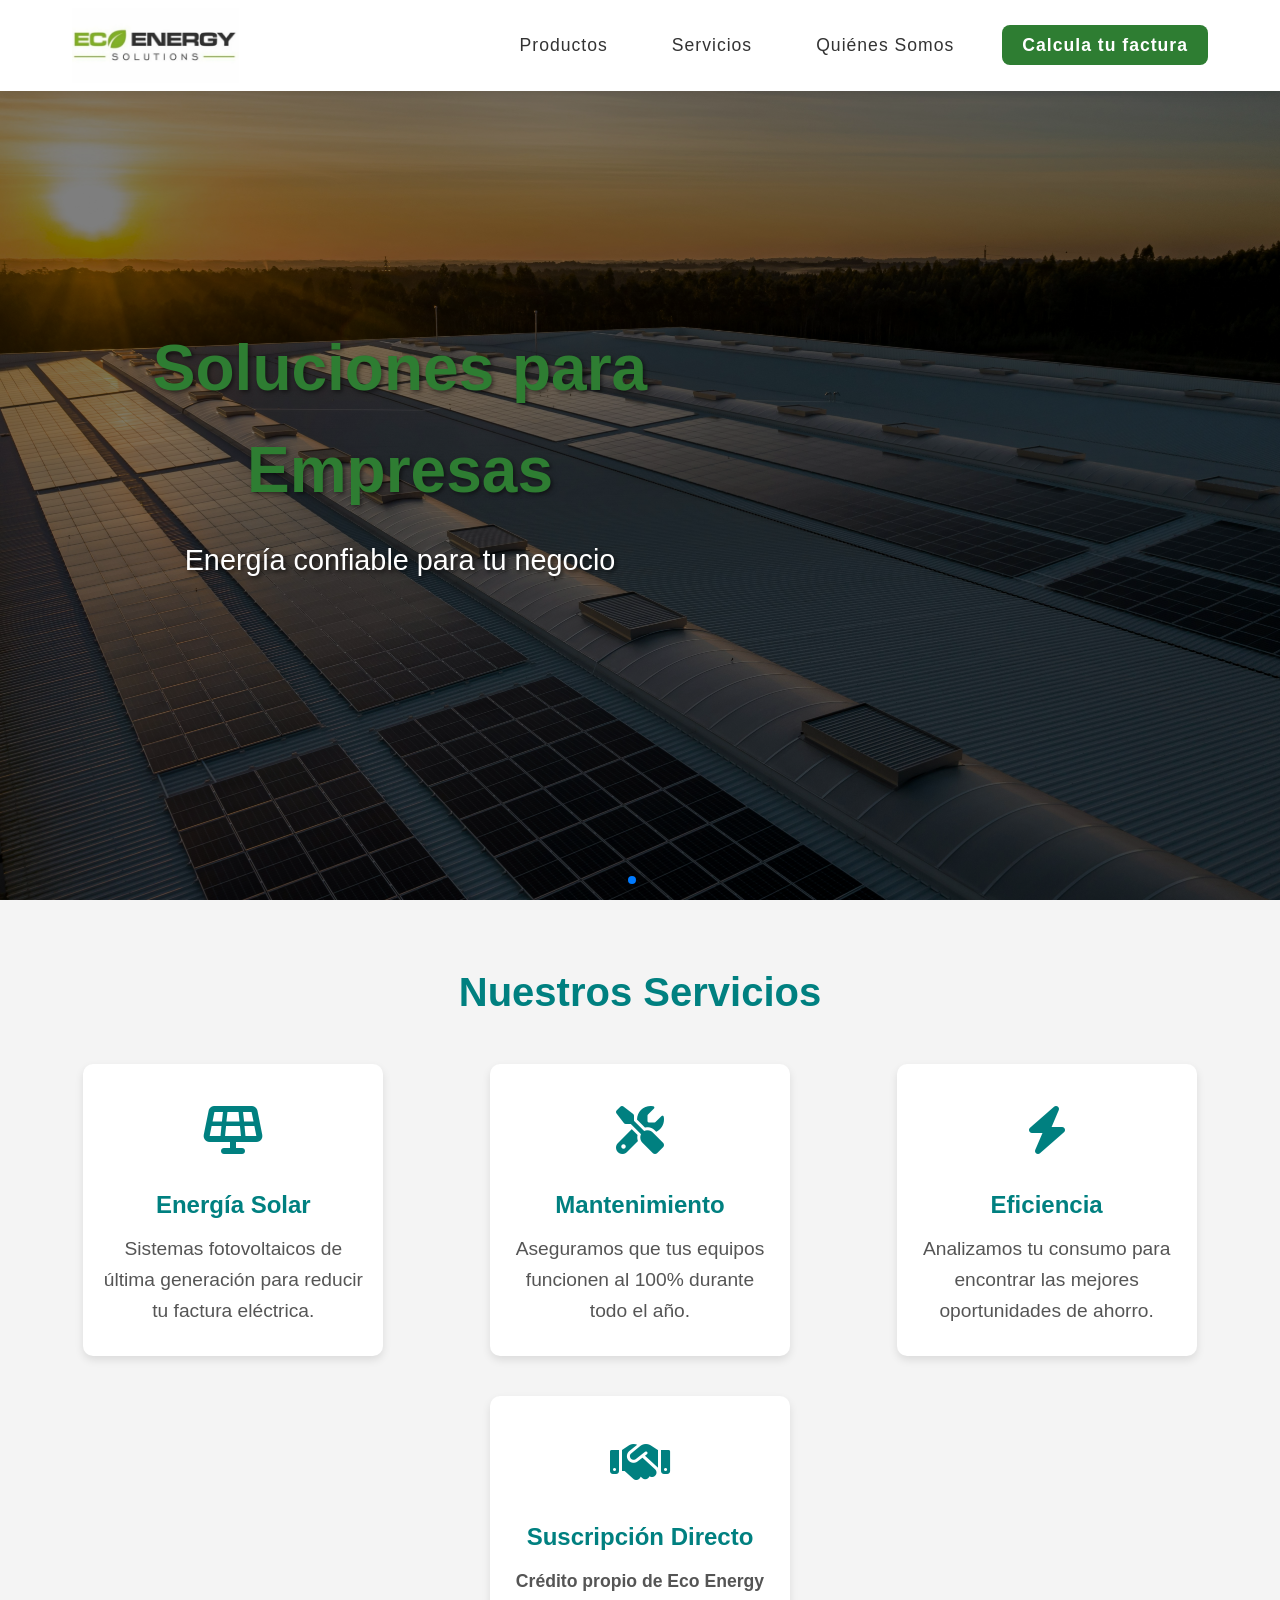
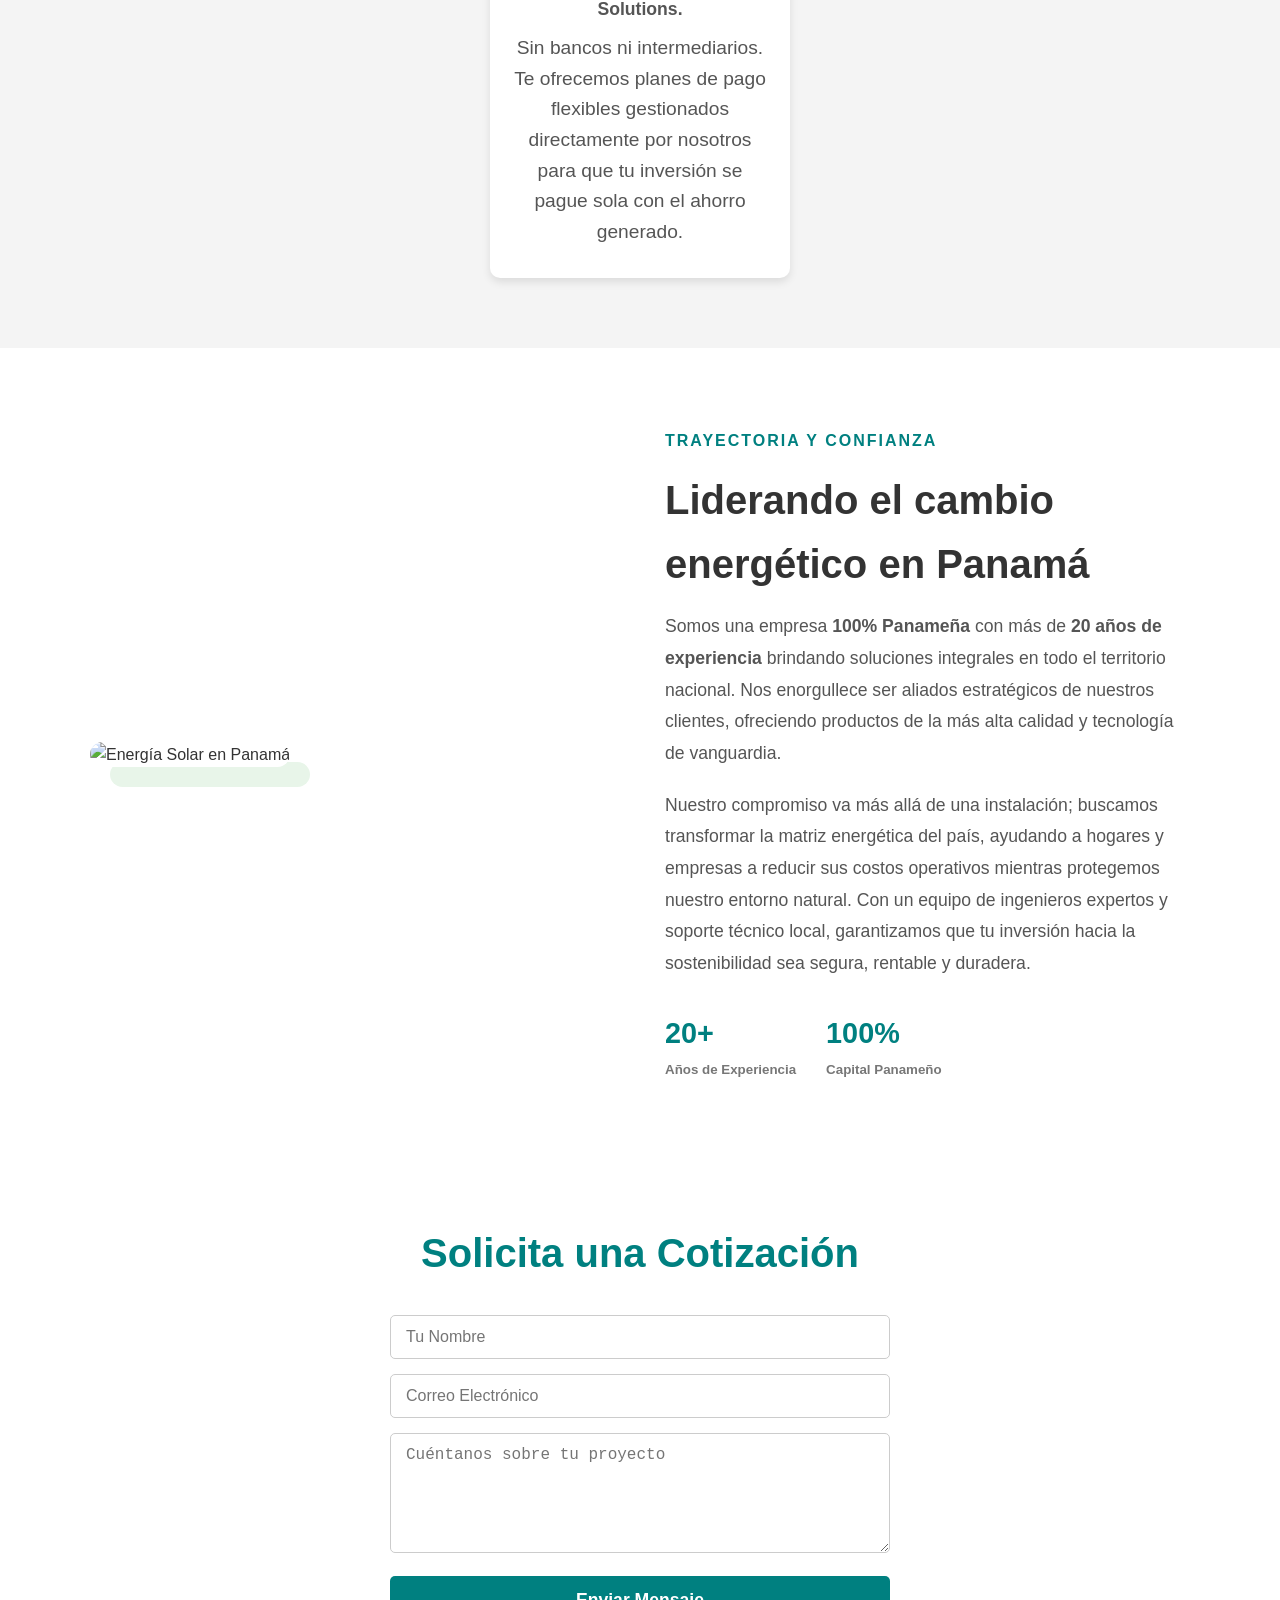
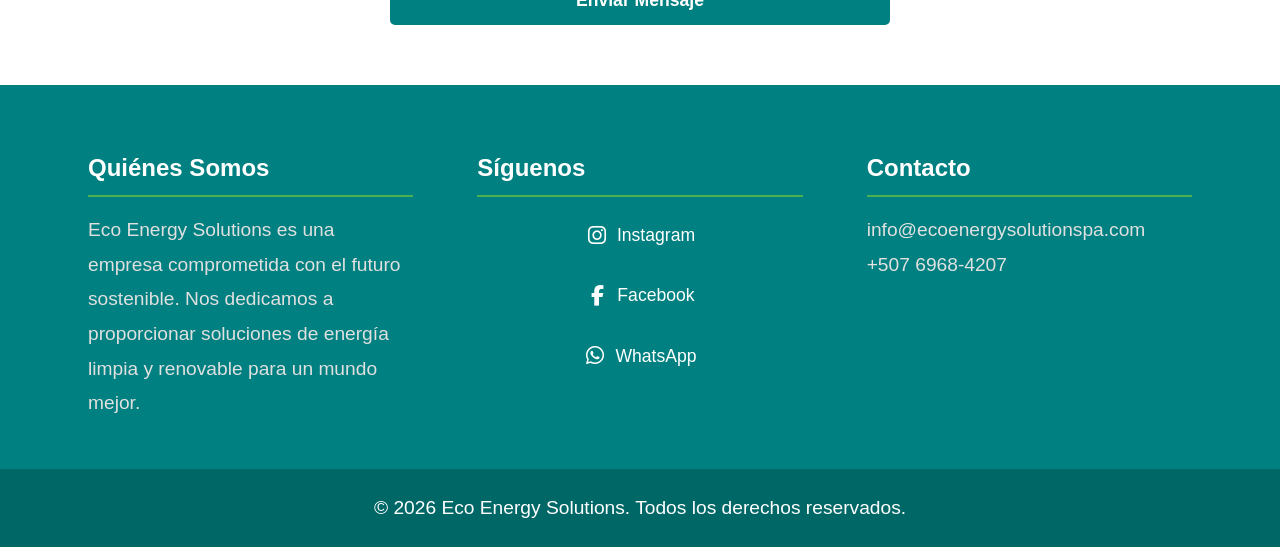
==== index.html @ 89e1ca52 "Add thank you page and configure form redirection" ====
<!DOCTYPE html>
<html lang="es">
<head>
    <meta charset="UTF-8">
    <meta name="viewport" content="width=device-width, initial-scale=1.0">
    <title>Eco Energy Solutions</title>
    <link rel="stylesheet" href="styles.css">
    <link rel="stylesheet" href="home.css">
    <link rel="stylesheet" href="https://cdnjs.cloudflare.com/ajax/libs/font-awesome/6.4.0/css/all.min.css">
    <link rel="stylesheet" href="https://cdn.jsdelivr.net/npm/swiper@11/swiper-bundle.min.css">
</head>
<body>
    <!-- Navegación -->
    <nav class="navbar">
        <div class="navbar-container">
            <a href="#" class="navbar-logo">
                <img src="logo-ecoenergy.jpeg" alt="Logo Eco Energy Solutions" class="logo-img">
            </a>
            <ul class="navbar-menu">
                <li><a href="productos" class="nav-link">Productos</a></li>
                <li><a href="productos" class="nav-link">Servicios</a></li>
                <li><a href="#quienes-somos" class="nav-link">Quiénes Somos</a></li>
                <li><a href="calculadora" class="nav-link btn-calcular">Calcula tu factura</a></li>
            </ul>
        </div>
    </nav>

    <!-- Hero Section with Swiper -->
    <header class="hero">
        <div class="swiper hero-swiper">
            <div class="swiper-wrapper">
                <div class="swiper-slide hero-slide">
                    <div class="slide-image" style="background-image: url('photo-1613665813446-82a78c468a1d.jpeg');"></div>
                    <div class="hero-overlay"></div>
                    <div class="hero-content">
                        <h1 class="hero-title">Soluciones para Empresas</h1>
                        <p class="hero-subtitle">Energía confiable para tu negocio</p>
                    </div>
                </div>
                <div class="swiper-slide hero-slide">
                    <div class="slide-image" style="background-image: url('photo-1721620845374-1cef4ceae9cf.jpeg');"></div>
                    <div class="hero-overlay"></div>
                    <div class="hero-content">
                        <h1 class="hero-title">Eco Energy Solutions</h1>
                        <p class="hero-subtitle">Energía limpia para un futuro sostenible</p>
                    </div>
                </div>
            </div>
            <div class="swiper-pagination"></div>
        </div>
    </header>

    <!-- Sección Servicios -->
    <section id="servicios" class="servicios-section">
        <h2 class="section-title">Nuestros Servicios</h2>
        <div class="servicios-container">
            <div class="servicio-card">
                <div class="servicio-icon">
                    <i class="fas fa-solar-panel"></i>
                </div>
                <h3>Energía Solar</h3>
                <p>Sistemas fotovoltaicos de última generación para reducir tu factura eléctrica.</p>
            </div>
            <div class="servicio-card">
                <div class="servicio-icon">
                    <i class="fas fa-tools"></i>
                </div>
                <h3>Mantenimiento</h3>
                <p>Aseguramos que tus equipos funcionen al 100% durante todo el año.</p>
            </div>
        <div class="servicio-card">
            <div class="servicio-icon">
                <i class="fas fa-bolt"></i>
            </div>
            <h3>Eficiencia</h3>
            <p>Analizamos tu consumo para encontrar las mejores oportunidades de ahorro.</p>
        </div>
        <div class="servicio-card tarjeta-financiamiento">
            <div class="servicio-icon">
                <i class="fas fa-handshake"></i>
            </div>
            <h3>Suscripción Directo</h3>
            <p class="texto-destacado"><strong>Crédito propio de Eco Energy Solutions.</strong></p>
            <p>Sin bancos ni intermediarios. Te ofrecemos planes de pago flexibles gestionados directamente por nosotros para que tu inversión se pague sola con el ahorro generado.</p>
        </div>
    </div>
    </section>

    <!-- Sección Quiénes Somos -->
    <section id="quienes-somos" class="nosotros-section">
        <div class="nosotros-container">
            <div class="nosotros-imagen">
                <img src="https://images.unsplash.com/photo-1508514177221-188b1cf16e9d?auto=format&fit=crop&w=800&q=80" 
                     alt="Energía Solar en Panamá" 
                     style="width: 100%; border-radius: 20px; box-shadow: 20px 20px 0px #e8f5e9;">
            </div>
            <div class="nosotros-content">
                <span class="nosotros-badge">Trayectoria y Confianza</span>
                <h2 class="nosotros-title">Liderando el cambio energético en Panamá</h2>
                
                <p class="nosotros-text">
                    Somos una empresa <strong>100% Panameña</strong> con más de <strong>20 años de experiencia</strong> brindando soluciones integrales en todo el territorio nacional. Nos enorgullece ser aliados estratégicos de nuestros clientes, ofreciendo productos de la más alta calidad y tecnología de vanguardia.
                </p>

                <p class="nosotros-text">
                    Nuestro compromiso va más allá de una instalación; buscamos transformar la matriz energética del país, ayudando a hogares y empresas a reducir sus costos operativos mientras protegemos nuestro entorno natural. Con un equipo de ingenieros expertos y soporte técnico local, garantizamos que tu inversión hacia la sostenibilidad sea segura, rentable y duradera.
                </p>

                <div class="nosotros-stats">
                    <div class="stat-item">
                        <h4>20+</h4>
                        <small>Años de Experiencia</small>
                    </div>
                    <div class="stat-item">
                        <h4>100%</h4>
                        <small>Capital Panameño</small>
                    </div>
                </div>
            </div>
        </div>
    </section>

    <!-- Sección Contacto -->
    <section id="contacto" class="contacto-section">
        <h2 class="section-title">Solicita una Cotización</h2>
        <form action="https://formspree.io/f/mlgajvqa" method="POST" class="contacto-form">
            <input type="hidden" name="_next" value="https://www.ecoenergysolutionspa.com/gracias">
            <div class="form-group">
                <input type="text" name="nombre" placeholder="Tu Nombre" class="form-input" required>
            </div>
            <div class="form-group">
                <input type="email" name="email" placeholder="Correo Electrónico" class="form-input" required>
            </div>
            <div class="form-group">
                <textarea name="mensaje" placeholder="Cuéntanos sobre tu proyecto" class="form-input form-textarea" required></textarea>
            </div>
            <button type="submit" class="form-button">Enviar Mensaje</button>
        </form>
    </section>

    <!-- Footer -->
    <footer class="footer">
        <div class="footer-container">
            <div class="footer-section">
                <h3>Quiénes Somos</h3>
                <p>Eco Energy Solutions es una empresa comprometida con el futuro sostenible. Nos dedicamos a proporcionar soluciones de energía limpia y renovable para un mundo mejor.</p>
            </div>
            <div class="footer-section">
                <h3>Síguenos</h3>
                <div class="social-links">
                    <a href="https://www.instagram.com/ecoenergysolutionspty/" target="_blank" class="social-link">
                        <i class="fab fa-instagram social-icon"></i>
                        Instagram
                    </a>
                    <a href="https://www.facebook.com/EcoEnergySolutionsPTY/" target="_blank" class="social-link">
                        <i class="fab fa-facebook-f social-icon"></i>
                        Facebook
                    </a>
                    <a href="https://wa.me/50769684207" target="_blank" class="social-link">
                        <i class="fab fa-whatsapp social-icon"></i>
                        WhatsApp
                    </a>
                </div>
            </div>
            <div class="footer-section">
                <h3>Contacto</h3>
                <p>info@ecoenergysolutionspa.com</p>
                <p>+507 6968-4207</p>
            </div>
        </div>
        <div class="footer-bottom">
            <p>&copy; 2026 Eco Energy Solutions. Todos los derechos reservados.</p>
        </div>
    </footer>

    <script src="script.js"></script>
    <script src="https://cdn.jsdelivr.net/npm/swiper@11/swiper-bundle.min.js"></script>
</body>
</html>
---- styles.css ----
/* Estilos generales para Eco Energy */
* {
    margin: 0;
    padding: 0;
    box-sizing: border-box;
}

body {
    font-family: Arial, sans-serif;
    line-height: 1.6;
    color: #333;
    background-color: #f4f4f4;
}

h1 {
    color: #2e7d32;
    font-size: 2.5rem;
    margin-bottom: 1rem;
}

p {
    font-size: 1.2rem;
}

/* Estilo refinado para Financiamiento Directo */
.tarjeta-financiamiento {
    position: relative;
    background: #ffffff;
    transition: all 0.3s ease;
}

.tarjeta-financiamiento:hover {
    background: #f9fdf9;
    border-color: #2e7d32;
}

.etiqueta-exclusivo {
    position: absolute;
    top: -12px;
    left: 50%;
    transform: translateX(-50%);
    color: #ffffff;
    font-weight: bold;
    font-size: 0.75rem;
    padding: 4px 18px;
    border-radius: 4px;
    text-transform: uppercase;
    letter-spacing: 1px;
}

.texto-destacado {
    color: #1b5e20;
    font-size: 1.1rem;
    margin-bottom: 10px;
    display: block;
}
---- home.css ----
/* Estilos específicos para la página home */

/* Navbar */
.navbar {
    position: fixed;
    top: 0;
    left: 0;
    width: 100%;
    z-index: 1000;
    background: white;
    backdrop-filter: blur(10px);
    padding: 0rem 0;
    transition: top 0.3s;
    box-shadow: 0 2px 10px rgba(0, 0, 0, 0.1);
}

.navbar-static {
    position: static;
    box-shadow: none;
}

.navbar-container {
    max-width: 1200px;
    margin: 0 auto;
    padding: 0 2rem;
    display: flex;
    justify-content: space-between;
    align-items: center;
}

.navbar-logo {
    display: flex;
    align-items: center;
    padding: 0.5rem 0;
}

.logo-img {
    height: 100px;
    max-height: 75px;
    width: auto;
    transition: transform 0.3s ease;
}

.logo-img:hover {
    transform: scale(1.05);
}

.navbar-logo:hover {
    color: inherit;
}

.navbar-menu {
    display: flex;
    list-style: none;
    gap: 2rem;
    margin: 0;
    padding: 0;
}

.nav-link {
    color: #333;
    text-decoration: none;
    font-size: 1.1rem;
    font-weight: 500;
    padding: 0.5rem 1rem;
    border-radius: 5px;
    transition: all 0.3s ease;
    position: relative;
    letter-spacing: 1px;
}

.nav-link::after {
    content: '';
    position: absolute;
    bottom: 0;
    left: 50%;
    width: 0;
    height: 2px;
    background: #2e7d32;
    transition: all 0.3s ease;
    transform: translateX(-50%);
}

.nav-link:hover {
    color: #2e7d32;
}

.nav-link:hover::after {
    width: 80%;
}

/* Hero Section with Swiper */
.hero {
    position: relative;
    width: 100%;
    height: 100vh;
    min-height: 600px;
    overflow: hidden;
}

.hero-swiper {
    width: 100%;
    height: 100%;
}

.hero-slide {
    position: relative;
    width: 100%;
    height: 100%;
}

.slide-image {
    position: absolute;
    top: 0;
    left: 0;
    width: 100%;
    height: 100%;
    background-size: cover;
    background-position: center;
    background-repeat: no-repeat;
}

.hero-overlay {
    position: absolute;
    top: 0;
    left: 0;
    width: 100%;
    height: 100%;
    background: rgba(0, 0, 0, 0.5);
    z-index: 1;
}

.hero-content {
    position: relative;
    z-index: 2;
    text-align: center;
    color: white;
    padding: 2rem;
    max-width: 800px;
    display: flex;
    flex-direction: column;
    justify-content: center;
    align-items: center;
    height: 100%;
}

.hero-title {
    font-size: 4rem;
    font-weight: bold;
    margin-bottom: 1rem;
    text-shadow: 2px 2px 4px rgba(0, 0, 0, 0.5);
    opacity: 0;
    transform: translateY(30px);
    animation: fadeInUp 1s ease forwards;
}

.hero-subtitle {
    font-size: 1.8rem;
    font-weight: 300;
    color: #ffffff;
    text-shadow: 2px 2px 4px rgba(0, 0, 0, 0.7);
    opacity: 0;
    transform: translateY(30px);
    animation: fadeInUp 1s ease 0.3s forwards;
}

@keyframes fadeInUp {
    to {
        opacity: 1;
        transform: translateY(0);
    }
}

/* Swiper Navigation */
.swiper-pagination {
    z-index: 3;
}

.swiper-pagination-bullet {
    background: white;
    opacity: 0.7;
}

.swiper-pagination-bullet-active {
    background: #008080;
    opacity: 1;
}

.swiper-button-next,
.swiper-button-prev {
    color: white;
    z-index: 3;
}

.swiper-button-next:hover,
.swiper-button-prev:hover {
    color: #008080;
}

/* Sección Servicios */
.servicios-section {
    padding: 60px 20px;
    text-align: center;
    background-color: #f4f4f4;
}

.section-title {
    color: #008080;
    font-size: 2.5rem;
    margin-bottom: 30px;
}

.servicios-container {
    max-width: 1200px;
    margin: 0 auto;
    display: flex;
    justify-content: space-around;
    flex-wrap: wrap;
    gap: 20px;
}

.servicio-card {
    width: 300px;
    background: white;
    padding: 30px 20px;
    border-radius: 10px;
    box-shadow: 0 4px 8px rgba(0, 0, 0, 0.1);
    margin: 10px;
    transition: transform 0.3s ease, box-shadow 0.3s ease;
}

.servicio-card:hover {
    transform: translateY(-5px);
    box-shadow: 0 8px 20px rgba(0, 0, 0, 0.15);
}

.servicio-icon {
    font-size: 3rem;
    color: #008080;
    margin-bottom: 15px;
}

.servicio-card h3 {
    color: #008080;
    margin-bottom: 10px;
    font-size: 1.5rem;
}

.servicio-card p {
    color: #555;
    line-height: 1.6;
}

/* Sección Productos */
.productos-section {
    padding: 60px 20px;
    background-color: #fff;
    text-align: center;
}

.productos-subtitle {
    margin-bottom: 25px;
    color: #444;
    font-size: 1.5rem;
}

.productos-grid {
    display: grid;
    grid-template-columns: repeat(auto-fit, minmax(200px, 1fr));
    gap: 20px;
    max-width: 1100px;
    margin: 0 auto 50px;
}

.producto-card {
    padding: 20px;
    border: 1px solid #eee;
    border-radius: 8px;
    transition: 0.3s;
    background: #fafafa;
}

.producto-card:hover {
    transform: translateY(-5px);
    box-shadow: 0 8px 20px rgba(0, 0, 0, 0.1);
}

.producto-card strong {
    display: block;
    font-size: 1.2rem;
    color: #008080;
    margin-bottom: 10px;
}

.producto-card p {
    font-size: 0.9rem;
    color: #666;
    margin: 0;
}

.producto-destacado {
    max-width: 400px;
    margin: 0 auto;
    padding: 25px;
    border: 2px solid #008080;
    border-radius: 12px;
    background-color: #f9fef9;
}

.badge-recomendado {
    background: #008080;
    color: white;
    padding: 5px 12px;
    border-radius: 20px;
    font-size: 0.8rem;
    display: inline-block;
    margin-bottom: 10px;
}

.producto-destacado h4 {
    font-size: 1.5rem;
    margin: 10px 0 5px;
    color: #333;
}

.producto-destacado > p {
    color: #555;
    margin-bottom: 15px;
}

.producto-lista {
    text-align: left;
    font-size: 0.9rem;
    color: #666;
    list-style: none;
    padding: 0;
    margin: 0 auto;
    display: inline-block;
}

.producto-lista li {
    margin: 8px 0;
}

.producto-lista li i {
    color: #008080;
    margin-right: 8px;
}

/* Sección Quiénes Somos */
.nosotros-section {
    padding: 80px 20px;
    background-color: #ffffff;
}

.nosotros-container {
    max-width: 1100px;
    margin: 0 auto;
    display: flex;
    flex-wrap: wrap;
    align-items: center;
    gap: 50px;
}

.nosotros-imagen {
    flex: 1;
    min-width: 300px;
}

.nosotros-imagen img {
    width: 100%;
    border-radius: 20px;
    box-shadow: 20px 20px 0px #e8f5e9;
}

.nosotros-content {
    flex: 1;
    min-width: 300px;
}

.nosotros-badge {
    color: #008080;
    font-weight: bold;
    text-transform: uppercase;
    letter-spacing: 2px;
}

.nosotros-title {
    font-size: 2.5rem;
    color: #333;
    margin: 15px 0;
}

.nosotros-text {
    font-size: 1.1rem;
    color: #555;
    line-height: 1.8;
    margin-bottom: 20px;
}

.nosotros-stats {
    display: flex;
    gap: 30px;
    margin-top: 30px;
}

.stat-item h4 {
    color: #008080;
    font-size: 1.8rem;
    margin: 0;
}

.stat-item small {
    color: #777;
    font-weight: bold;
}

/* Responsive para Quiénes Somos */
@media (max-width: 768px) {
    .nosotros-title {
        font-size: 1.8rem;
    }

    .nosotros-text {
        text-align: center;
    }

    .nosotros-stats {
        justify-content: center;
    }
}

/* Sección Contacto */
.contacto-section {
    padding: 60px 20px;
    text-align: center;
    background: white;
}

.contacto-form {
    max-width: 500px;
    margin: 0 auto;
    display: flex;
    flex-direction: column;
    gap: 15px;
}

.form-group {
    margin-bottom: 0;
}

.form-input {
    width: 100%;
    padding: 12px 15px;
    border: 1px solid #ccc;
    border-radius: 5px;
    font-size: 1rem;
    transition: border-color 0.3s ease, box-shadow 0.3s ease;
}

.form-input:focus {
    outline: none;
    border-color: #008080;
    box-shadow: 0 0 0 3px rgba(0, 128, 128, 0.2);
}

.form-textarea {
    height: 120px;
    resize: vertical;
}

.form-button {
    padding: 14px 30px;
    background-color: #008080;
    color: white;
    border: none;
    border-radius: 5px;
    font-size: 1.1rem;
    font-weight: bold;
    cursor: pointer;
    transition: background-color 0.3s ease, transform 0.3s ease;
}

.form-button:hover {
    background-color: #006666;
    transform: translateY(-2px);
}

/* Footer */
.footer {
    background: #008080;
    color: white;
    padding: 3rem 0 0 0;
}

.footer-container {
    max-width: 1200px;
    margin: 0 auto;
    padding: 0 2rem;
    display: grid;
    grid-template-columns: repeat(auto-fit, minmax(250px, 1fr));
    gap: 2rem;
}

.footer-section {
    padding: 1rem;
}

.footer-section h3 {
    color: white;
    font-size: 1.5rem;
    margin-bottom: 1rem;
    border-bottom: 2px solid #4caf50;
    padding-bottom: 0.5rem;
}

.footer-section p {
    color: #e0e0e0;
    line-height: 1.8;
}

.social-links {
    display: flex;
    flex-direction: column;
    gap: 1rem;
}

.social-link {
    display: flex;
    align-items: center;
    justify-content: center;
    gap: 0.5rem;
    color: white;
    text-decoration: none;
    font-size: 1.1rem;
    padding: 0.5rem;
    transition: all 0.3s ease;
}

.social-link:hover {
    color: #4caf50;
    transform: translateX(5px);
}

.social-icon {
    font-size: 1.3rem;
    width: 24px;
    text-align: center;
}

.footer-bottom {
    background: rgba(0, 0, 0, 0.2);
    padding: 1.5rem;
    text-align: center;
    margin-top: 2rem;
}

.footer-bottom p {
    color: white;
}

/* Responsive */
@media (max-width: 768px) {
    .navbar-container {
        flex-direction: column;
        gap: 1rem;
    }
    
    .navbar-menu {
        gap: 1rem;
        flex-wrap: wrap;
        justify-content: center;
    }
    
    .nav-link {
        font-size: 1rem;
        padding: 0.4rem 0.8rem;
    }
    
    .navbar-logo {
        padding: 0.5rem 0;
    }
    
    .logo-img {
        height: 80px;
    }
    
    .hero-title {
        font-size: 2.5rem;
    }
    
    .hero-subtitle {
        font-size: 1.3rem;
    }
    
    .section-title {
        font-size: 2rem;
    }
    
    .servicio-card {
        width: 100%;
        max-width: 350px;
    }
    
    .footer-container {
        grid-template-columns: 1fr;
    }
}

/* Botón de Calculadora en el Navbar */
.navbar-menu .btn-calcular {
    background-color: #2e7d32; /* Verde institucional */
    color: #ffffff !important;
    padding: 10px 20px;
    border-radius: 8px;
    font-weight: bold;
    transition: background-color 0.3s ease, transform 0.2s ease;
}

.navbar-menu .btn-calcular:hover {
    background-color: #1b5e20;
    transform: translateY(-2px);
}
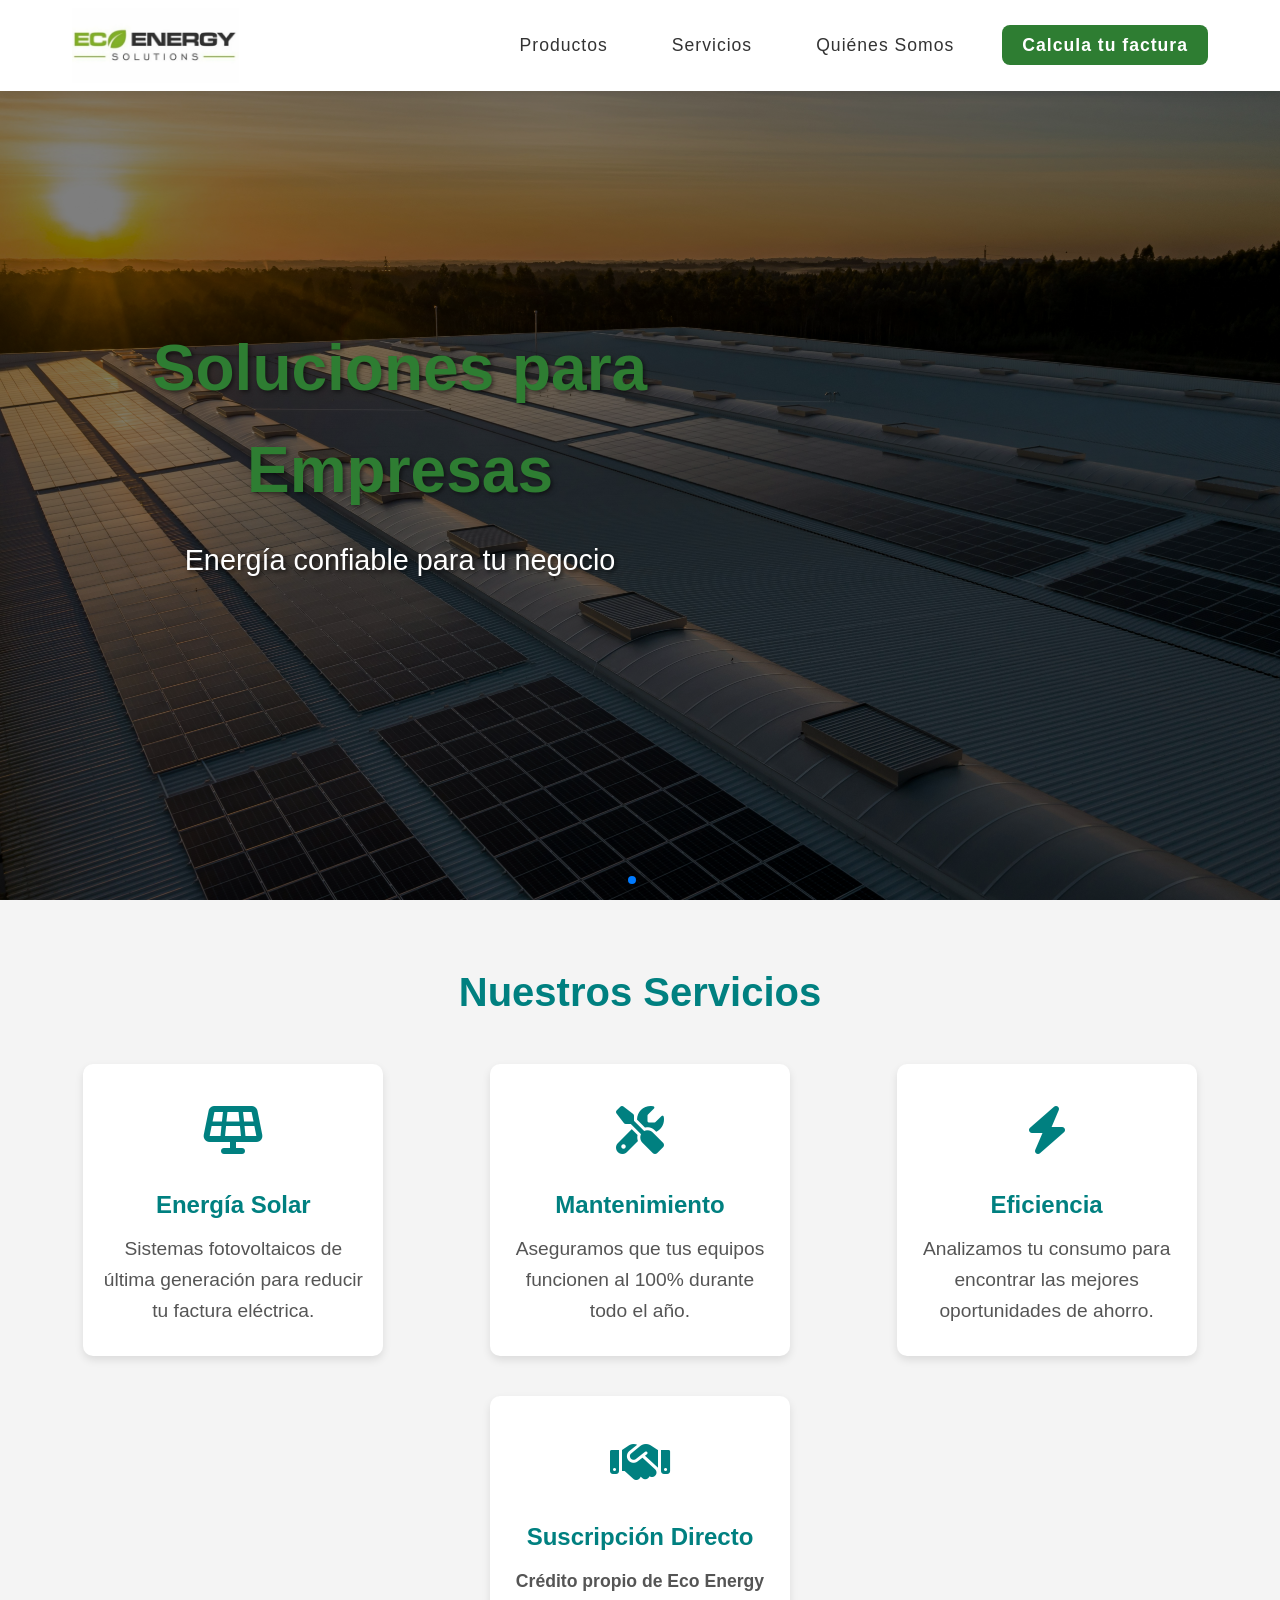
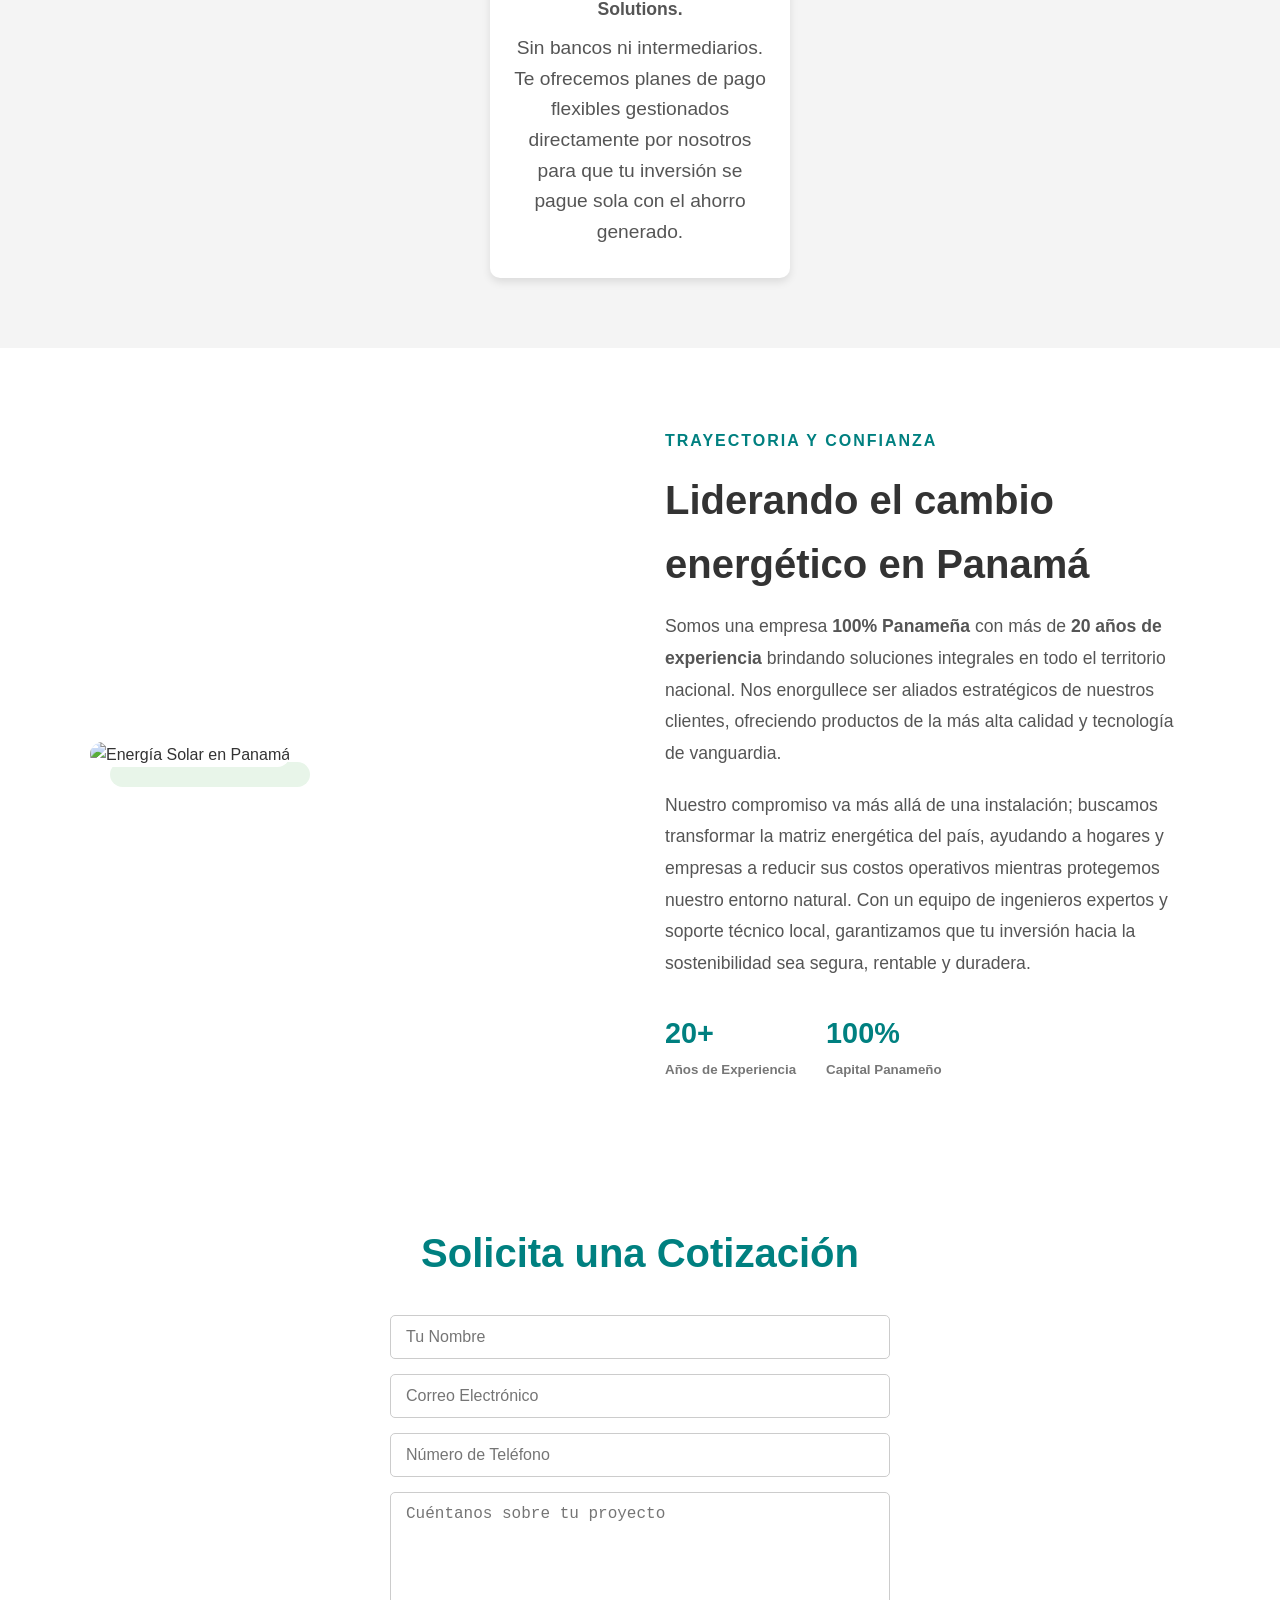
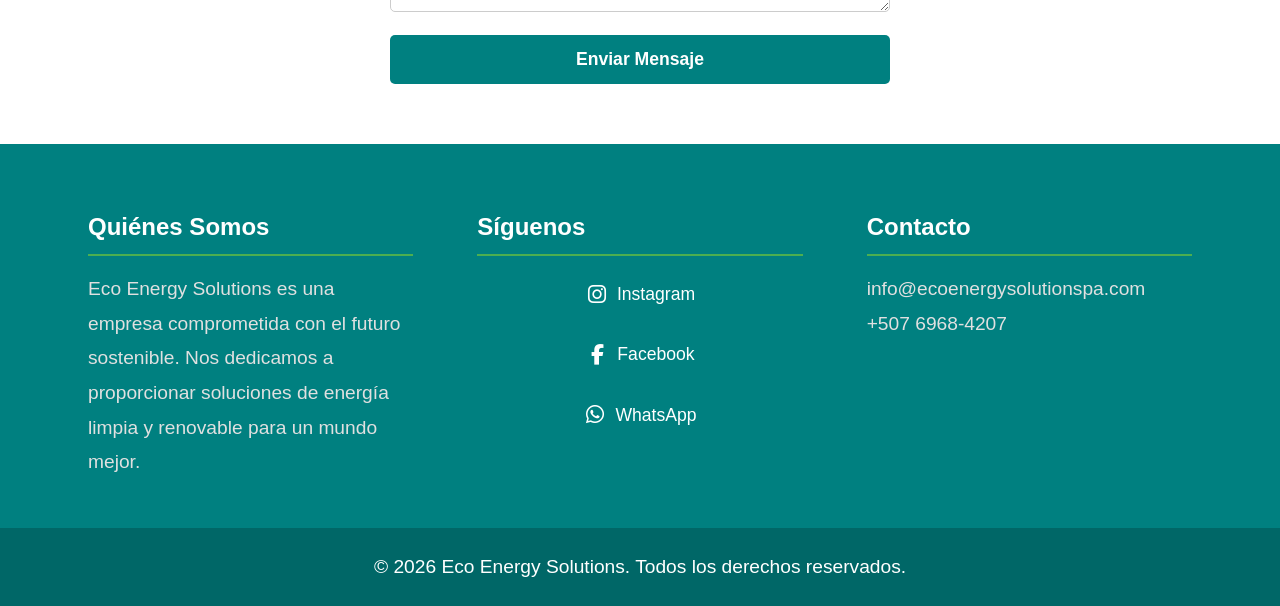
==== commit 4ba5e57c: "Enhance contact form with JavaScript handling and add phone field" ====
--- a/index.html
+++ b/index.html
@@ -68,22 +68,22 @@
                 <h3>Mantenimiento</h3>
                 <p>Aseguramos que tus equipos funcionen al 100% durante todo el año.</p>
             </div>
-        <div class="servicio-card">
-            <div class="servicio-icon">
-                <i class="fas fa-bolt"></i>
+            <div class="servicio-card">
+                <div class="servicio-icon">
+                    <i class="fas fa-bolt"></i>
+                </div>
+                <h3>Eficiencia</h3>
+                <p>Analizamos tu consumo para encontrar las mejores oportunidades de ahorro.</p>
             </div>
-            <h3>Eficiencia</h3>
-            <p>Analizamos tu consumo para encontrar las mejores oportunidades de ahorro.</p>
+            <div class="servicio-card tarjeta-financiamiento">
+                <div class="servicio-icon">
+                    <i class="fas fa-handshake"></i>
+                </div>
+                <h3>Suscripción Directo</h3>
+                <p class="texto-destacado"><strong>Crédito propio de Eco Energy Solutions.</strong></p>
+                <p>Sin bancos ni intermediarios. Te ofrecemos planes de pago flexibles gestionados directamente por nosotros para que tu inversión se pague sola con el ahorro generado.</p>
+            </div>
         </div>
-        <div class="servicio-card tarjeta-financiamiento">
-            <div class="servicio-icon">
-                <i class="fas fa-handshake"></i>
-            </div>
-            <h3>Suscripción Directo</h3>
-            <p class="texto-destacado"><strong>Crédito propio de Eco Energy Solutions.</strong></p>
-            <p>Sin bancos ni intermediarios. Te ofrecemos planes de pago flexibles gestionados directamente por nosotros para que tu inversión se pague sola con el ahorro generado.</p>
-        </div>
-    </div>
     </section>
 
     <!-- Sección Quiénes Somos -->
@@ -123,13 +123,15 @@
     <!-- Sección Contacto -->
     <section id="contacto" class="contacto-section">
         <h2 class="section-title">Solicita una Cotización</h2>
-        <form action="https://formspree.io/f/mlgajvqa" method="POST" class="contacto-form">
-            <input type="hidden" name="_next" value="https://www.ecoenergysolutionspa.com/gracias">
+        <form id="contacto-form" action="https://formspree.io/f/mlgajvqa" method="POST" class="contacto-form">
             <div class="form-group">
                 <input type="text" name="nombre" placeholder="Tu Nombre" class="form-input" required>
             </div>
             <div class="form-group">
                 <input type="email" name="email" placeholder="Correo Electrónico" class="form-input" required>
+            </div>
+            <div class="form-group">
+                <input type="tel" name="telefono" placeholder="Número de Teléfono" class="form-input" required>
             </div>
             <div class="form-group">
                 <textarea name="mensaje" placeholder="Cuéntanos sobre tu proyecto" class="form-input form-textarea" required></textarea>
@@ -176,4 +178,5 @@
     <script src="script.js"></script>
     <script src="https://cdn.jsdelivr.net/npm/swiper@11/swiper-bundle.min.js"></script>
 </body>
-</html>+</html>
+
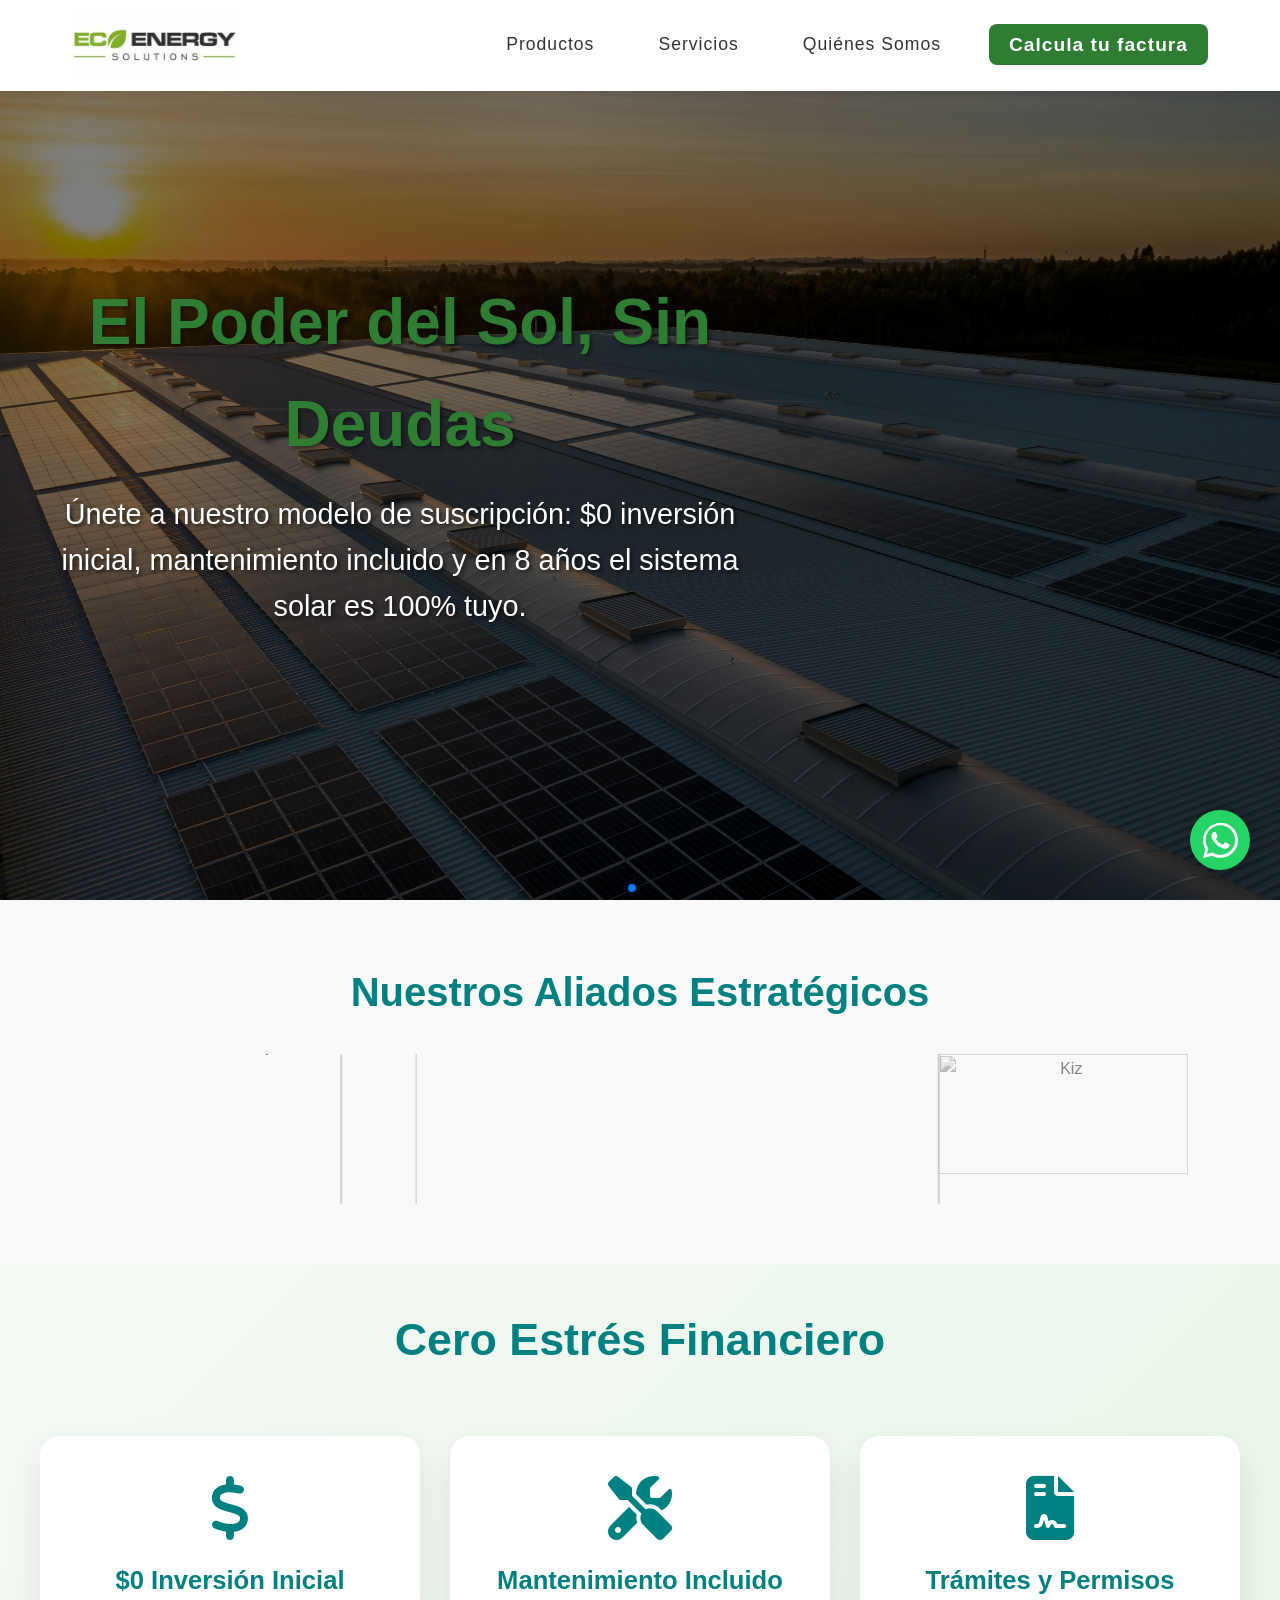
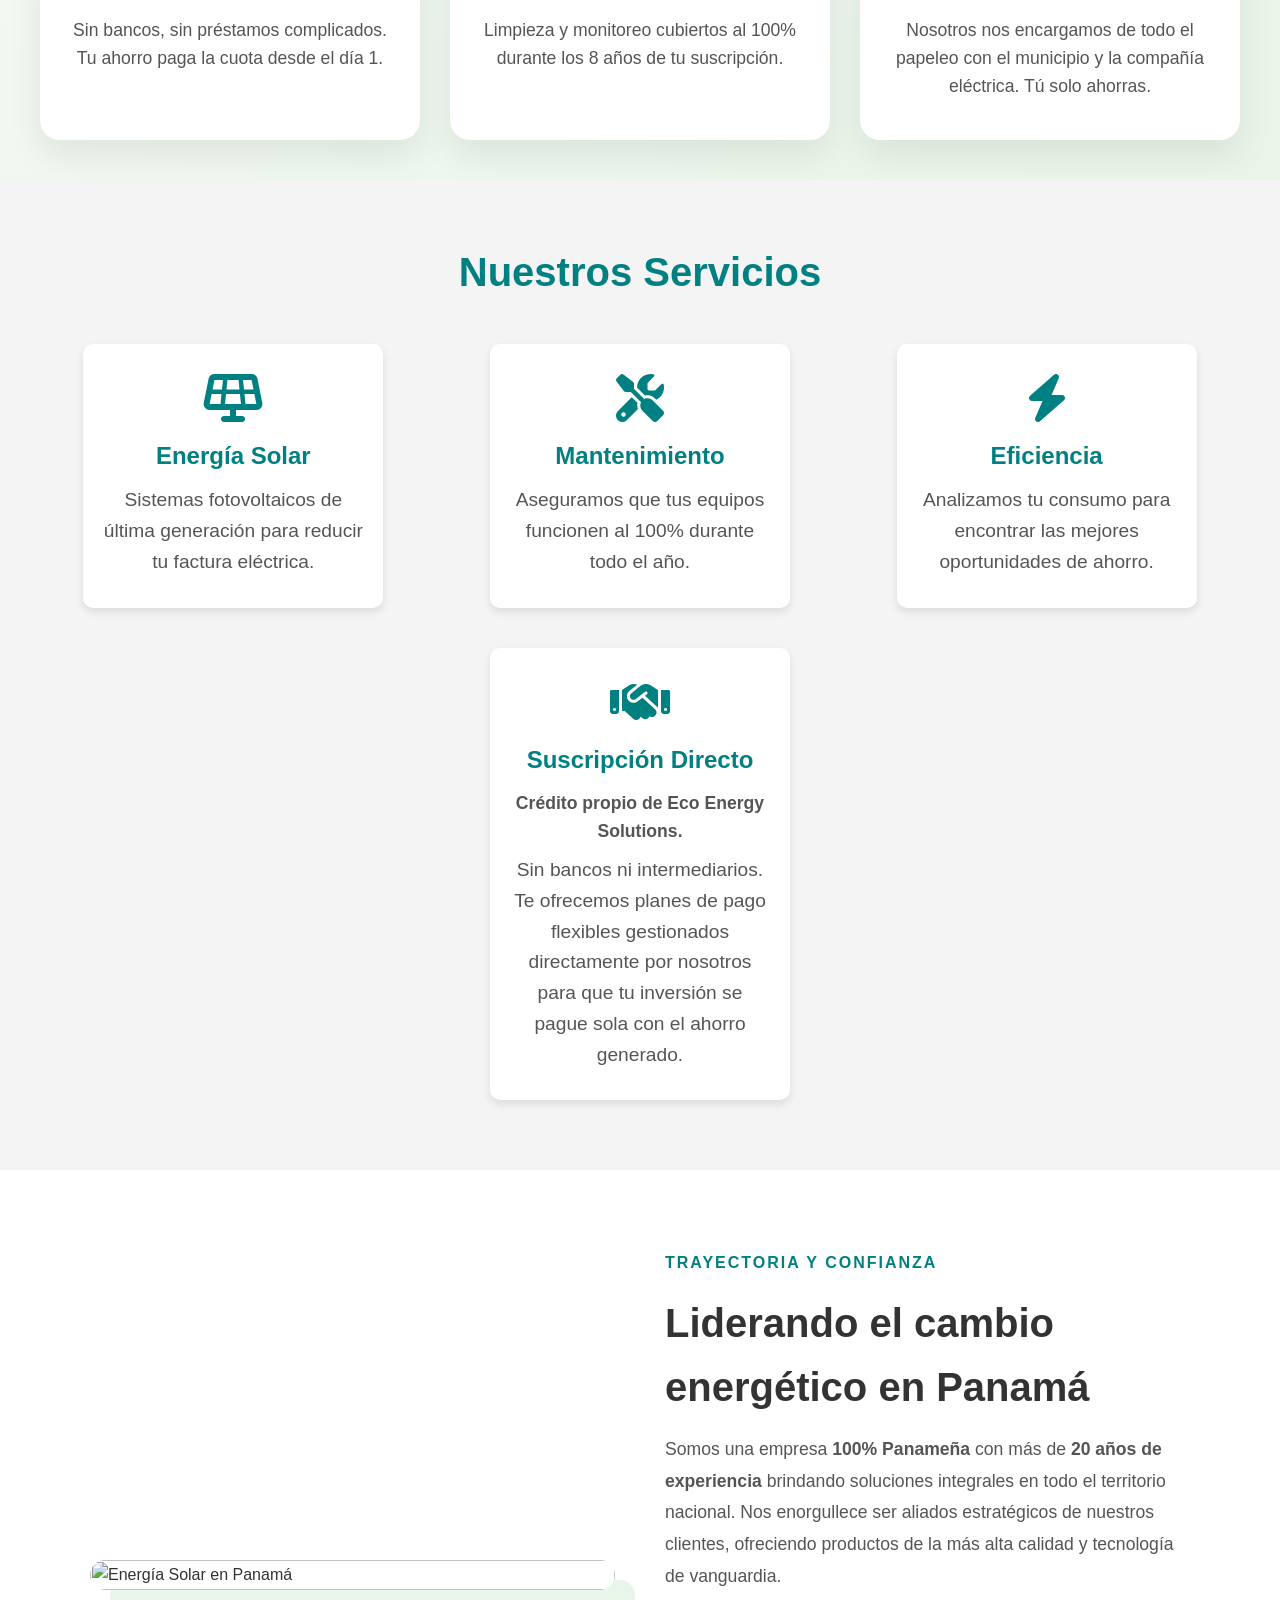
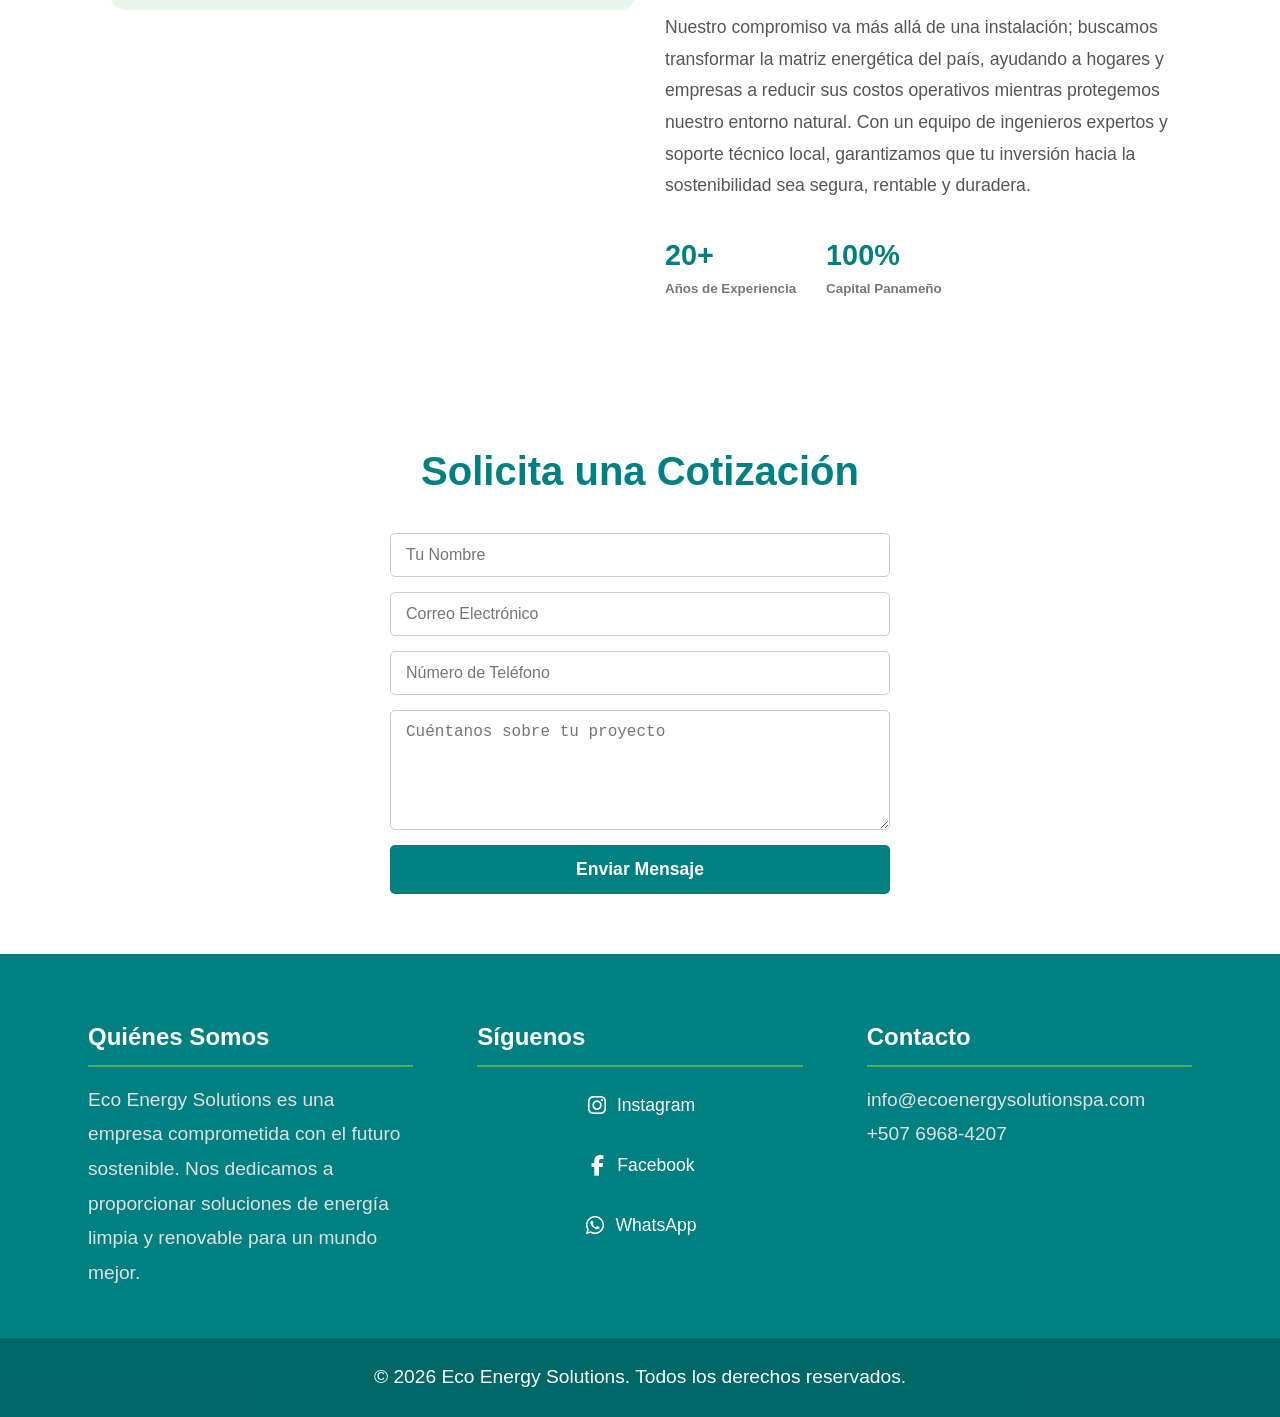
==== commit a5f6407b: "Update solar calculator design and add new sections for partners and benefits" ====
--- a/index.html
+++ b/index.html
@@ -1,4 +1,4 @@
-<!DOCTYPE html>
+<![CDATA[<!DOCTYPE html>
 <html lang="es">
 <head>
     <meta charset="UTF-8">
@@ -10,6 +10,11 @@
     <link rel="stylesheet" href="https://cdn.jsdelivr.net/npm/swiper@11/swiper-bundle.min.css">
 </head>
 <body>
+    <a href="https://wa.me/50769684207" class="whatsapp-flotante" target="_blank" rel="noopener noreferrer" aria-label="Contactar por WhatsApp">
+        <svg viewBox="0 0 32 32" class="wa-icon">
+            <path d="M16.002 0c-8.836 0-16.002 7.166-16.002 16.002 0 2.802 0.732 5.534 2.122 7.94l-2.122 8.058 8.246-2.164c2.32 1.258 4.954 1.926 7.756 1.926 8.836 0 16.002-7.166 16.002-16.002s-7.166-16.002-16.002-16.002zM16.002 29.136c-2.434 0-4.814-0.654-6.902-1.892l-0.494-0.292-5.132 1.346 1.368-5.006-0.32-0.51c-1.358-2.164-2.076-4.664-2.076-7.234 0-7.424 6.040-13.464 13.464-13.464 7.424 0 13.464 6.040 13.464 13.464s-6.040 13.464-13.464 13.464zM23.398 19.124c-0.406-0.204-2.404-1.186-2.776-1.322-0.372-0.136-0.644-0.204-0.916 0.204-0.272 0.408-1.052 1.322-1.288 1.594-0.238 0.272-0.476 0.306-0.882 0.102-0.406-0.204-1.716-0.632-3.268-2.022-1.208-1.082-2.024-2.422-2.262-2.83-0.238-0.408-0.026-0.628 0.178-0.832 0.182-0.182 0.406-0.476 0.61-0.714 0.204-0.238 0.272-0.408 0.406-0.68 0.136-0.272 0.068-0.51-0.034-0.714-0.102-0.204-0.916-2.21-1.256-3.026-0.33-0.796-0.666-0.688-0.916-0.7-0.238-0.012-0.51-0.012-0.782-0.012s-0.714 0.102-1.088 0.51c-0.374 0.408-1.428 1.394-1.428 3.398s1.462 3.942 1.666 4.214c0.204 0.272 2.876 4.388 6.966 6.154 0.974 0.422 1.734 0.674 2.326 0.864 0.978 0.31 1.868 0.266 2.568 0.162 0.784-0.118 2.404-0.982 2.744-1.928 0.34-0.946 0.34-1.756 0.238-1.928-0.102-0.17-0.374-0.272-0.782-0.476z" fill="#fff"></path>
+        </svg>
+    </a>
     <!-- Navegación -->
     <nav class="navbar">
         <div class="navbar-container">
@@ -32,23 +37,63 @@
                 <div class="swiper-slide hero-slide">
                     <div class="slide-image" style="background-image: url('photo-1613665813446-82a78c468a1d.jpeg');"></div>
                     <div class="hero-overlay"></div>
-                    <div class="hero-content">
-                        <h1 class="hero-title">Soluciones para Empresas</h1>
-                        <p class="hero-subtitle">Energía confiable para tu negocio</p>
+<div class="hero-content">
+                        <h1 class="hero-title">El Poder del Sol, Sin Deudas</h1>
+                        <p class="hero-subtitle">Únete a nuestro modelo de suscripción: $0 inversión inicial, mantenimiento incluido y en 8 años el sistema solar es 100% tuyo.</p>
                     </div>
                 </div>
                 <div class="swiper-slide hero-slide">
                     <div class="slide-image" style="background-image: url('photo-1721620845374-1cef4ceae9cf.jpeg');"></div>
                     <div class="hero-overlay"></div>
-                    <div class="hero-content">
-                        <h1 class="hero-title">Eco Energy Solutions</h1>
-                        <p class="hero-subtitle">Energía limpia para un futuro sostenible</p>
+<div class="hero-content">
+                        <h1 class="hero-title">El Poder del Sol, Sin Deudas</h1>
+                        <p class="hero-subtitle">Únete a nuestro modelo de suscripción: $0 inversión inicial, mantenimiento incluido y en 8 años el sistema solar es 100% tuyo.</p>
                     </div>
                 </div>
             </div>
             <div class="swiper-pagination"></div>
         </div>
     </header>
+
+    <!-- Sección Aliados -->
+    <section id="aliados" class="aliados-section">
+        <h2 class="section-title">Nuestros Aliados Estratégicos</h2>
+        <div class="swiper aliados-swiper">
+            <div class="swiper-wrapper">
+                <div class="swiper-slide"><img src="imagen-ab-corp.png" alt="AB Corp" class="partner-logo"></div>
+                <div class="swiper-slide"><img src="imagen-figuer.png" alt="Figuer" class="partner-logo"></div>
+                <div class="swiper-slide"><img src="kiz-imagen.png" alt="Kiz" class="partner-logo"></div>
+            </div>
+        </div>
+    </section>
+
+    <!-- Nueva Sección Cero Estrés -->
+    <section class="cero-estres-section">
+        <h2 class="cero-estres-title">Cero Estrés Financiero</h2>
+        <div class="beneficios-grid">
+            <div class="beneficio-card">
+                <div class="beneficio-icon">
+                    <i class="fas fa-dollar-sign"></i>
+                </div>
+                <h3 class="beneficio-title">$0 Inversión Inicial</h3>
+                <p class="beneficio-text">Sin bancos, sin préstamos complicados. Tu ahorro paga la cuota desde el día 1.</p>
+            </div>
+            <div class="beneficio-card">
+                <div class="beneficio-icon">
+                    <i class="fas fa-tools"></i>
+                </div>
+                <h3 class="beneficio-title">Mantenimiento Incluido</h3>
+                <p class="beneficio-text">Limpieza y monitoreo cubiertos al 100% durante los 8 años de tu suscripción.</p>
+            </div>
+            <div class="beneficio-card">
+                <div class="beneficio-icon">
+                    <i class="fas fa-file-contract"></i>
+                </div>
+                <h3 class="beneficio-title">Trámites y Permisos</h3>
+                <p class="beneficio-text">Nosotros nos encargamos de todo el papeleo con el municipio y la compañía eléctrica. Tú solo ahorras.</p>
+            </div>
+        </div>
+    </section>
 
     <!-- Sección Servicios -->
     <section id="servicios" class="servicios-section">
--- a/home.css
+++ b/home.css
@@ -197,6 +197,42 @@
     color: #008080;
 }
 
+/* Sección Aliados */
+.aliados-section {
+    padding: 60px 20px;
+    text-align: center;
+    background-color: #f9f9f9;
+}
+
+.aliados-swiper {
+    width: 100%;
+    height: 150px;
+    display: flex;
+    align-items: center;
+    padding: 20px 0;
+}
+
+.aliados-swiper .swiper-wrapper {
+    align-items: center; /* Esto alinea las imágenes en línea recta */
+}
+
+.partner-logo {
+    width: 100%;
+    max-width: 250px; /* Hace los logos más grandes */
+    max-height: 120px; /* Limita la altura para que no se deformen */
+    object-fit: contain; /* Mantiene la proporción sin recortar */
+    filter: grayscale(100%);
+    opacity: 0.6;
+    transition: 0.3s;
+    mix-blend-mode: multiply; /* Truco para quitar el fondo blanco */
+    margin: 0 auto; /* Centra la imagen en su caja */
+    display: block;
+}
+.partner-logo:hover {
+    filter: grayscale(0%);
+    opacity: 1;
+}
+
 /* Sección Servicios */
 .servicios-section {
     padding: 60px 20px;
@@ -621,3 +657,431 @@
     background-color: #1b5e20;
     transform: translateY(-2px);
 }
+
+/* Ajuste de tamaño específico para igualar logos */
+img[alt="AB Corp"] {
+    transform: scale(1.6);
+}
+
+img[alt="Figuer"] {
+    transform: scale(2.4);
+}
+
+/* Nuevos estilos para Calculadora Rediseñada */
+.calculadora-form {
+    max-width: 500px;
+    margin: 0 auto;
+    text-align: center;
+}
+
+.simulador-container {
+    max-width: 600px;
+    margin: 40px auto;
+    text-align: center;
+}
+
+#monthly-bill {
+    width: 200px;
+    padding: 15px;
+    font-size: 1.5rem;
+    border: 2px solid #ddd;
+    border-radius: 10px;
+    text-align: center;
+}
+
+.btn-calcular {
+    background: #2e7d32;
+    color: white;
+    border: none;
+    padding: 15px 30px;
+    font-size: 1.2rem;
+    border-radius: 10px;
+    cursor: pointer;
+    margin-top: 20px;
+    font-weight: bold;
+}
+
+.btn-calcular:hover {
+    background: #1b5e20;
+}
+
+.columns-container {
+    display: flex;
+    gap: 30px;
+    margin: 40px 0;
+    justify-content: center;
+}
+
+.status-quo-column {
+    flex: 1;
+    background: #ffebee;
+    padding: 30px;
+    border-radius: 15px;
+    text-align: center;
+}
+
+.eco-column {
+    flex: 1;
+    background: #e8f5e8;
+    padding: 30px;
+    border-radius: 15px;
+    text-align: center;
+}
+
+.column-title {
+    font-size: 1.8rem;
+    font-weight: bold;
+    margin-bottom: 20px;
+}
+
+.column-value {
+    font-size: 2.5rem;
+    font-weight: 800;
+    color: #333;
+}
+
+.status-quo-column .column-title {
+    color: #d32f2f;
+}
+
+.eco-column .column-title {
+    color: #2e7d32;
+}
+
+.comparativa-table {
+    width: 100%;
+    max-width: 800px;
+    margin: 40px auto;
+    border-collapse: collapse;
+    box-shadow: 0 10px 30px rgba(0,0,0,0.1);
+    border-radius: 15px;
+    overflow: hidden;
+}
+
+.comparativa-table th {
+    background: #2e7d32;
+    color: white;
+    padding: 20px;
+    text-align: left;
+    font-weight: bold;
+}
+
+.comparativa-table td {
+    padding: 20px;
+    border-bottom: 1px solid #eee;
+}
+
+.comparativa-table tr:nth-child(even) {
+    background: #f9f9f9;
+}
+
+.eco-win {
+    font-weight: bold;
+    color: #2e7d32;
+}
+
+.banco-win {
+    color: #d32f2f;
+}
+
+/* Sección Cero Estrés - Beneficios */
+.cero-estres-section {
+    padding: 40px 20px;
+    background: linear-gradient(135deg, #f4f9f4, #e8f5e8);
+}
+
+.cero-estres-title {
+    text-align: center;
+    font-size: 2.8rem;
+    color: #008080;
+    margin-bottom: 60px;
+}
+
+.beneficio-icon {
+    font-size: 4rem;
+    color: #008080;
+    margin-bottom: 20px;
+}
+
+.beneficio-title {
+    font-size: 1.6rem;
+    color: #333333;
+    margin-bottom: 15px;
+    font-weight: bold;
+}
+
+.beneficios-grid {
+    display: grid;
+    grid-template-columns: repeat(auto-fit, minmax(300px, 1fr));
+    gap: 30px;
+    max-width: 1200px;
+    margin: 0 auto;
+}
+
+.beneficio-card {
+    background: white;
+    padding: 40px 30px;
+    border-radius: 20px;
+    box-shadow: 0 15px 35px rgba(0,0,0,0.08);
+    text-align: center;
+    transition: transform 0.3s ease, box-shadow 0.3s ease;
+}
+
+.beneficio-card:hover {
+    transform: translateY(-10px);
+    box-shadow: 0 25px 50px rgba(0,0,0,0.15);
+}
+
+.beneficio-icon {
+    font-size: 4rem;
+    color: #008080;
+    margin-bottom: 20px;
+}
+
+.beneficio-title {
+    font-size: 1.6rem;
+    color: #008080;
+    margin-bottom: 15px;
+    font-weight: bold;
+}
+
+.beneficio-text {
+    color: #555;
+    line-height: 1.6;
+    font-size: 1.1rem;
+}
+
+/* Sección FAQ */
+.faq-section {
+    padding: 80px 20px;
+    background: white;
+}
+
+.faq-title {
+    text-align: center;
+    font-size: 2.8rem;
+    color: #333;
+    margin-bottom: 50px;
+}
+
+.faq-list {
+    max-width: 800px;
+    margin: 0 auto;
+}
+
+.faq-item {
+    border: 1px solid #eee;
+    border-radius: 12px;
+    margin-bottom: 20px;
+    overflow: hidden;
+    box-shadow: 0 5px 15px rgba(0,0,0,0.05);
+}
+
+.faq-question {
+    background: #f8f9fa;
+    padding: 25px 30px;
+    cursor: pointer;
+    font-weight: 600;
+    font-size: 1.2rem;
+    color: #333;
+    display: flex;
+    justify-content: space-between;
+    align-items: center;
+    transition: background 0.3s ease;
+}
+
+.faq-question:hover {
+    background: #e9ecef;
+}
+
+.faq-question.active {
+    background: #2e7d32;
+    color: white;
+}
+
+.faq-arrow {
+    font-size: 1.4rem;
+    transition: transform 0.3s ease;
+}
+
+.faq-question.active .faq-arrow {
+    transform: rotate(180deg);
+}
+
+.faq-answer {
+    padding: 0 30px 25px;
+    max-height: 0;
+    overflow: hidden;
+    transition: max-height 0.3s ease, padding 0.3s ease;
+    color: #666;
+    line-height: 1.6;
+}
+
+.faq-answer.active {
+    padding: 25px 30px;
+    max-height: 200px;
+}
+
+/* Responsive */
+@media (max-width: 768px) {
+    .cero-estres-title, .faq-title {
+        font-size: 2.2rem;
+    }
+    
+    .beneficios-grid {
+        grid-template-columns: 1fr;
+        gap: 20px;
+    }
+    
+    .columns-container {
+        flex-direction: column;
+    }
+}
+
+#bill-slider::-webkit-slider-thumb {
+    -webkit-appearance: none;
+    appearance: none;
+    width: 28px;
+    height: 28px;
+    border-radius: 50%;
+    background: #2e7d32;
+    cursor: pointer;
+    box-shadow: 0 4px 8px rgba(46, 125, 50, 0.3);
+    transition: transform 0.2s;
+}
+
+#bill-slider::-webkit-slider-thumb:hover {
+    transform: scale(1.1);
+}
+
+#bill-slider::-moz-range-thumb {
+    width: 28px;
+    height: 28px;
+    border-radius: 50%;
+    background: #2e7d32;
+    cursor: pointer;
+    border: none;
+    box-shadow: 0 4px 8px rgba(46, 125, 50, 0.3);
+}
+
+#bill-value {
+    font-size: 4rem;
+    font-weight: bold;
+    color: #2e7d32;
+    margin: 20px 0;
+    font-family: -apple-system, BlinkMacSystemFont, 'Segoe UI', Roboto, sans-serif;
+}
+
+.slider-label {
+    font-size: 1.2rem;
+    color: #333;
+    margin-bottom: 10px;
+    font-weight: 500;
+}
+
+.results-card {
+    background: white;
+    border-radius: 20px;
+    padding: 40px;
+    box-shadow: 0 20px 40px rgba(0,0,0,0.1);
+    margin-top: 40px;
+    border-top: 5px solid #2e7d32;
+}
+
+.comparison {
+    background: linear-gradient(135deg, #f9fef9, #e8f5e8);
+    border-left: 5px solid #2e7d32;
+    padding: 20px;
+    margin-bottom: 20px;
+    border-radius: 8px;
+}
+
+.comparison div {
+    font-size: 1.4rem;
+    margin-bottom: 10px;
+    font-weight: 600;
+    color: #333;
+}
+
+.comparison strong {
+    color: #2e7d32;
+}
+
+.plan-highlight {
+    font-size: 1.8rem;
+    color: #d32f2f;
+    font-weight: 700;
+    margin-bottom: 30px;
+    line-height: 1.4;
+    text-align: center;
+}
+
+.cta-button {
+    background: linear-gradient(135deg, #2e7d32, #4caf50);
+    color: white;
+    border: none;
+    padding: 18px 40px;
+    font-size: 1.3rem;
+    font-weight: bold;
+    border-radius: 50px;
+    cursor: pointer;
+    transition: all 0.3s ease;
+    width: 100%;
+    box-shadow: 0 10px 20px rgba(46, 125, 50, 0.3);
+    text-decoration: none;
+    display: inline-block;
+    text-align: center;
+}
+
+.cta-button:hover {
+    transform: translateY(-3px);
+    box-shadow: 0 15px 30px rgba(46, 125, 50, 0.4);
+    background: linear-gradient(135deg, #1b5e20, #2e7d32);
+}
+
+@media (max-width: 768px) {
+    #bill-value {
+        font-size: 3rem;
+    }
+    
+    .plan-price {
+        font-size: 2.5rem;
+    }
+    
+    .plan-highlight {
+        font-size: 1.5rem;
+    }
+    
+    .results-card {
+        padding: 30px 20px;
+        margin: 20px;
+    }
+}
+
+/* Botón Flotante WhatsApp */
+.whatsapp-flotante {
+    position: fixed;
+    width: 60px;
+    height: 60px;
+    bottom: 30px;
+    right: 30px;
+    background-color: #25d366;
+    color: #fff;
+    border-radius: 50%;
+    box-shadow: 2px 2px 15px rgba(0, 0, 0, 0.2);
+    z-index: 9999;
+    display: flex;
+    justify-content: center;
+    align-items: center;
+    transition: transform 0.3s ease, background-color 0.3s ease;
+}
+
+.whatsapp-flotante:hover {
+    transform: scale(1.1);
+    background-color: #20b858;
+}
+
+.wa-icon {
+    width: 35px;
+    height: 35px;
+}
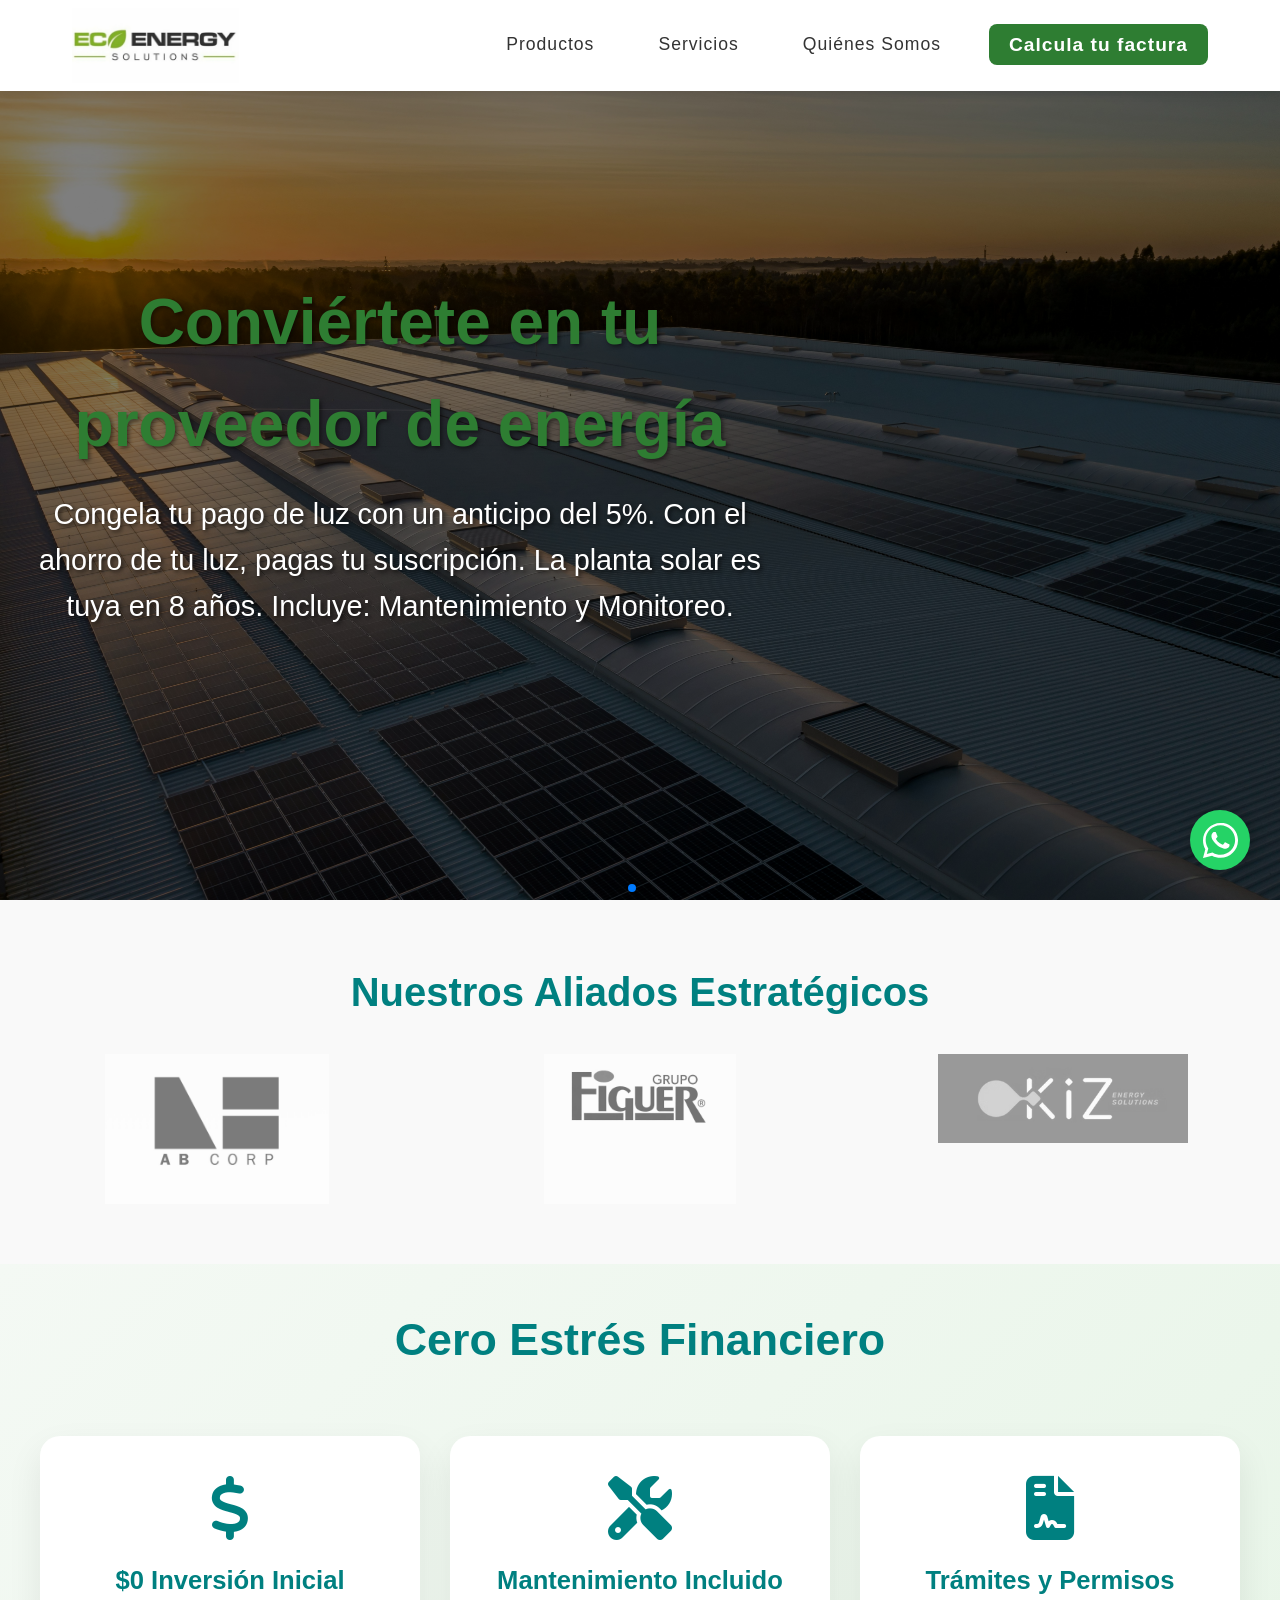
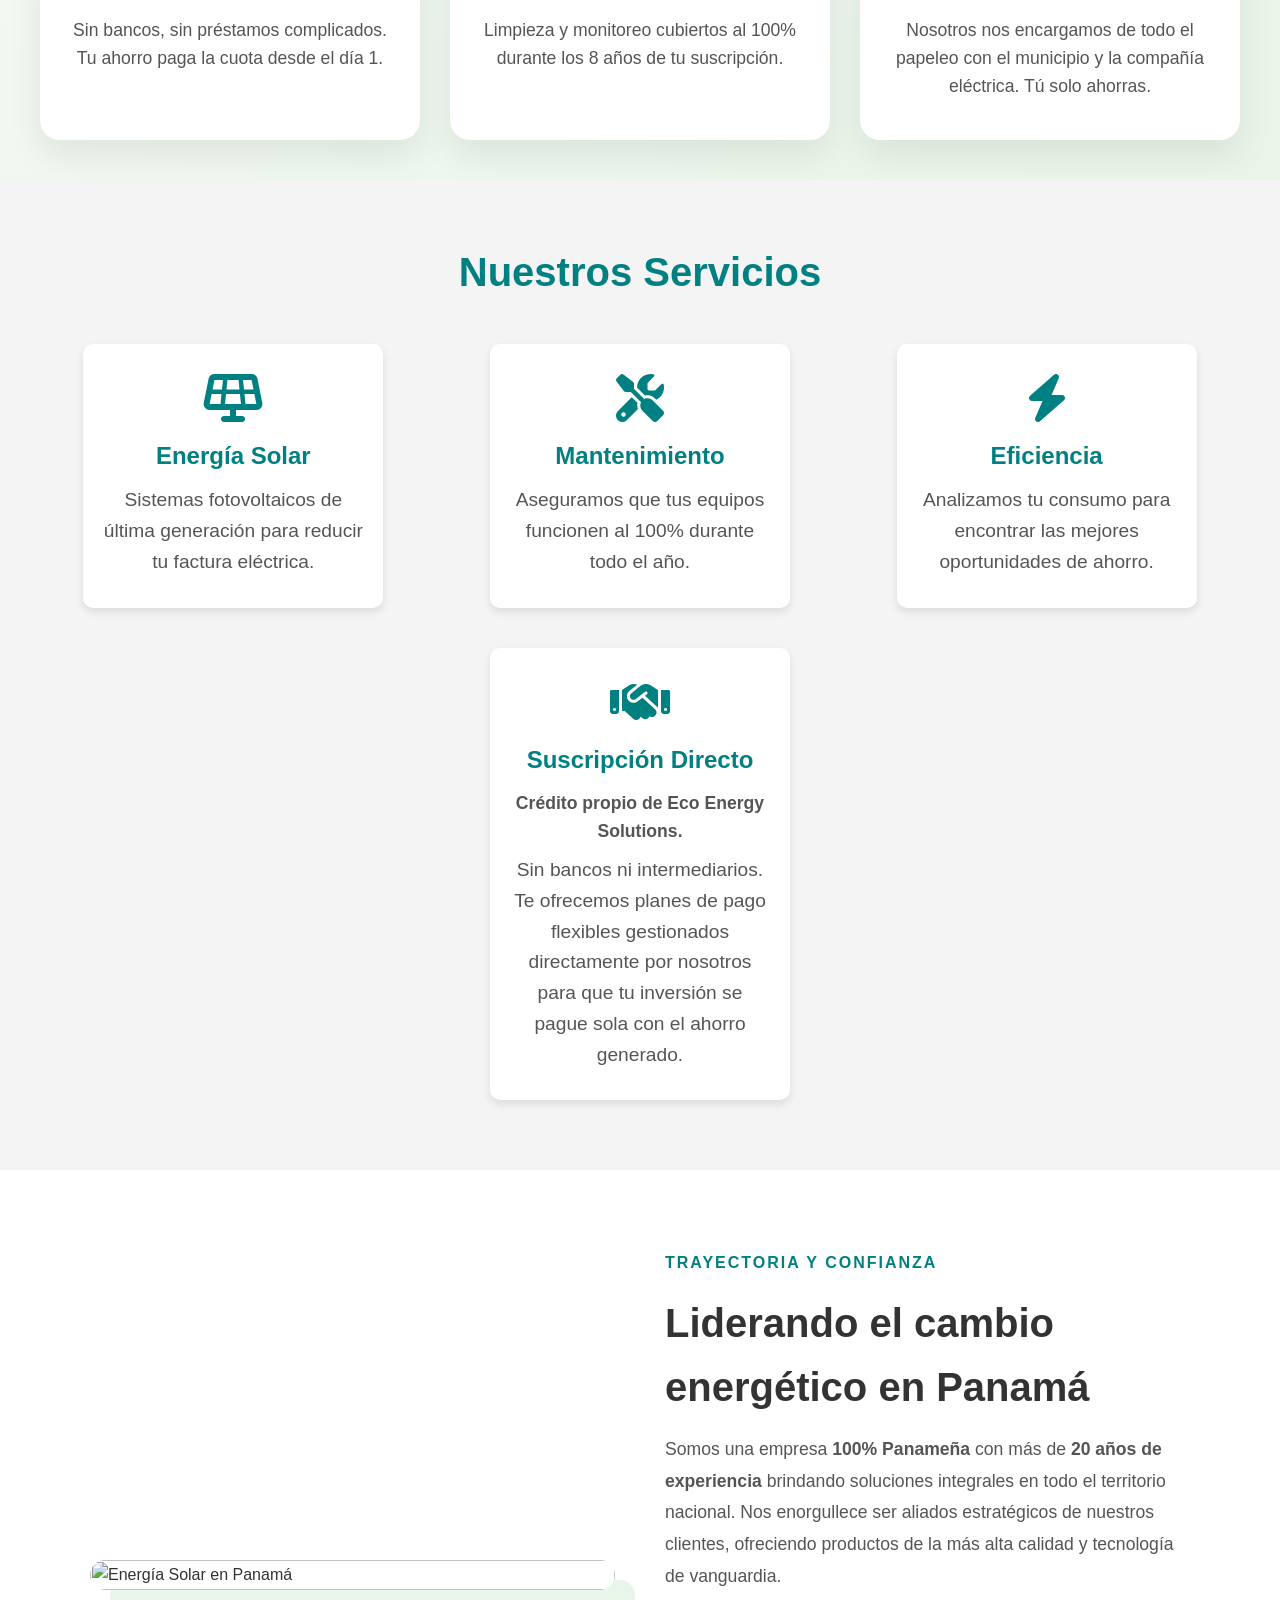
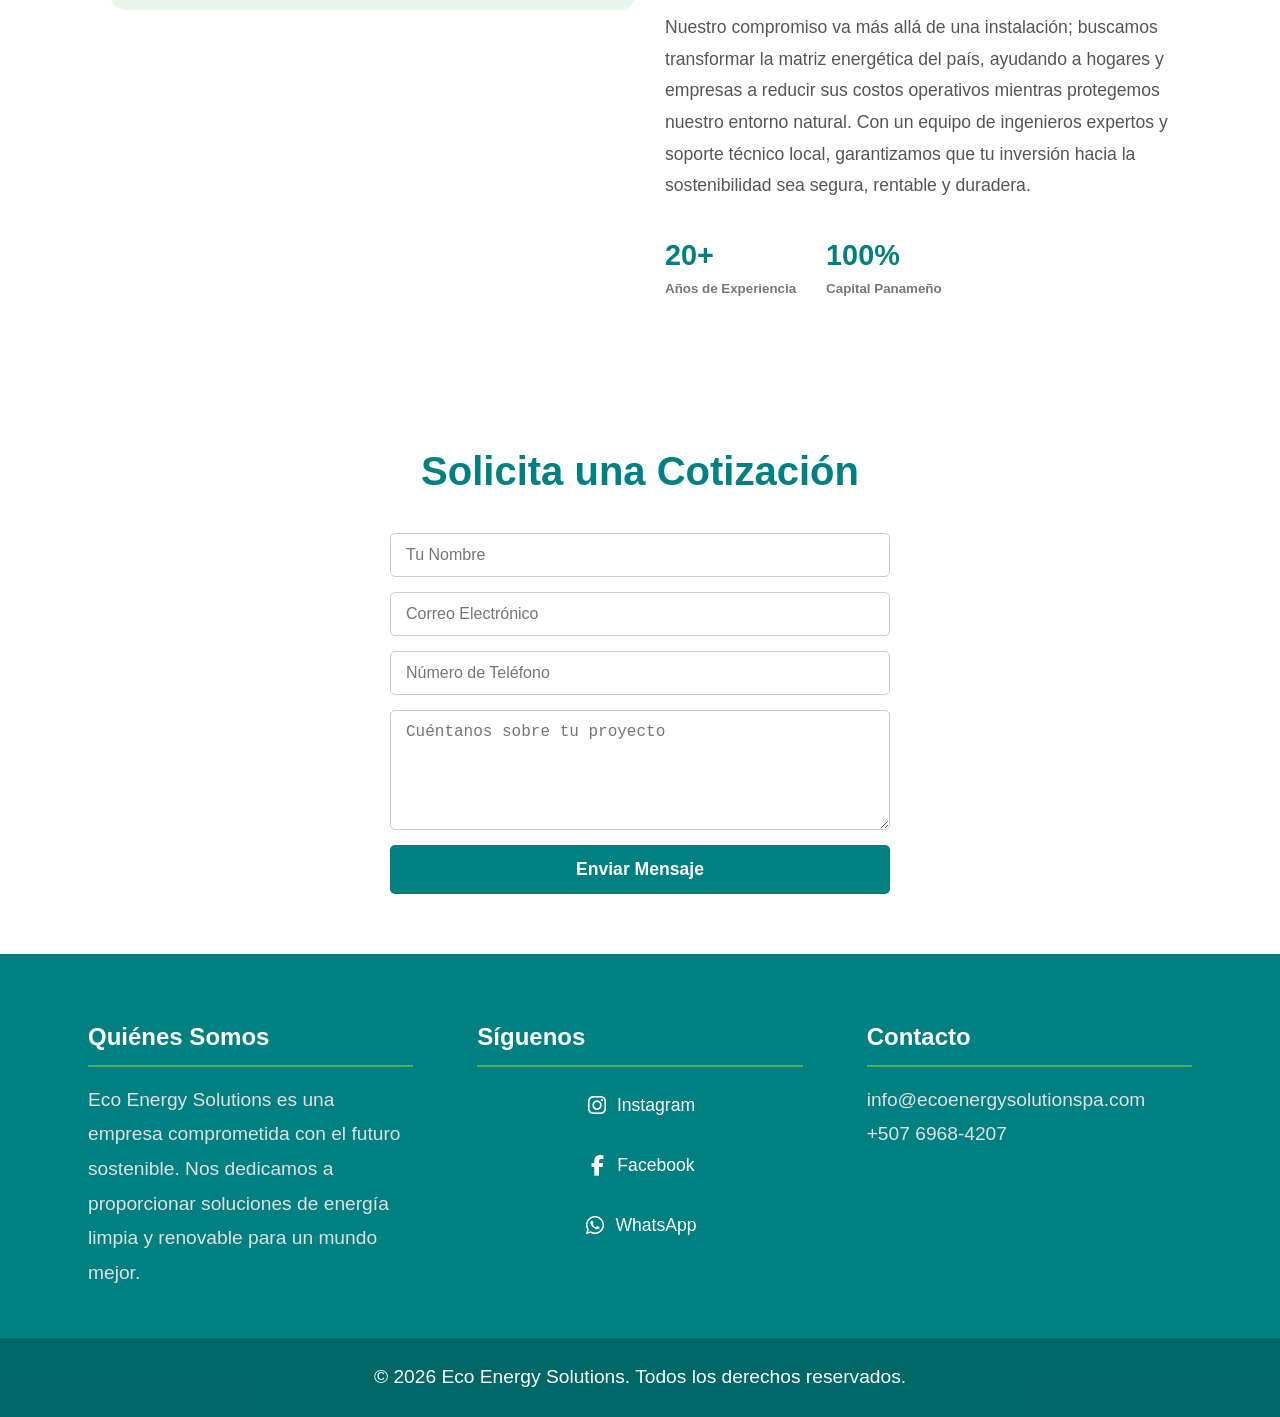
==== commit ea4183b0: "Update hero section content and add new image files" ====
--- a/index.html
+++ b/index.html
@@ -38,16 +38,22 @@
                     <div class="slide-image" style="background-image: url('photo-1613665813446-82a78c468a1d.jpeg');"></div>
                     <div class="hero-overlay"></div>
 <div class="hero-content">
-                        <h1 class="hero-title">El Poder del Sol, Sin Deudas</h1>
-                        <p class="hero-subtitle">Únete a nuestro modelo de suscripción: $0 inversión inicial, mantenimiento incluido y en 8 años el sistema solar es 100% tuyo.</p>
+                        <h1 class="hero-title">Conviértete en tu proveedor de energía</h1>
+                        <p class="hero-subtitle">Congela tu pago de luz con un anticipo del 5%. 
+Con el ahorro de tu luz, pagas tu suscripción.  
+La planta solar es tuya en 8 años.
+Incluye: Mantenimiento y Monitoreo.</p>
                     </div>
                 </div>
                 <div class="swiper-slide hero-slide">
                     <div class="slide-image" style="background-image: url('photo-1721620845374-1cef4ceae9cf.jpeg');"></div>
                     <div class="hero-overlay"></div>
 <div class="hero-content">
-                        <h1 class="hero-title">El Poder del Sol, Sin Deudas</h1>
-                        <p class="hero-subtitle">Únete a nuestro modelo de suscripción: $0 inversión inicial, mantenimiento incluido y en 8 años el sistema solar es 100% tuyo.</p>
+                        <h1 class="hero-title">Conviértete en tu proveedor de energía</h1>
+                        <p class="hero-subtitle">Congela tu pago de luz con un anticipo del 5%. 
+Con el ahorro de tu luz, pagas tu suscripción.  
+La planta solar es tuya en 8 años.
+Incluye: Mantenimiento y Monitoreo.</p>
                     </div>
                 </div>
             </div>
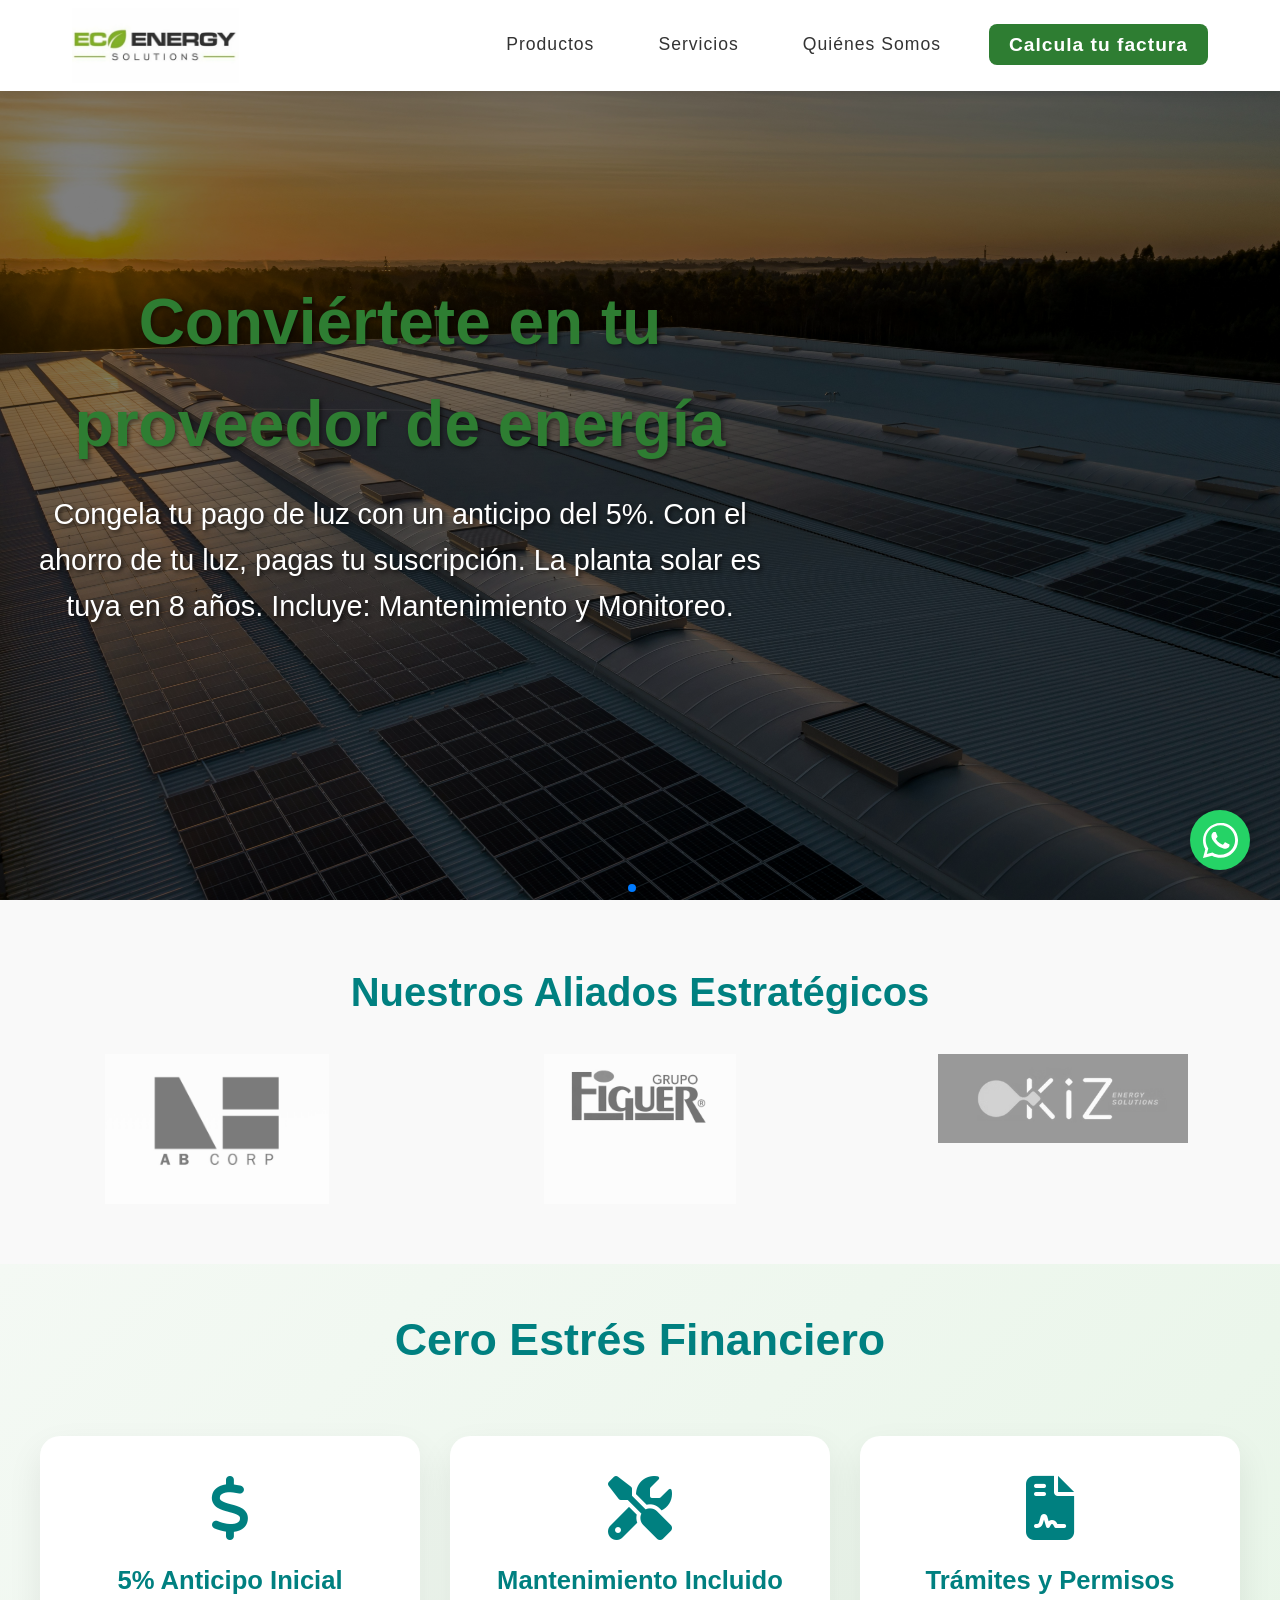
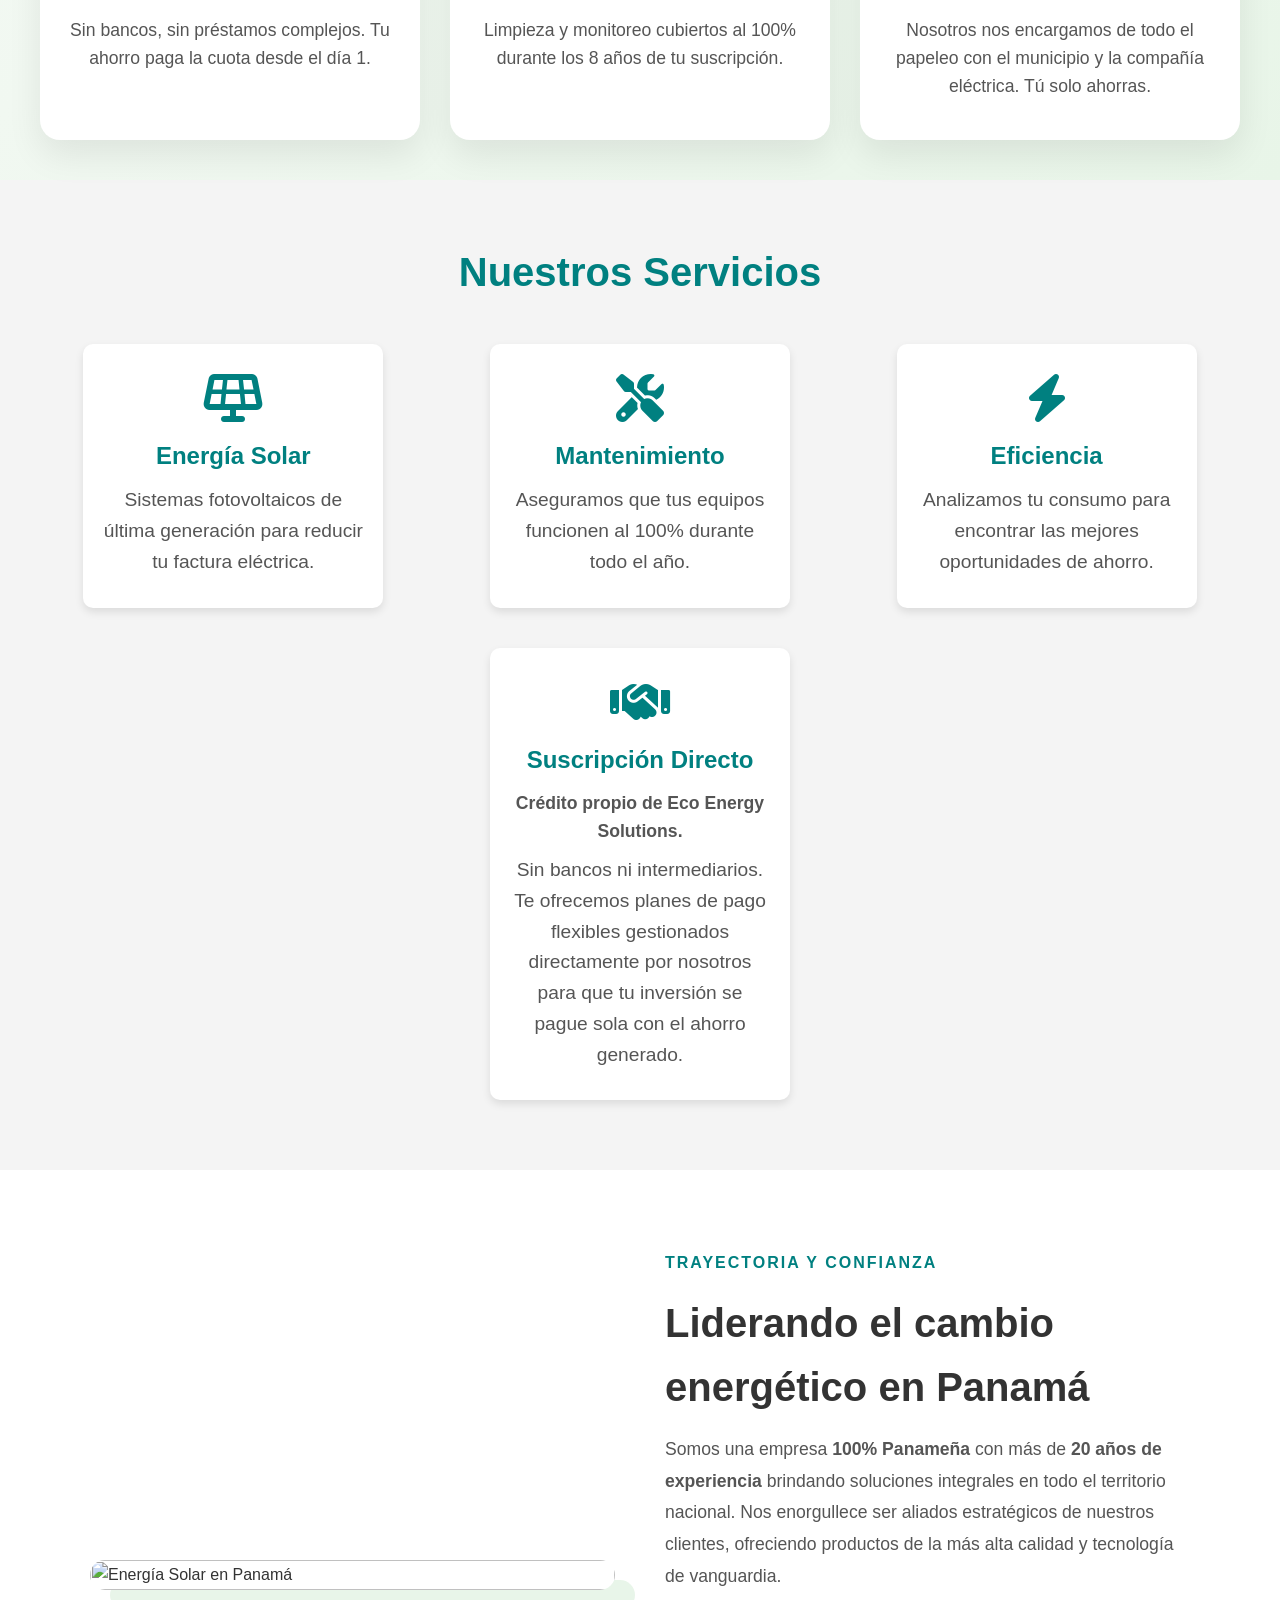
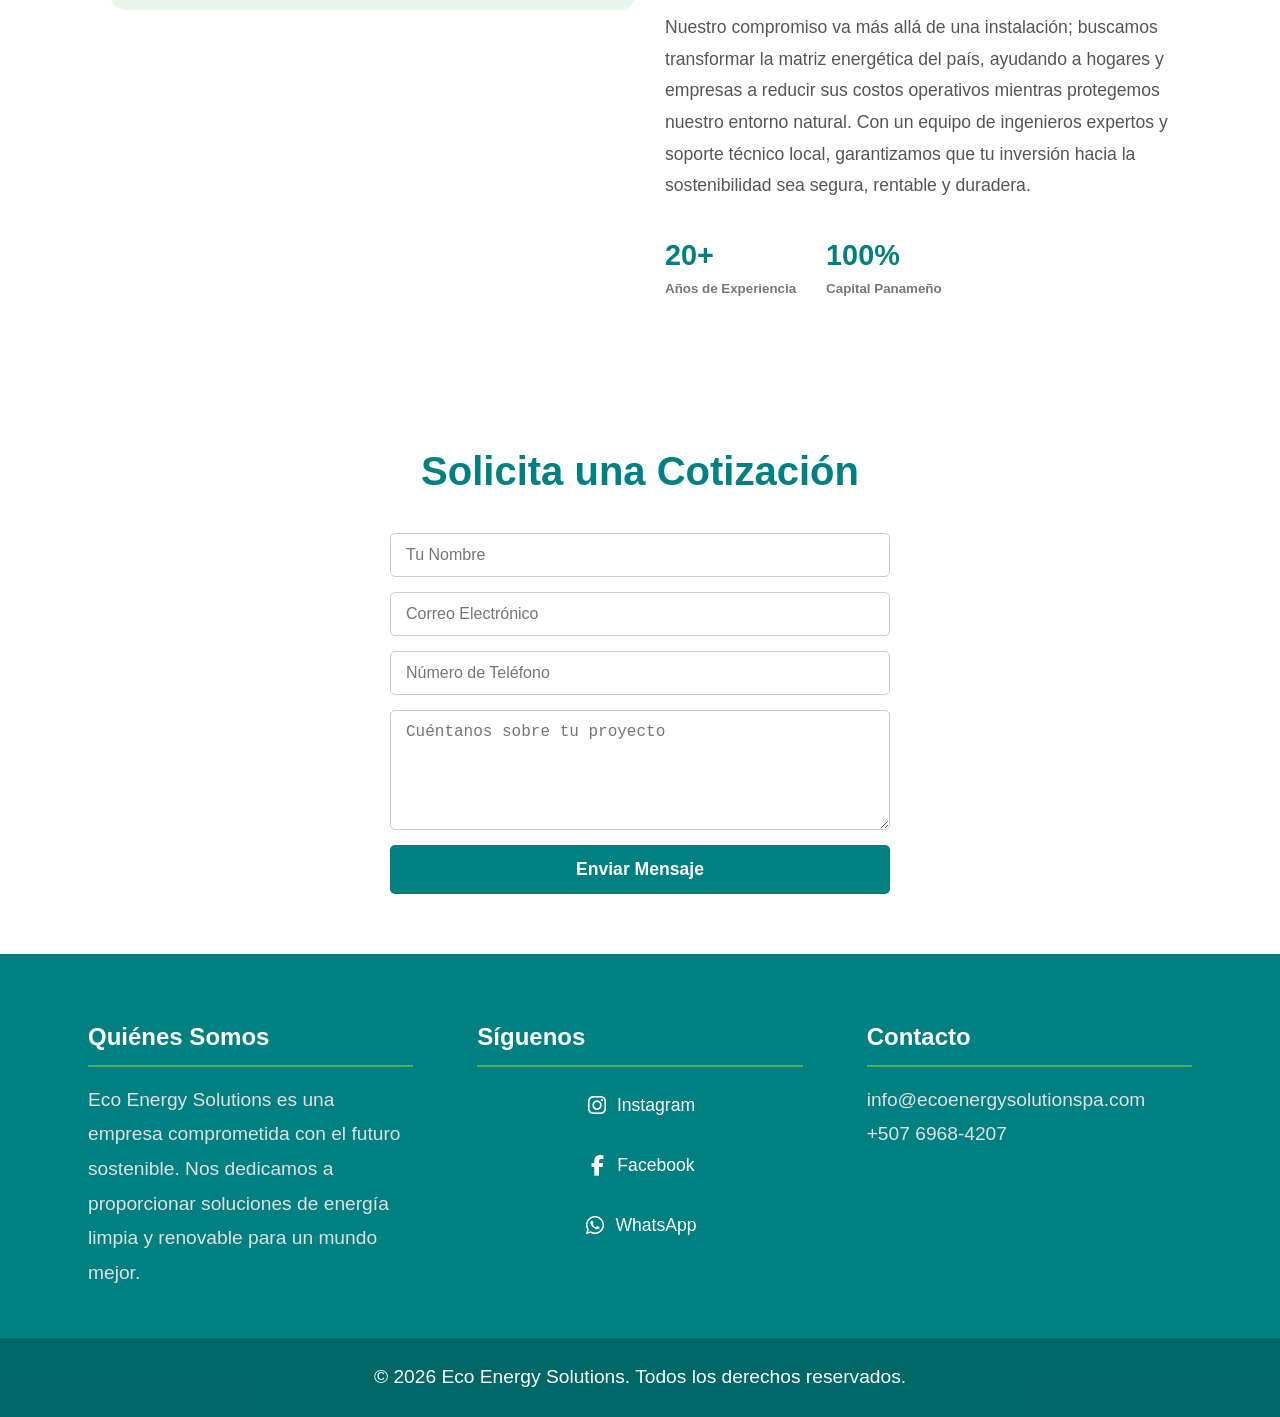
==== commit 1e169cc3: "Update beneficio title from  Inversión Inicial to 5% Anticipo Inicial" ====
--- a/index.html
+++ b/index.html
@@ -81,8 +81,8 @@
                 <div class="beneficio-icon">
                     <i class="fas fa-dollar-sign"></i>
                 </div>
-                <h3 class="beneficio-title">$0 Inversión Inicial</h3>
-                <p class="beneficio-text">Sin bancos, sin préstamos complicados. Tu ahorro paga la cuota desde el día 1.</p>
+                <h3 class="beneficio-title">5% Anticipo Inicial</h3>
+                <p class="beneficio-text">Sin bancos, sin préstamos complejos. Tu ahorro paga la cuota desde el día 1.</p>
             </div>
             <div class="beneficio-card">
                 <div class="beneficio-icon">
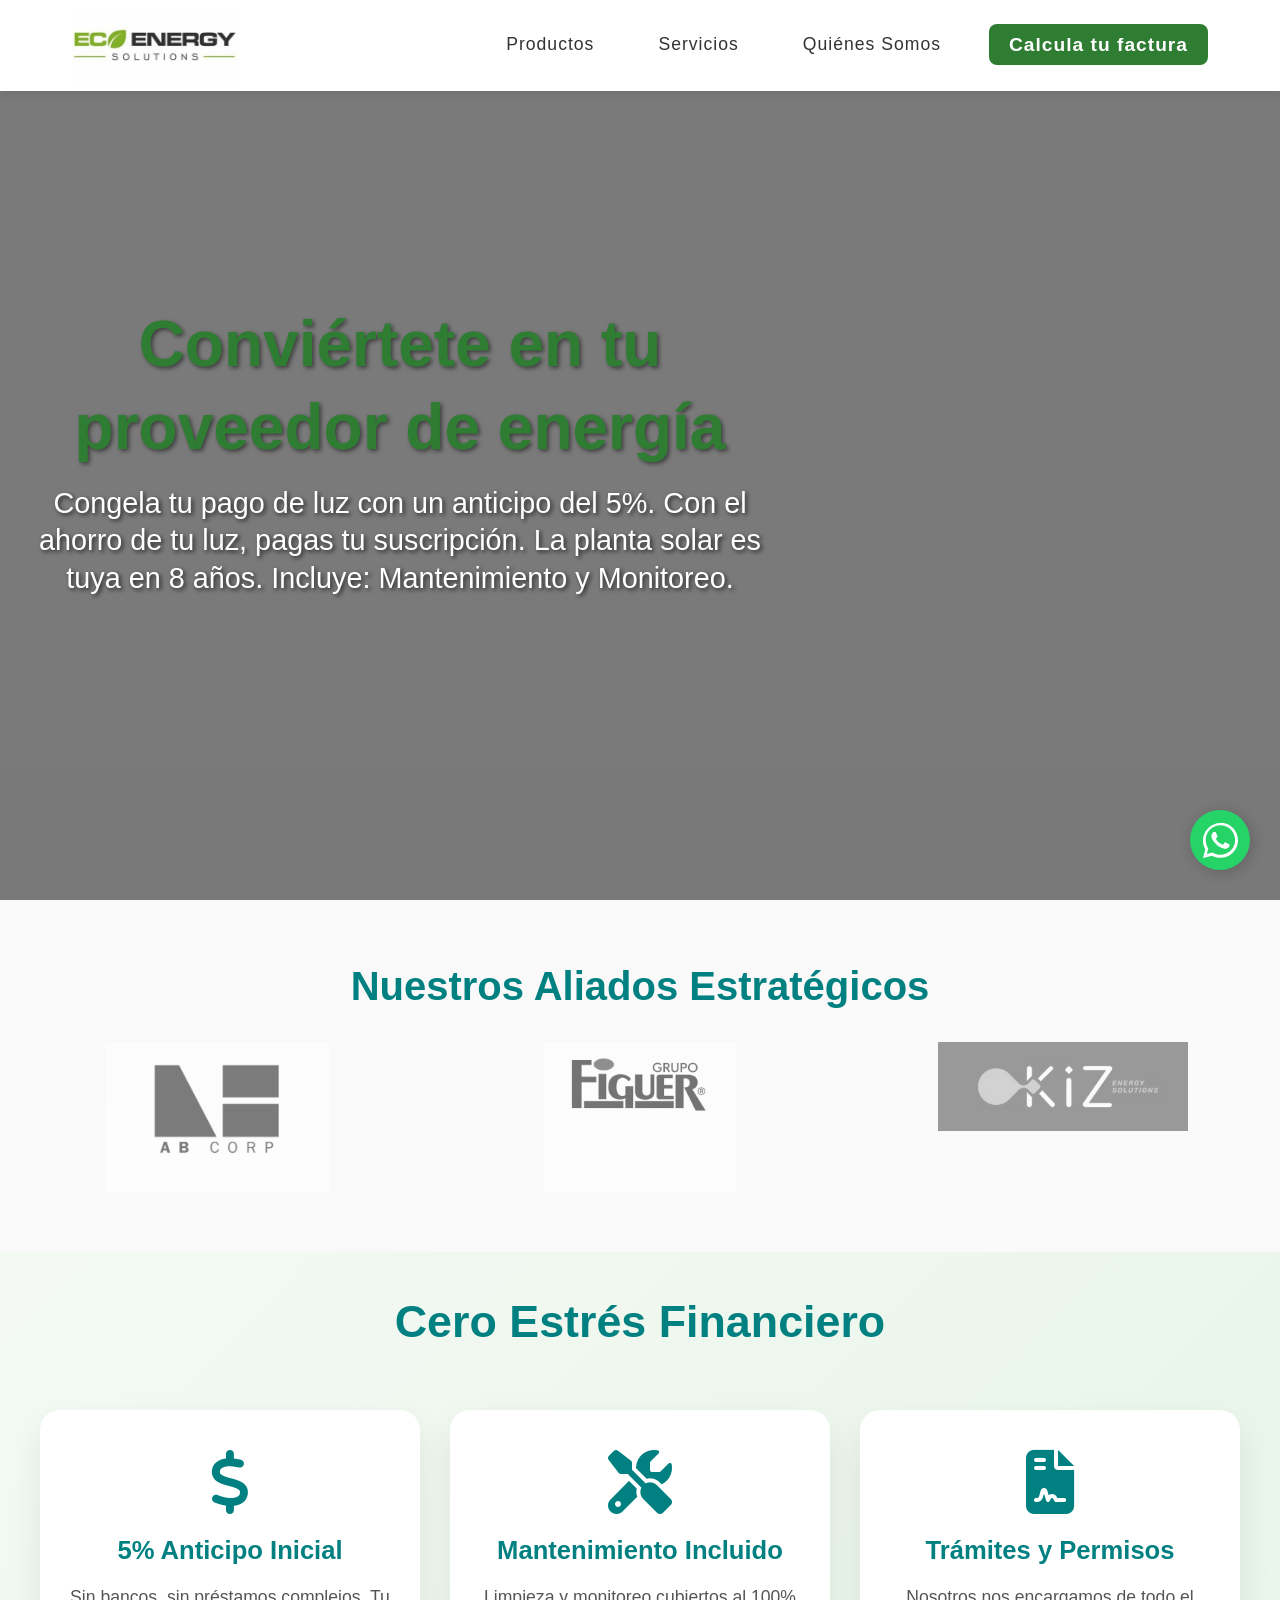
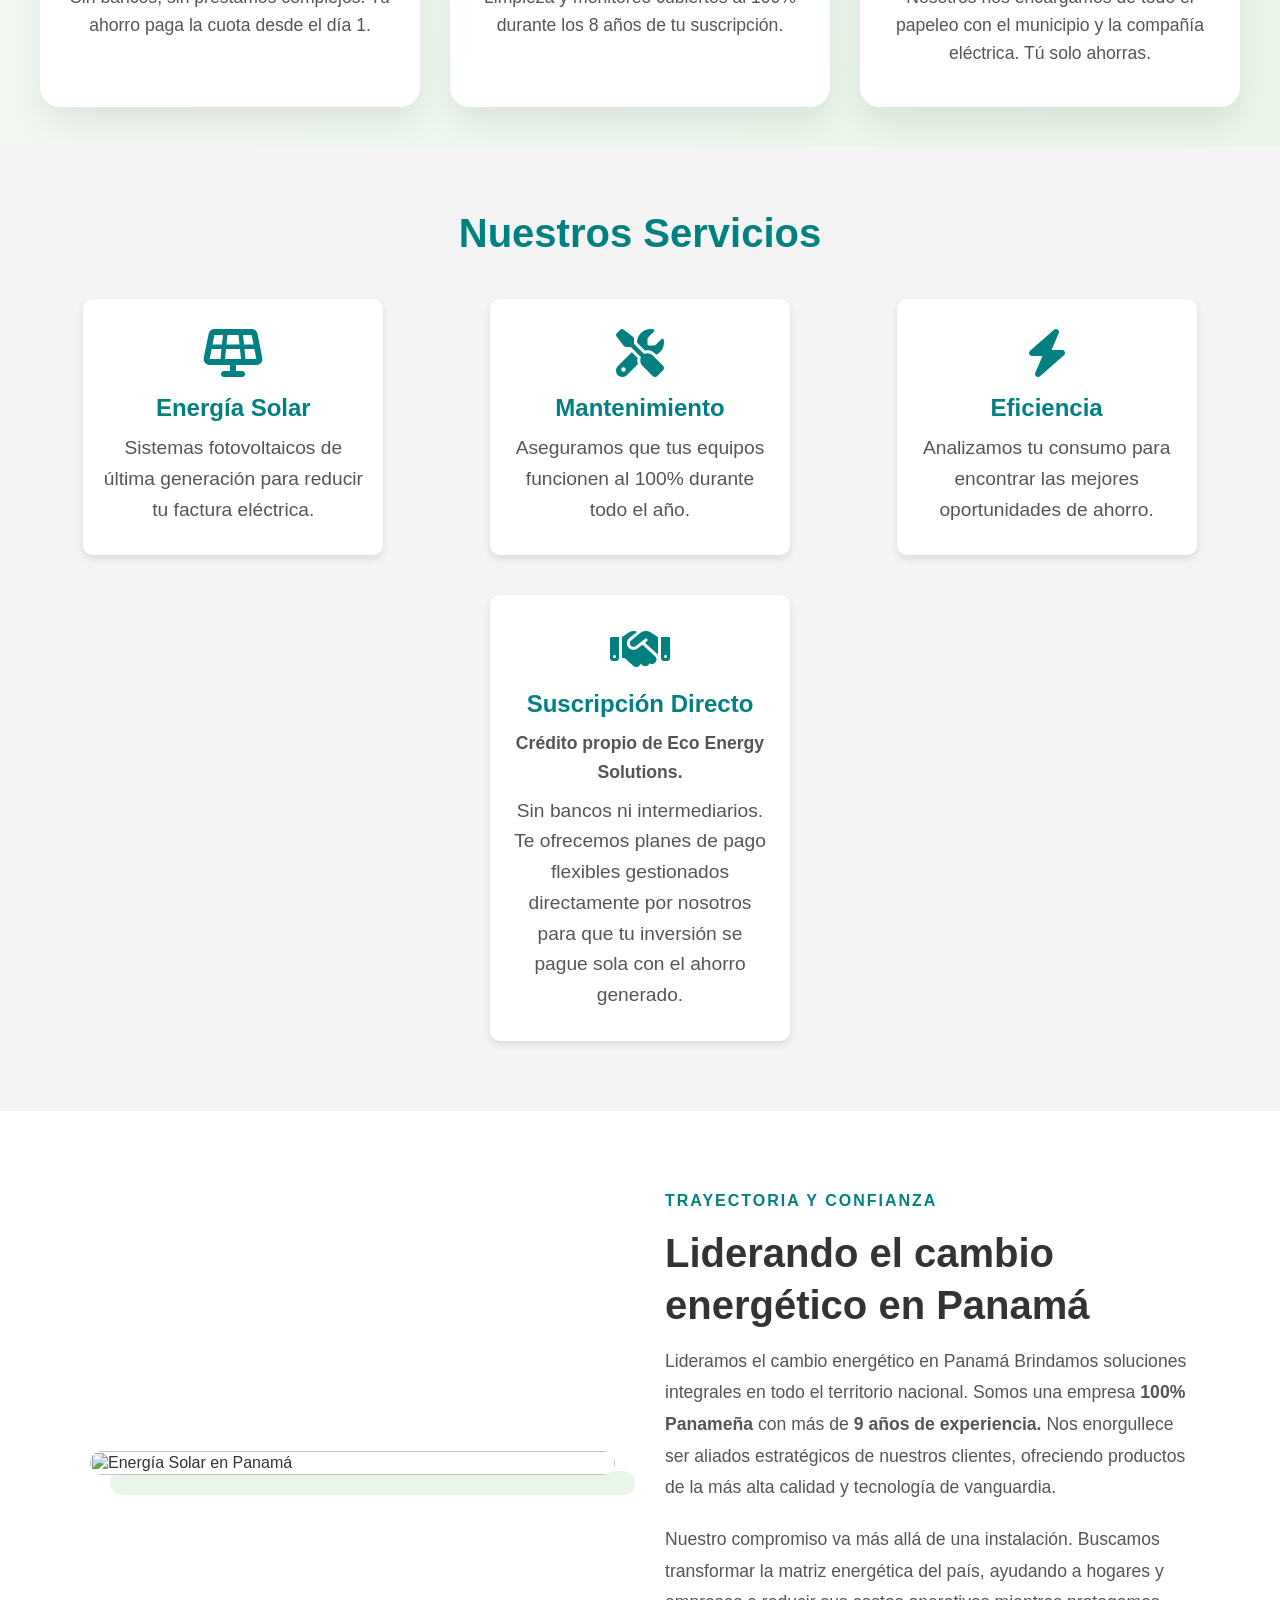
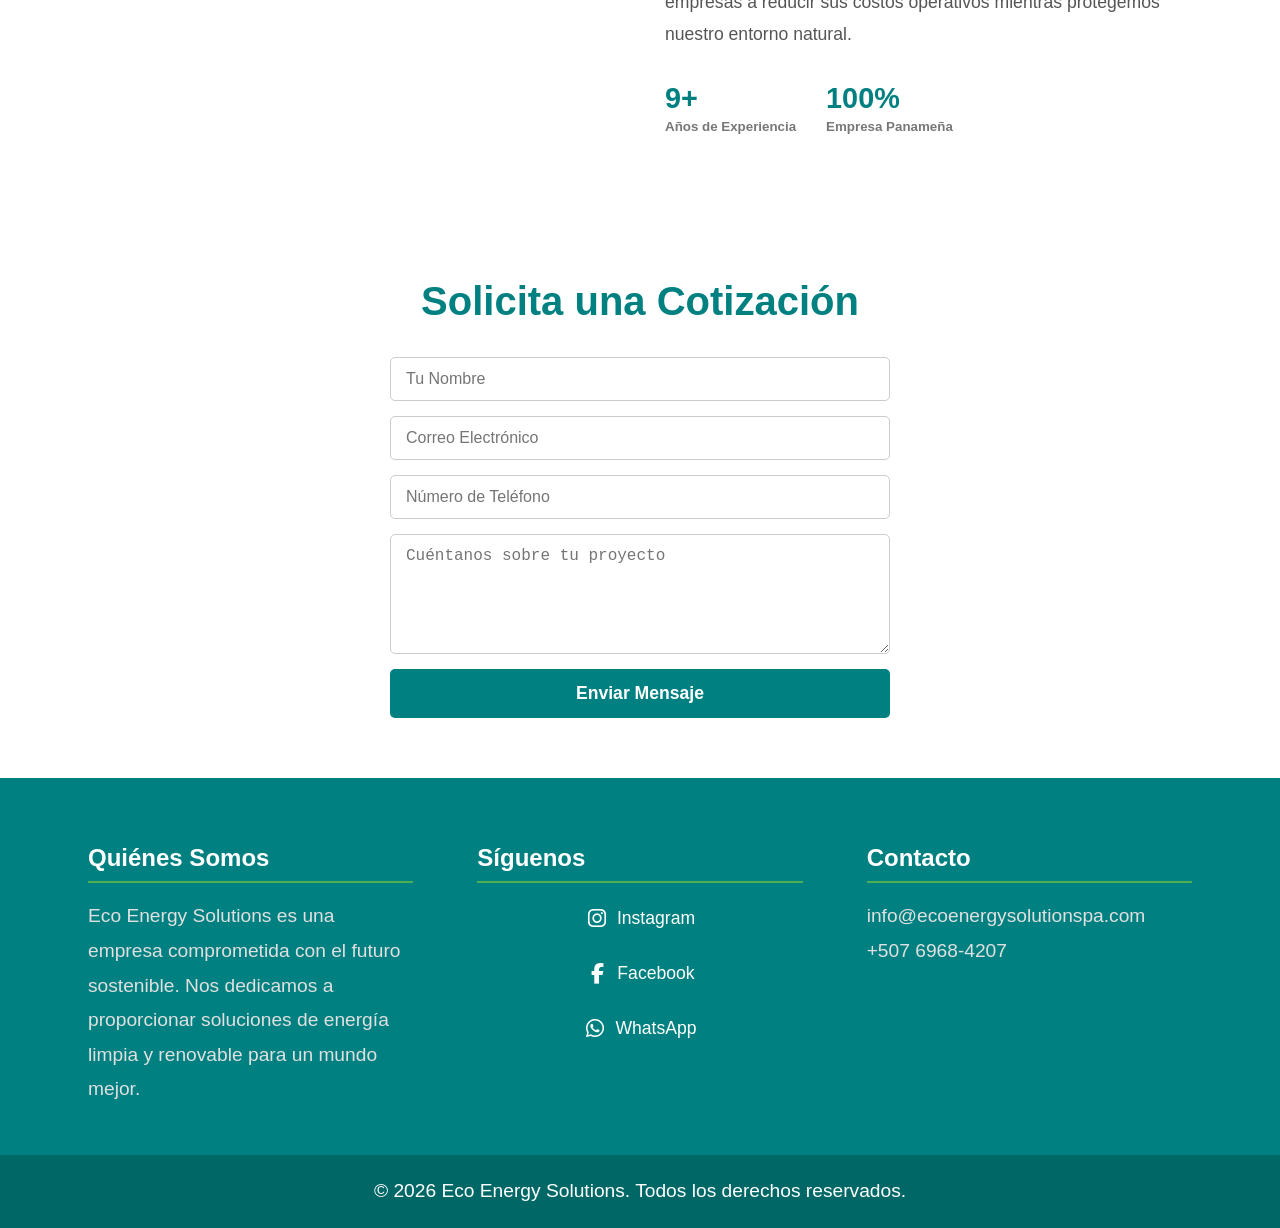
==== commit 5498edbd: "Update multiple files: TODO.md, calculadora.html, home.css, index.html, productos.html, styles.css a" ====
--- a/index.html
+++ b/index.html
@@ -30,36 +30,28 @@
         </div>
     </nav>
 
-    <!-- Hero Section with Swiper -->
+    <!-- Hero Section (Video) -->
     <header class="hero">
-        <div class="swiper hero-swiper">
-            <div class="swiper-wrapper">
-                <div class="swiper-slide hero-slide">
-                    <div class="slide-image" style="background-image: url('photo-1613665813446-82a78c468a1d.jpeg');"></div>
-                    <div class="hero-overlay"></div>
-<div class="hero-content">
-                        <h1 class="hero-title">Conviértete en tu proveedor de energía</h1>
-                        <p class="hero-subtitle">Congela tu pago de luz con un anticipo del 5%. 
+        <video
+            class="hero-video"
+            src="hero-video.mp4"
+            autoplay
+            muted
+            loop
+            playsinline
+        ></video>
+
+        <div class="hero-overlay"></div>
+
+        <div class="hero-content">
+            <h1 class="hero-title">Conviértete en tu proveedor de energía</h1>
+            <p class="hero-subtitle">Congela tu pago de luz con un anticipo del 5%. 
 Con el ahorro de tu luz, pagas tu suscripción.  
 La planta solar es tuya en 8 años.
 Incluye: Mantenimiento y Monitoreo.</p>
-                    </div>
-                </div>
-                <div class="swiper-slide hero-slide">
-                    <div class="slide-image" style="background-image: url('photo-1721620845374-1cef4ceae9cf.jpeg');"></div>
-                    <div class="hero-overlay"></div>
-<div class="hero-content">
-                        <h1 class="hero-title">Conviértete en tu proveedor de energía</h1>
-                        <p class="hero-subtitle">Congela tu pago de luz con un anticipo del 5%. 
-Con el ahorro de tu luz, pagas tu suscripción.  
-La planta solar es tuya en 8 años.
-Incluye: Mantenimiento y Monitoreo.</p>
-                    </div>
-                </div>
-            </div>
-            <div class="swiper-pagination"></div>
         </div>
     </header>
+
 
     <!-- Sección Aliados -->
     <section id="aliados" class="aliados-section">
@@ -150,21 +142,23 @@
                 <h2 class="nosotros-title">Liderando el cambio energético en Panamá</h2>
                 
                 <p class="nosotros-text">
-                    Somos una empresa <strong>100% Panameña</strong> con más de <strong>20 años de experiencia</strong> brindando soluciones integrales en todo el territorio nacional. Nos enorgullece ser aliados estratégicos de nuestros clientes, ofreciendo productos de la más alta calidad y tecnología de vanguardia.
+                   Lideramos el cambio energético en Panamá
+Brindamos soluciones integrales en todo el territorio nacional.
+Somos una empresa <strong>100% Panameña</strong> con más de <strong>9 años de experiencia.</strong> Nos enorgullece ser aliados estratégicos de nuestros clientes, ofreciendo productos de la más alta calidad y tecnología de vanguardia.
                 </p>
 
                 <p class="nosotros-text">
-                    Nuestro compromiso va más allá de una instalación; buscamos transformar la matriz energética del país, ayudando a hogares y empresas a reducir sus costos operativos mientras protegemos nuestro entorno natural. Con un equipo de ingenieros expertos y soporte técnico local, garantizamos que tu inversión hacia la sostenibilidad sea segura, rentable y duradera.
+                    Nuestro compromiso va más allá de una instalación. Buscamos transformar la matriz energética del país, ayudando a hogares y empresas a reducir sus costos operativos mientras protegemos nuestro entorno natural.
                 </p>
 
                 <div class="nosotros-stats">
                     <div class="stat-item">
-                        <h4>20+</h4>
+                        <h4>9+</h4>
                         <small>Años de Experiencia</small>
                     </div>
                     <div class="stat-item">
                         <h4>100%</h4>
-                        <small>Capital Panameño</small>
+                        <small>Empresa Panameña</small>
                     </div>
                 </div>
             </div>
--- a/styles.css
+++ b/styles.css
@@ -7,7 +7,7 @@
 
 body {
     font-family: Arial, sans-serif;
-    line-height: 1.6;
+    line-height: 1.3;
     color: #333;
     background-color: #f4f4f4;
 }
--- a/home.css
+++ b/home.css
@@ -89,36 +89,59 @@
     width: 80%;
 }
 
-/* Hero Section with Swiper */
+/* Hero Section (Video) */
 .hero {
     position: relative;
     width: 100%;
     height: 100vh;
-    min-height: 600px;
     overflow: hidden;
 }
 
-.hero-swiper {
-    width: 100%;
-    height: 100%;
-}
-
-.hero-slide {
-    position: relative;
-    width: 100%;
-    height: 100%;
-}
-
-.slide-image {
+.hero-video {
     position: absolute;
     top: 0;
     left: 0;
     width: 100%;
     height: 100%;
-    background-size: cover;
-    background-position: center;
-    background-repeat: no-repeat;
-}
+    object-fit: cover;
+    z-index: -2;
+    display: block !important;
+}
+
+.hero-overlay {
+    position: absolute;
+    top: 0;
+    left: 0;
+    width: 100%;
+    height: 100%;
+    background: rgba(0, 0, 0, 0.5);
+    z-index: -1;
+}
+
+.hero-content {
+    position: relative;
+    z-index: 2;
+    text-align: center;
+    color: #fff;
+    padding: 2rem;
+    max-width: 800px;
+    display: flex;
+    flex-direction: column;
+    justify-content: center;
+    align-items: center;
+    height: 100%;
+}
+
+/* (Se mantienen estilos existentes para .hero-title y .hero-subtitle) */
+
+
+/* NOTA: secciones .hero-swiper/.hero-slide/.slide-image eliminadas por el uso de video en el hero */
+
+
+/* .hero-slide removed (hero now uses video background) */
+
+
+
 
 .hero-overlay {
     position: absolute;
@@ -157,12 +180,13 @@
 .hero-subtitle {
     font-size: 1.8rem;
     font-weight: 300;
-    color: #ffffff;
+    color: #fff;
     text-shadow: 2px 2px 4px rgba(0, 0, 0, 0.7);
     opacity: 0;
     transform: translateY(30px);
     animation: fadeInUp 1s ease 0.3s forwards;
 }
+
 
 @keyframes fadeInUp {
     to {
@@ -620,6 +644,11 @@
     .logo-img {
         height: 80px;
     }
+
+    /* Ajuste para que el Hero no quede oculto bajo el Navbar en móvil */
+    .hero-content {
+        padding-top: 120px;
+    }
     
     .hero-title {
         font-size: 2.5rem;
@@ -642,6 +671,7 @@
         grid-template-columns: 1fr;
     }
 }
+
 
 /* Botón de Calculadora en el Navbar */
 .navbar-menu .btn-calcular {
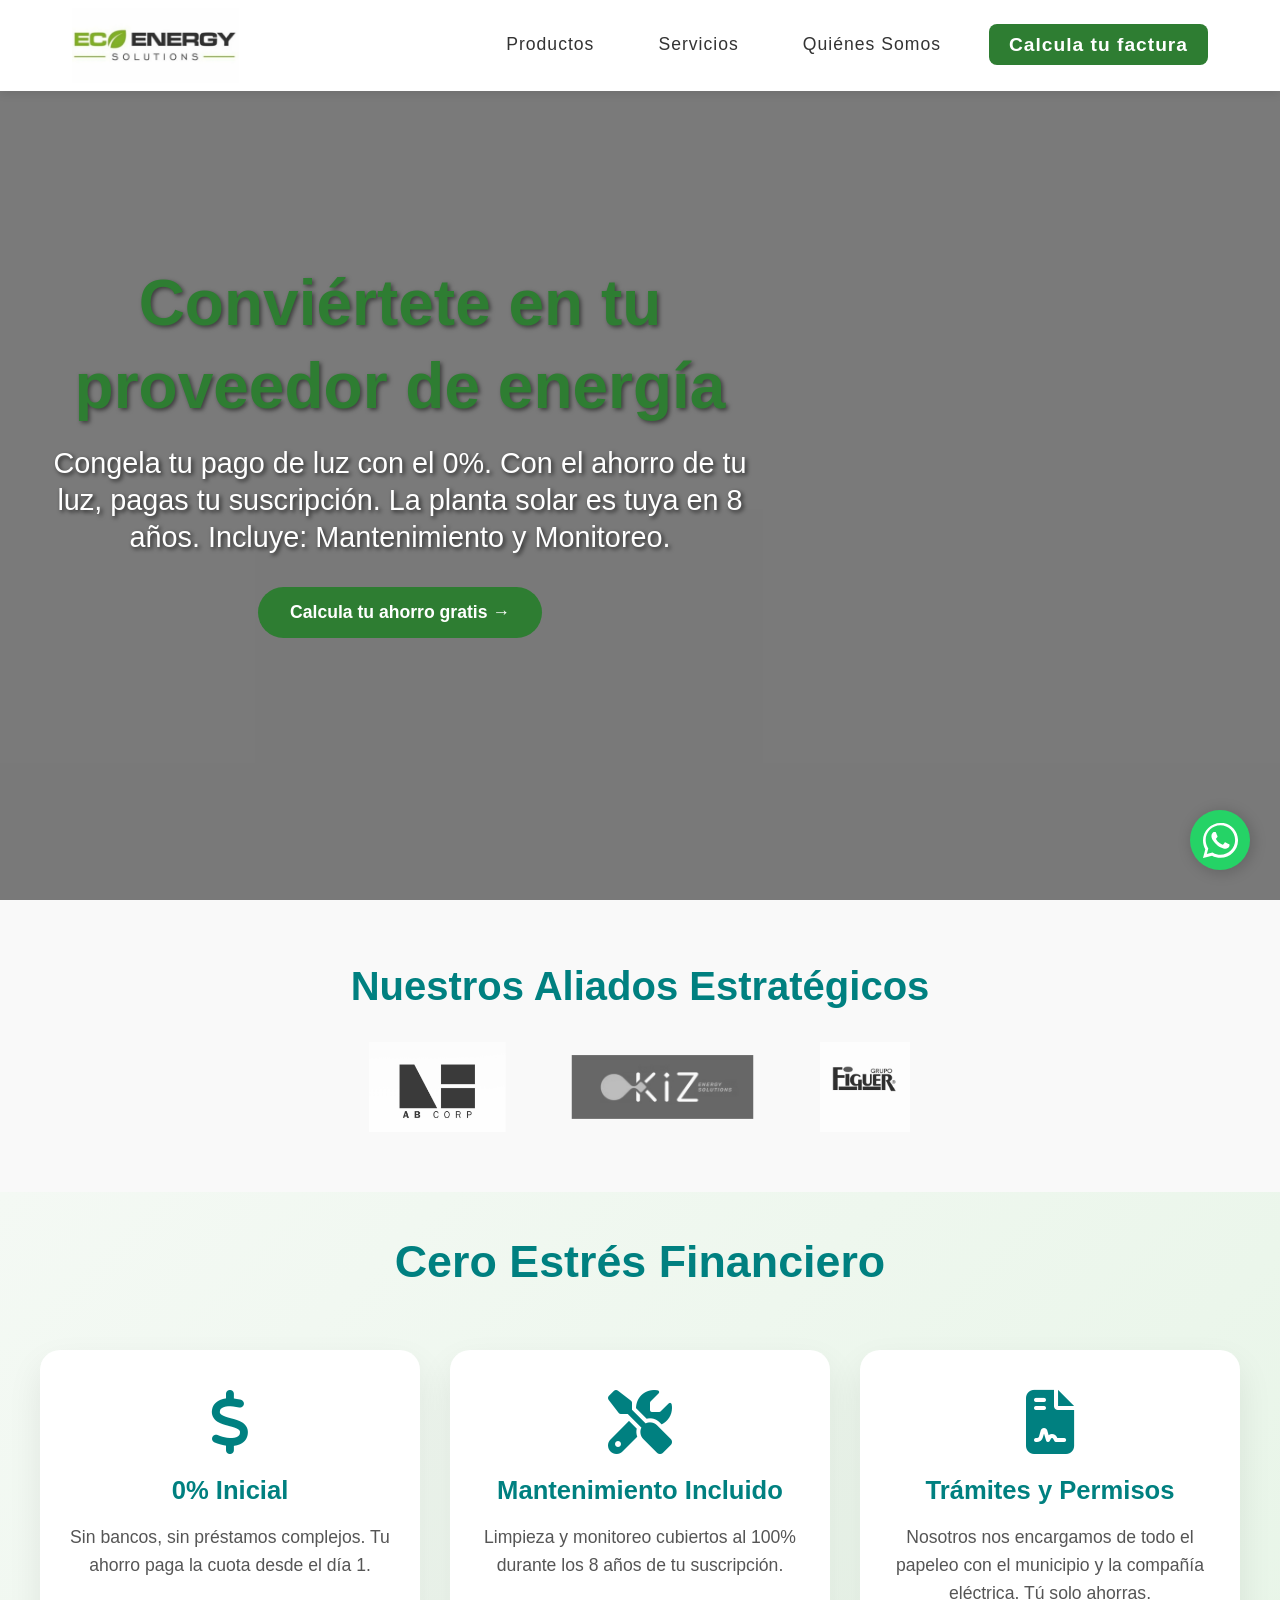
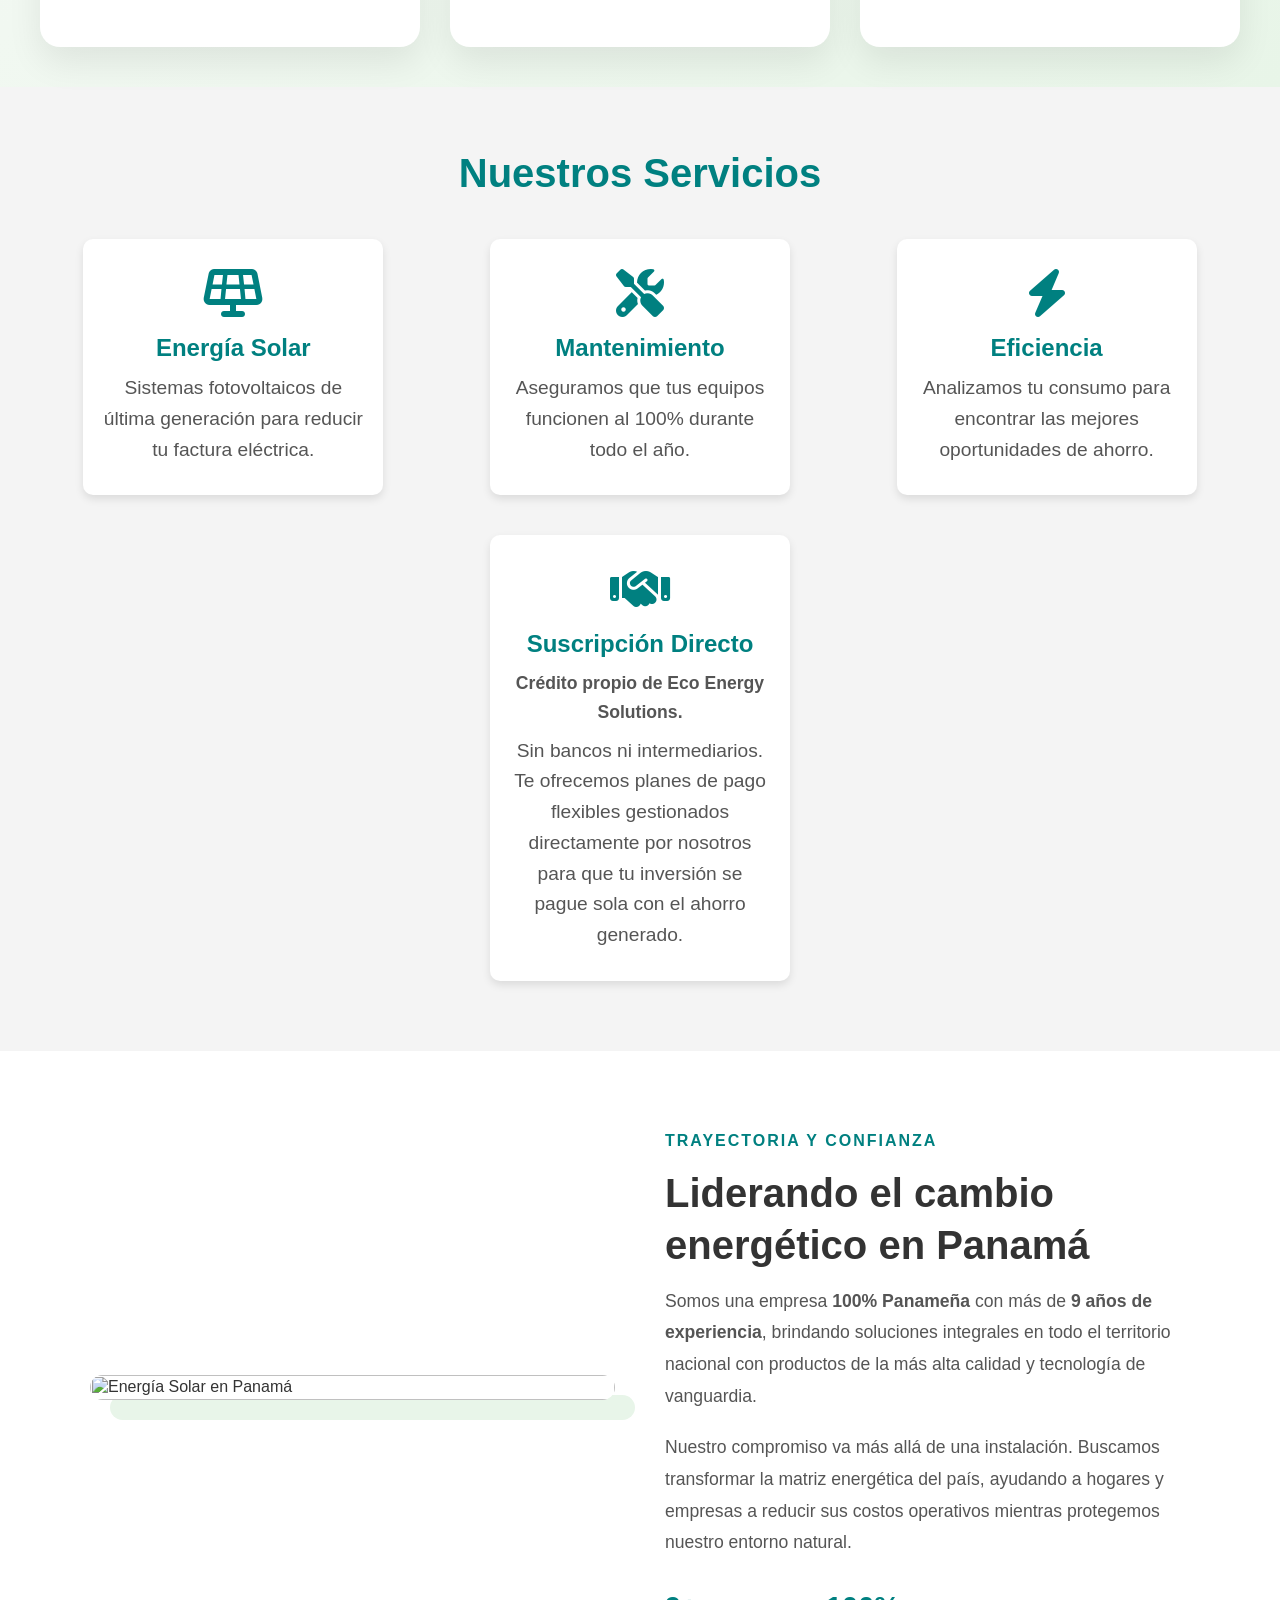
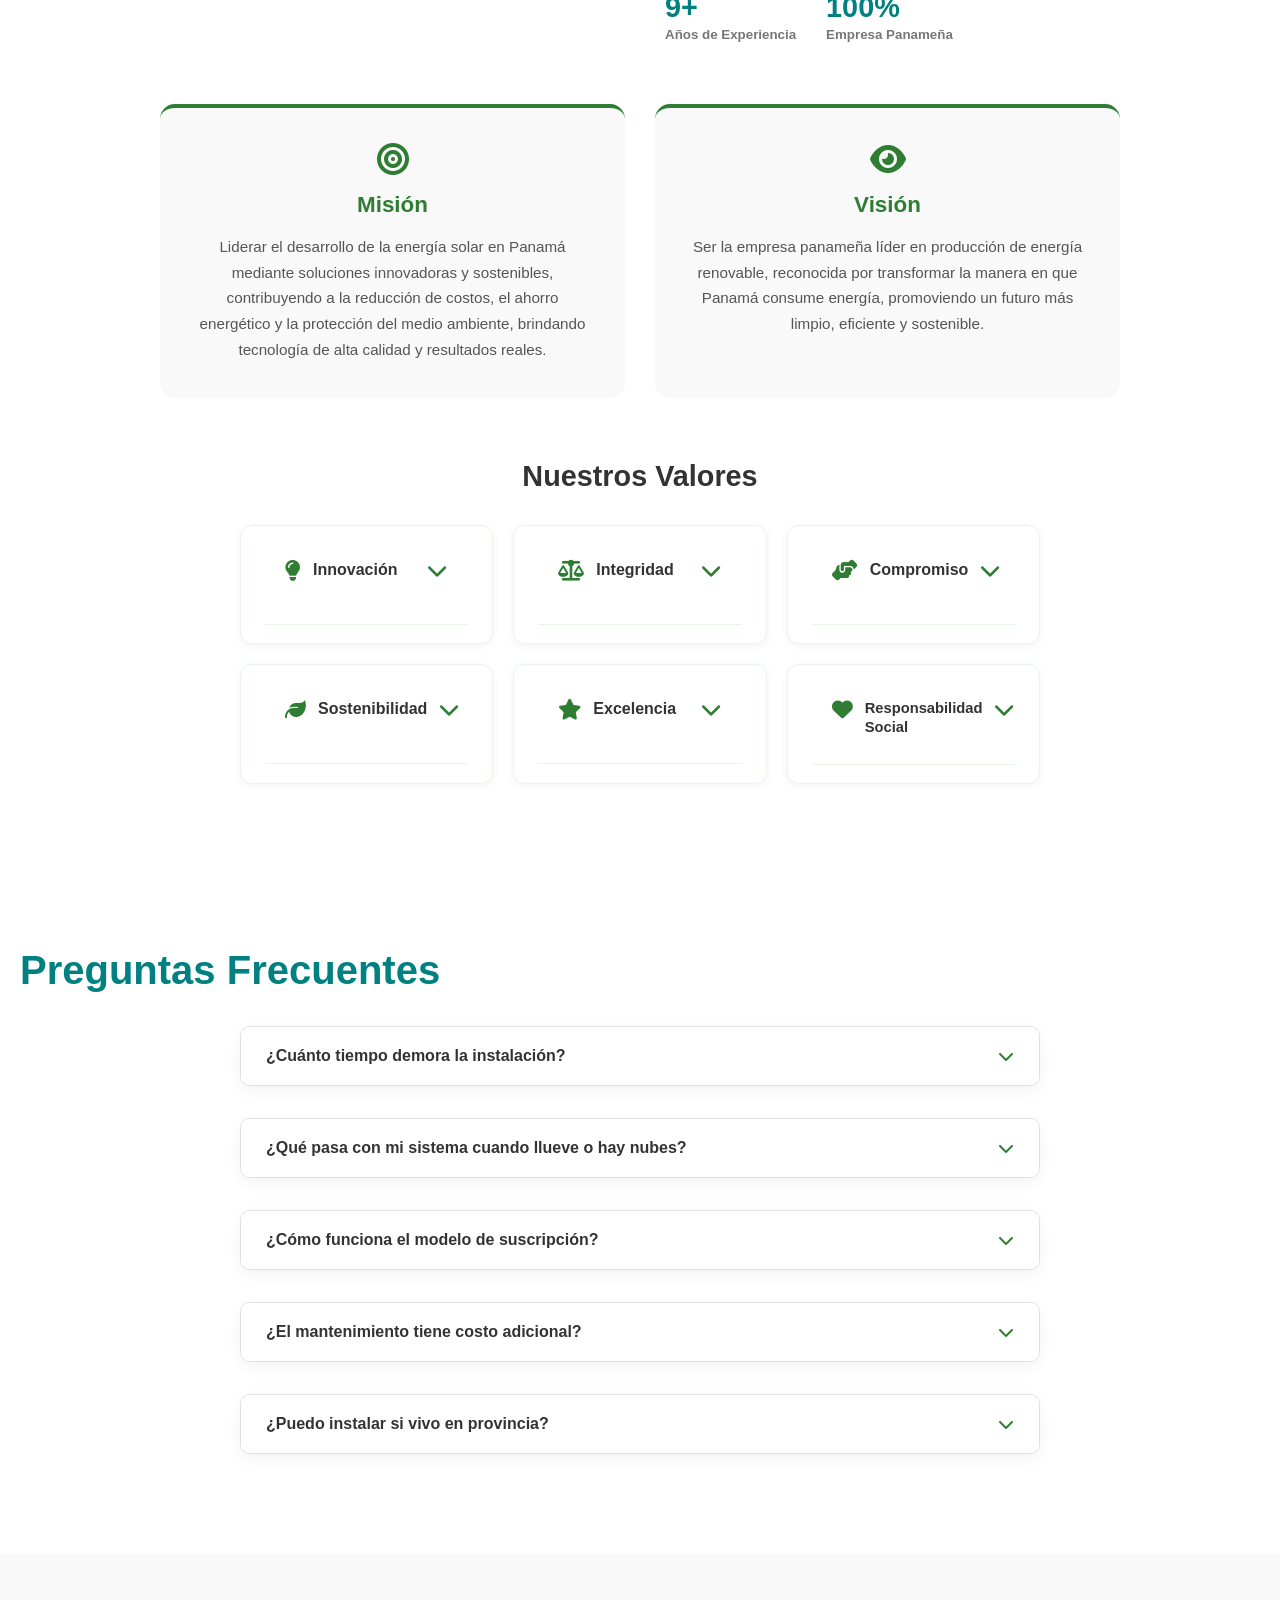
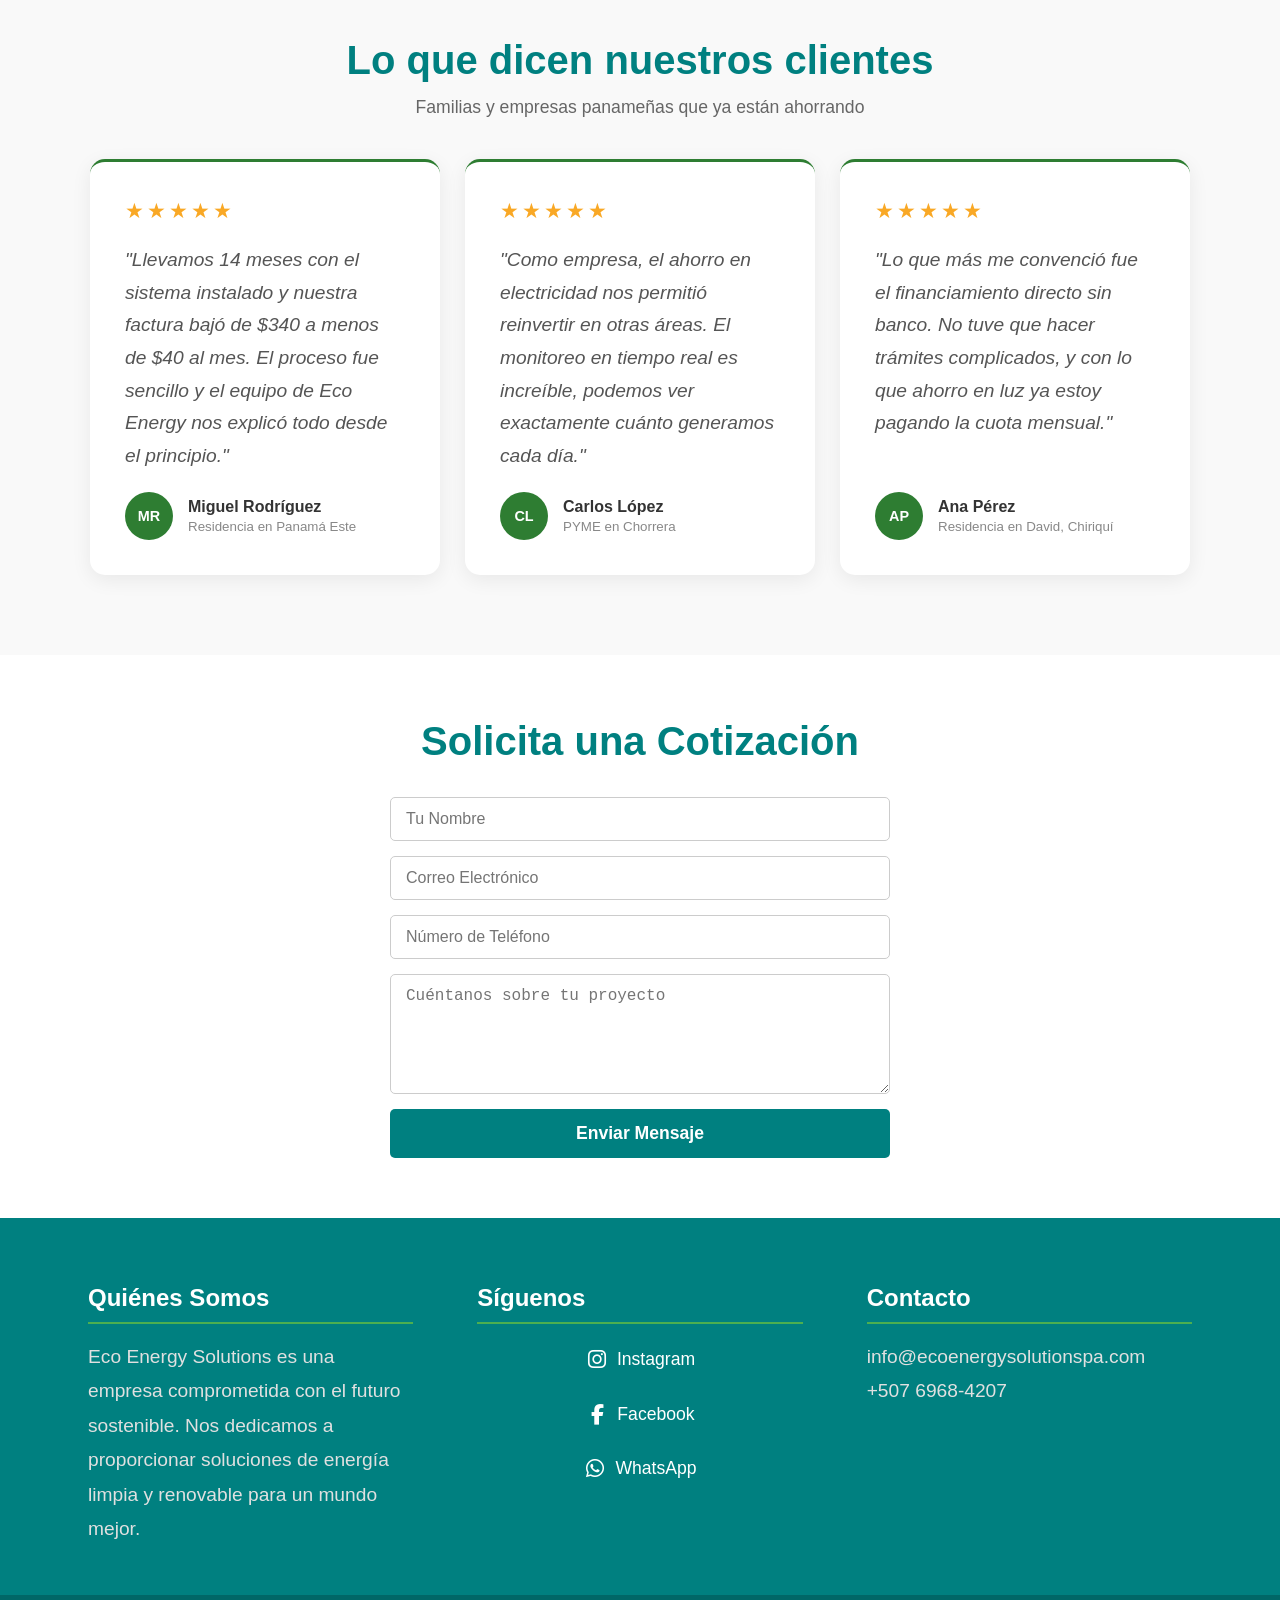
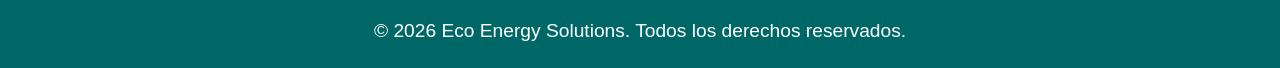
==== commit 158c4e50: "feat: Mejoras completas en la web - Sección Quiénes Somos mejorada con Misión, Visión y Valores (acc" ====
--- a/index.html
+++ b/index.html
@@ -27,6 +27,9 @@
                 <li><a href="#quienes-somos" class="nav-link">Quiénes Somos</a></li>
                 <li><a href="calculadora" class="nav-link btn-calcular">Calcula tu factura</a></li>
             </ul>
+            <button class="menu-toggle" id="menuToggle" aria-label="Abrir menú">
+  <span></span><span></span><span></span>
+</button>
         </div>
     </nav>
 
@@ -45,10 +48,11 @@
 
         <div class="hero-content">
             <h1 class="hero-title">Conviértete en tu proveedor de energía</h1>
-            <p class="hero-subtitle">Congela tu pago de luz con un anticipo del 5%. 
+            <p class="hero-subtitle">Congela tu pago de luz con el 0%. 
 Con el ahorro de tu luz, pagas tu suscripción.  
 La planta solar es tuya en 8 años.
 Incluye: Mantenimiento y Monitoreo.</p>
+            <a href="calculadora" class="btn-hero">Calcula tu ahorro gratis →</a>
         </div>
     </header>
 
@@ -59,8 +63,8 @@
         <div class="swiper aliados-swiper">
             <div class="swiper-wrapper">
                 <div class="swiper-slide"><img src="imagen-ab-corp.png" alt="AB Corp" class="partner-logo"></div>
+                <div class="swiper-slide"><img src="kiz-imagen.png" alt="Kiz" class="partner-logo"></div>
                 <div class="swiper-slide"><img src="imagen-figuer.png" alt="Figuer" class="partner-logo"></div>
-                <div class="swiper-slide"><img src="kiz-imagen.png" alt="Kiz" class="partner-logo"></div>
             </div>
         </div>
     </section>
@@ -73,7 +77,7 @@
                 <div class="beneficio-icon">
                     <i class="fas fa-dollar-sign"></i>
                 </div>
-                <h3 class="beneficio-title">5% Anticipo Inicial</h3>
+                <h3 class="beneficio-title">0% Inicial</h3>
                 <p class="beneficio-text">Sin bancos, sin préstamos complejos. Tu ahorro paga la cuota desde el día 1.</p>
             </div>
             <div class="beneficio-card">
@@ -131,39 +135,173 @@
 
     <!-- Sección Quiénes Somos -->
     <section id="quienes-somos" class="nosotros-section">
-        <div class="nosotros-container">
-            <div class="nosotros-imagen">
-                <img src="https://images.unsplash.com/photo-1508514177221-188b1cf16e9d?auto=format&fit=crop&w=800&q=80" 
-                     alt="Energía Solar en Panamá" 
-                     style="width: 100%; border-radius: 20px; box-shadow: 20px 20px 0px #e8f5e9;">
-            </div>
-            <div class="nosotros-content">
-                <span class="nosotros-badge">Trayectoria y Confianza</span>
-                <h2 class="nosotros-title">Liderando el cambio energético en Panamá</h2>
-                
-                <p class="nosotros-text">
-                   Lideramos el cambio energético en Panamá
-Brindamos soluciones integrales en todo el territorio nacional.
-Somos una empresa <strong>100% Panameña</strong> con más de <strong>9 años de experiencia.</strong> Nos enorgullece ser aliados estratégicos de nuestros clientes, ofreciendo productos de la más alta calidad y tecnología de vanguardia.
-                </p>
-
-                <p class="nosotros-text">
-                    Nuestro compromiso va más allá de una instalación. Buscamos transformar la matriz energética del país, ayudando a hogares y empresas a reducir sus costos operativos mientras protegemos nuestro entorno natural.
-                </p>
-
-                <div class="nosotros-stats">
-                    <div class="stat-item">
-                        <h4>9+</h4>
-                        <small>Años de Experiencia</small>
-                    </div>
-                    <div class="stat-item">
-                        <h4>100%</h4>
-                        <small>Empresa Panameña</small>
-                    </div>
-                </div>
-            </div>
-        </div>
-    </section>
+  <div class="nosotros-container">
+    <div class="nosotros-imagen">
+      <img src="https://images.unsplash.com/photo-1508514177221-188b1cf16e9d?auto=format&fit=crop&w=800&q=80" 
+           alt="Energía Solar en Panamá" 
+           style="width: 100%; border-radius: 20px; box-shadow: 20px 20px 0px #e8f5e9;">
+    </div>
+    <div class="nosotros-content">
+      <span class="nosotros-badge">Trayectoria y Confianza</span>
+      <h2 class="nosotros-title">Liderando el cambio energético en Panamá</h2>
+      <p class="nosotros-text">Somos una empresa <strong>100% Panameña</strong> con más de <strong>9 años de experiencia</strong>, brindando soluciones integrales en todo el territorio nacional con productos de la más alta calidad y tecnología de vanguardia.</p>
+      <p class="nosotros-text">Nuestro compromiso va más allá de una instalación. Buscamos transformar la matriz energética del país, ayudando a hogares y empresas a reducir sus costos operativos mientras protegemos nuestro entorno natural.</p>
+      <div class="nosotros-stats">
+        <div class="stat-item"><h4>9+</h4><small>Años de Experiencia</small></div>
+        <div class="stat-item"><h4>100%</h4><small>Empresa Panameña</small></div>
+      </div>
+    </div>
+  </div>
+
+  <!-- Misión y Visión -->
+  <div class="mision-vision-grid">
+    <div class="mv-card">
+      <i class="fas fa-bullseye"></i>
+      <h3>Misión</h3>
+      <p>Liderar el desarrollo de la energía solar en Panamá mediante soluciones innovadoras y sostenibles, contribuyendo a la reducción de costos, el ahorro energético y la protección del medio ambiente, brindando tecnología de alta calidad y resultados reales.</p>
+    </div>
+    <div class="mv-card">
+      <i class="fas fa-eye"></i>
+      <h3>Visión</h3>
+      <p>Ser la empresa panameña líder en producción de energía renovable, reconocida por transformar la manera en que Panamá consume energía, promoviendo un futuro más limpio, eficiente y sostenible.</p>
+    </div>
+  </div>
+
+  <!-- Valores -->
+  <div class="valores-section">
+    <h3 class="valores-title">Nuestros Valores</h3>
+    <div class="valores-grid">
+      <div class="valor-item">
+        <button class="valor-header">
+          <i class="fas fa-lightbulb"></i>
+          <span>Innovación</span>
+          <i class="fas fa-chevron-down valor-arrow"></i>
+        </button>
+        <div class="valor-descripcion">
+          <p>Apostamos por tecnologías modernas y soluciones energéticas eficientes.</p>
+        </div>
+      </div>
+      <div class="valor-item">
+        <button class="valor-header">
+          <i class="fas fa-balance-scale"></i>
+          <span>Integridad</span>
+          <i class="fas fa-chevron-down valor-arrow"></i>
+        </button>
+        <div class="valor-descripcion">
+          <p>Actuamos con honestidad, ética y transparencia.</p>
+        </div>
+      </div>
+      <div class="valor-item">
+        <button class="valor-header">
+          <i class="fas fa-hands-helping"></i>
+          <span>Compromiso</span>
+          <i class="fas fa-chevron-down valor-arrow"></i>
+        </button>
+        <div class="valor-descripcion">
+          <p>Trabajamos con responsabilidad y dedicación en cada proyecto.</p>
+        </div>
+      </div>
+      <div class="valor-item">
+        <button class="valor-header">
+          <i class="fas fa-leaf"></i>
+          <span>Sostenibilidad</span>
+          <i class="fas fa-chevron-down valor-arrow"></i>
+        </button>
+        <div class="valor-descripcion">
+          <p>Promovemos el uso de energías limpias para proteger el planeta.</p>
+        </div>
+      </div>
+      <div class="valor-item">
+        <button class="valor-header">
+          <i class="fas fa-star"></i>
+          <span>Excelencia</span>
+          <i class="fas fa-chevron-down valor-arrow"></i>
+        </button>
+        <div class="valor-descripcion">
+          <p>Buscamos superar las expectativas de nuestros clientes con calidad y profesionalismo.</p>
+        </div>
+      </div>
+      <div class="valor-item">
+        <button class="valor-header">
+          <i class="fas fa-heart"></i>
+          <span>Responsabilidad Social</span>
+          <i class="fas fa-chevron-down valor-arrow"></i>
+        </button>
+        <div class="valor-descripcion">
+          <p>Contribuimos al bienestar y desarrollo sostenible de Panamá.</p>
+        </div>
+      </div>
+    </div>
+  </div>
+</section>
+
+    <!-- Sección FAQ -->
+    <section id="faq" class="faq-section">
+  <h2 class="section-title">Preguntas Frecuentes</h2>
+  <div class="faq-container">
+    <div class="faq-item">
+      <button class="faq-pregunta">¿Cuánto tiempo demora la instalación? <i class="fas fa-chevron-down"></i></button>
+      <div class="faq-respuesta"><p>El proceso completo, desde la cotización hasta la activación del sistema, toma entre 4 y 8 semanas. Nosotros gestionamos todos los permisos municipales y con la compañía eléctrica sin que tengas que hacer nada.</p></div>
+    </div>
+    <div class="faq-item">
+      <button class="faq-pregunta">¿Qué pasa con mi sistema cuando llueve o hay nubes? <i class="fas fa-chevron-down"></i></button>
+      <div class="faq-respuesta"><p>Los paneles siguen generando energía con luz difusa, aunque a menor capacidad. Panamá tiene una de las mejores irradiaciones solares de la región. En noches y días muy nublados, el sistema se conecta automáticamente a la red eléctrica convencional.</p></div>
+    </div>
+    <div class="faq-item">
+      <button class="faq-pregunta">¿Cómo funciona el modelo de suscripción? <i class="fas fa-chevron-down"></i></button>
+      <div class="faq-respuesta"><p>Con el 0%, instalamos el sistema completo en tu propiedad. Durante 8 años pagas una cuota mensual fija que se cubre con el ahorro que genera tu planta solar. Al terminar los 8 años, el sistema es 100% tuyo.</p></div>
+    </div>
+    <div class="faq-item">
+      <button class="faq-pregunta">¿El mantenimiento tiene costo adicional? <i class="fas fa-chevron-down"></i></button>
+      <div class="faq-respuesta"><p>No. Durante todo el período de suscripción (8 años), la limpieza, el monitoreo y el soporte técnico están incluidos sin costo adicional.</p></div>
+    </div>
+    <div class="faq-item">
+      <button class="faq-pregunta">¿Puedo instalar si vivo en provincia? <i class="fas fa-chevron-down"></i></button>
+      <div class="faq-respuesta"><p>Sí. Eco Energy Solutions opera en todo el territorio panameño, incluyendo Chiriquí, Coclé, Veraguas, Herrera y otras provincias. Contáctanos para confirmar cobertura en tu área.</p></div>
+    </div>
+  </div>
+</section>
+
+    <!-- Sección Testimonios -->
+    <section id="testimonios" class="testimonios-section">
+  <h2 class="section-title">Lo que dicen nuestros clientes</h2>
+  <p class="section-subtitle">Familias y empresas panameñas que ya están ahorrando</p>
+  <div class="testimonios-grid">
+    <div class="testimonio-card">
+      <div class="testimonio-estrellas">★★★★★</div>
+      <p class="testimonio-texto">"Llevamos 14 meses con el sistema instalado y nuestra factura bajó de $340 a menos de $40 al mes. El proceso fue sencillo y el equipo de Eco Energy nos explicó todo desde el principio."</p>
+      <div class="testimonio-autor">
+        <div class="autor-avatar">MR</div>
+        <div>
+          <strong>Miguel Rodríguez</strong>
+          <small>Residencia en Panamá Este</small>
+        </div>
+      </div>
+    </div>
+    <div class="testimonio-card">
+      <div class="testimonio-estrellas">★★★★★</div>
+      <p class="testimonio-texto">"Como empresa, el ahorro en electricidad nos permitió reinvertir en otras áreas. El monitoreo en tiempo real es increíble, podemos ver exactamente cuánto generamos cada día."</p>
+      <div class="testimonio-autor">
+        <div class="autor-avatar">CL</div>
+        <div>
+          <strong>Carlos López</strong>
+          <small>PYME en Chorrera</small>
+        </div>
+      </div>
+    </div>
+    <div class="testimonio-card">
+      <div class="testimonio-estrellas">★★★★★</div>
+      <p class="testimonio-texto">"Lo que más me convenció fue el financiamiento directo sin banco. No tuve que hacer trámites complicados, y con lo que ahorro en luz ya estoy pagando la cuota mensual."</p>
+      <div class="testimonio-autor">
+        <div class="autor-avatar">AP</div>
+        <div>
+          <strong>Ana Pérez</strong>
+          <small>Residencia en David, Chiriquí</small>
+        </div>
+      </div>
+    </div>
+  </div>
+</section>
 
     <!-- Sección Contacto -->
     <section id="contacto" class="contacto-section">
@@ -220,8 +358,8 @@
         </div>
     </footer>
 
+    <script src="https://cdn.jsdelivr.net/npm/swiper@11/swiper-bundle.min.js"></script>
     <script src="script.js"></script>
-    <script src="https://cdn.jsdelivr.net/npm/swiper@11/swiper-bundle.min.js"></script>
 </body>
 </html>
 
--- a/home.css
+++ b/home.css
@@ -231,23 +231,27 @@
 .aliados-swiper {
     width: 100%;
     height: 150px;
-    display: flex;
-    align-items: center;
     padding: 20px 0;
 }
 
 .aliados-swiper .swiper-wrapper {
-    align-items: center; /* Esto alinea las imágenes en línea recta */
+    /* Swiper maneja el layout internamente - no forzar flex aquí */
+}
+
+.aliados-swiper .swiper-slide {
+    display: flex !important;
+    align-items: center;
+    justify-content: center;
 }
 
 .partner-logo {
     width: 100%;
-    max-width: 250px; /* Hace los logos más grandes */
-    max-height: 120px; /* Limita la altura para que no se deformen */
+    max-width: 300px; /* Hace los logos más grandes */
+    max-height: 150px; /* Limita la altura para que no se deformen */
     object-fit: contain; /* Mantiene la proporción sin recortar */
     filter: grayscale(100%);
     opacity: 0.6;
-    transition: 0.3s;
+    transition: 0.2s;
     mix-blend-mode: multiply; /* Truco para quitar el fondo blanco */
     margin: 0 auto; /* Centra la imagen en su caja */
     display: block;
@@ -1115,3 +1119,735 @@
     width: 35px;
     height: 35px;
 }
+
+/* ========================================
+   NUEVOS ESTILOS AGREGADOS - Eco Energy
+   ======================================== */
+
+/* 1. Botón CTA Hero */
+.btn-hero {
+    background-color: #2e7d32;
+    color: #ffffff;
+    padding: 14px 32px;
+    border-radius: 50px;
+    font-size: 1.1rem;
+    font-weight: bold;
+    text-decoration: none;
+    display: inline-block;
+    margin-top: 30px;
+    transition: background-color 0.3s ease;
+}
+
+.btn-hero:hover {
+    background-color: #388e3c;
+}
+
+/* 2. Menú Hamburguesa Responsive */
+.menu-toggle {
+    display: none;
+    flex-direction: column;
+    justify-content: center;
+    align-items: center;
+    gap: 5px;
+    background: transparent;
+    border: none;
+    cursor: pointer;
+    padding: 5px;
+}
+
+.menu-toggle span {
+    display: block;
+    width: 25px;
+    height: 2px;
+    background-color: #2e7d32;
+    transition: all 0.3s ease;
+}
+
+@media (max-width: 768px) {
+    .menu-toggle {
+        display: flex;
+    }
+
+    .navbar-menu {
+        display: none;
+        position: absolute;
+        top: 70px;
+        left: 0;
+        width: 100%;
+        background: white;
+        flex-direction: column;
+        padding: 20px;
+        box-shadow: 0 4px 10px rgba(0,0,0,0.1);
+        z-index: 999;
+    }
+
+    .navbar-menu.active {
+        display: flex;
+    }
+
+    .navbar-container {
+        position: relative;
+    }
+}
+
+/* 3. Misión, Visión y Valores */
+.mision-vision-grid {
+    display: grid;
+    grid-template-columns: 1fr 1fr;
+    gap: 30px;
+    max-width: 1000px;
+    margin: 60px auto 0;
+    padding: 0 20px;
+}
+
+@media (max-width: 768px) {
+    .mision-vision-grid {
+        grid-template-columns: 1fr;
+    }
+}
+
+.mv-card {
+    background: #f9f9f9;
+    border-radius: 15px;
+    padding: 35px;
+    border-top: 4px solid #2e7d32;
+    text-align: center;
+}
+
+.mv-card i {
+    color: #2e7d32;
+    font-size: 2rem;
+    margin-bottom: 15px;
+    display: block;
+}
+
+.mv-card h3 {
+    color: #2e7d32;
+    margin-bottom: 15px;
+    font-size: 1.4rem;
+}
+
+.mv-card p {
+    color: #555;
+    line-height: 1.7;
+    font-size: 0.95rem;
+}
+
+.valores-section {
+    text-align: center;
+    margin-top: 60px;
+    padding: 0 20px;
+}
+
+.valores-title {
+    font-size: 1.8rem;
+    color: #333;
+    margin-bottom: 30px;
+}
+
+.valores-grid {
+    display: grid;
+    grid-template-columns: repeat(3, 1fr);
+    gap: 20px;
+    max-width: 800px;
+    margin: 0 auto;
+}
+
+@media (max-width: 992px) {
+    .valores-grid {
+        grid-template-columns: repeat(2, 1fr);
+    }
+}
+
+@media (max-width: 768px) {
+    .valores-grid {
+        grid-template-columns: 1fr;
+    }
+}
+
+.valor-item {
+    display: flex;
+    align-items: center;
+    gap: 12px;
+    background: white;
+    padding: 18px 24px;
+    border-radius: 10px;
+    border: 1px solid #e8f5e9;
+    box-shadow: 0 2px 8px rgba(0,0,0,0.05);
+}
+
+.valor-item i {
+    color: #2e7d32;
+    font-size: 1.3rem;
+}
+
+.valor-item span {
+    font-weight: 600;
+    color: #333;
+}
+
+/* 4. Testimonios */
+.testimonios-section {
+    background: #f9f9f9;
+    padding: 80px 20px;
+    text-align: center;
+}
+
+.section-subtitle {
+    color: #666;
+    margin-top: -20px;
+    margin-bottom: 40px;
+    font-size: 1.1rem;
+}
+
+.testimonios-grid {
+    display: grid;
+    grid-template-columns: repeat(3, 1fr);
+    gap: 25px;
+    max-width: 1100px;
+    margin: 0 auto;
+}
+
+@media (max-width: 768px) {
+    .testimonios-grid {
+        grid-template-columns: 1fr;
+    }
+}
+
+.testimonio-card {
+    background: white;
+    border-radius: 15px;
+    padding: 35px;
+    box-shadow: 0 5px 20px rgba(0,0,0,0.07);
+    text-align: left;
+    display: flex;
+    flex-direction: column;
+    gap: 20px;
+    border-top: 3px solid #2e7d32;
+}
+
+.testimonio-estrellas {
+    color: #f9a825;
+    font-size: 1.3rem;
+    letter-spacing: 3px;
+}
+
+.testimonio-texto {
+    color: #555;
+    line-height: 1.7;
+    font-style: italic;
+    flex: 1;
+}
+
+.testimonio-autor {
+    display: flex;
+    align-items: center;
+    gap: 15px;
+}
+
+.testimonio-autor strong {
+    display: block;
+    color: #333;
+}
+
+.testimonio-autor small {
+    color: #888;
+}
+
+.autor-avatar {
+    width: 48px;
+    height: 48px;
+    border-radius: 50%;
+    background: #2e7d32;
+    color: white;
+    display: flex;
+    align-items: center;
+    justify-content: center;
+    font-weight: bold;
+    font-size: 0.9rem;
+    flex-shrink: 0;
+}
+
+/* 5. FAQ (nuevo accordion) */
+.faq-section {
+    padding: 80px 20px;
+    background: white;
+}
+
+.faq-container {
+    max-width: 800px;
+    margin: 0 auto;
+    display: flex;
+    flex-direction: column;
+    gap: 12px;
+}
+
+.faq-item {
+    border: 1px solid #e0e0e0;
+    border-radius: 10px;
+    overflow: hidden;
+}
+
+.faq-pregunta {
+    width: 100%;
+    text-align: left;
+    padding: 20px 25px;
+    background: white;
+    border: none;
+    cursor: pointer;
+    font-size: 1rem;
+    font-weight: 600;
+    color: #333;
+    display: flex;
+    justify-content: space-between;
+    align-items: center;
+}
+
+.faq-pregunta:hover {
+    background: #f9f9f9;
+}
+
+.faq-pregunta i {
+    color: #2e7d32;
+    transition: transform 0.3s ease;
+}
+
+.faq-respuesta {
+    max-height: 0;
+    overflow: hidden;
+    transition: max-height 0.4s ease;
+}
+
+.faq-respuesta p {
+    padding: 0 25px 20px;
+    color: #555;
+    line-height: 1.7;
+    margin: 0;
+}
+
+.faq-item.active .faq-respuesta {
+    max-height: 200px;
+}
+
+.faq-item.active .faq-pregunta i {
+    transform: rotate(180deg);
+}
+
+/* ========================================
+   ALIADOS - Versión anterior que mostraba los 3 logos
+   (Tú ajustarás los tamaños)
+   ======================================== */
+
+.aliados-section {
+    overflow: visible;
+    text-align: center;
+}
+
+.aliados-swiper {
+    width: 100%;
+    max-width: 1000px;
+    margin: 0 auto;
+    height: 180px;
+    padding: 15px 0;
+}
+
+.aliados-swiper .swiper-wrapper {
+    align-items: center;
+}
+
+.aliados-swiper .swiper-slide {
+    display: flex !important;
+    align-items: center !important;
+    justify-content: center !important;
+    width: 220px !important;
+    padding: 0 15px;
+    opacity: 1 !important;
+    visibility: visible !important;
+}
+
+/* Logos - tamaño base (tú los ajustarás) */
+.aliados-swiper .partner-logo {
+    max-width: 190px;
+    max-height: 90px;
+    width: auto;
+    height: auto;
+    object-fit: contain;
+    display: block;
+    opacity: 0.9;
+    filter: grayscale(100%);
+    mix-blend-mode: normal;
+    margin: 0 auto;
+    transition: all 0.3s ease;
+}
+
+.aliados-swiper .partner-logo:hover {
+    opacity: 1;
+    filter: grayscale(0%);
+}
+
+/* Ajustes específicos (tú los puedes cambiar) */
+.aliados-swiper img[alt="AB Corp"] {
+    max-width: 170px;
+    transform: scale(1.3);
+}
+
+.aliados-swiper img[alt="Figuer"] {
+    max-width: 180px;
+    transform: scale(1.5);
+}
+
+.aliados-swiper img[alt="Kiz"] {
+    max-width: 165px;
+    transform: scale(1.1);
+}
+
+.aliados-swiper {
+    width: 100%;
+    max-width: 900px;
+    margin: 0 auto;
+    height: 280px;           /* Más alto para que entren los logos grandes */
+    padding: 15px 0;
+    display: flex;
+    align-items: center;
+    justify-content: center;
+}
+
+.aliados-swiper .swiper-wrapper {
+    align-items: center;
+    width: 100%;
+}
+
+.aliados-swiper .swiper-slide {
+    display: flex !important;
+    align-items: center !important;
+    justify-content: center !important;
+    width: 100% !important;
+    height: 100%;
+    padding: 0;
+    opacity: 1 !important;
+    visibility: visible !important;
+}
+
+/* Logos grandes pero que sí se vean (tamaño impactante pero realista) */
+.aliados-swiper .partner-logo {
+    max-width: 280px;
+    max-height: 160px;
+    width: auto;
+    height: auto;
+    object-fit: contain;
+    display: block;
+    opacity: 0.95;
+    filter: grayscale(100%);
+    mix-blend-mode: normal;
+    margin: 0 auto;
+    transition: all 0.4s ease;
+}
+
+/* Hover */
+.aliados-swiper .partner-logo:hover {
+    opacity: 1;
+    filter: grayscale(0%);
+    transform: scale(1.08);
+}
+
+/* Ajustes específicos para equilibrio y buen tamaño */
+.aliados-swiper img[alt="AB Corp"] {
+    max-width: 250px;
+    transform: scale(1.45);
+}
+
+.aliados-swiper img[alt="Figuer"] {
+    max-width: 260px;
+    transform: scale(1.65);
+}
+
+.aliados-swiper img[alt="Kiz"] {
+    max-width: 245px;
+    transform: scale(1.25);
+}
+
+.aliados-swiper .swiper-wrapper {
+    align-items: center;
+}
+
+.aliados-swiper .swiper-slide {
+    display: flex !important;
+    align-items: center !important;
+    justify-content: center !important;
+    width: 100% !important;   /* Ocupa todo el ancho disponible */
+    padding: 0;
+    opacity: 1 !important;
+    visibility: visible !important;
+}
+
+/* Logos grandes e impactantes */
+.aliados-swiper .partner-logo {
+    max-width: 320px;
+    max-height: 130px;
+    width: auto;
+    height: auto;
+    object-fit: contain;
+    display: block;
+    opacity: 0.95;
+    filter: grayscale(100%);
+    mix-blend-mode: normal;
+    margin: 0 auto;
+    transition: all 0.4s ease;
+}
+
+/* Hover más notorio */
+.aliados-swiper .partner-logo:hover {
+    opacity: 1;
+    filter: grayscale(0%);
+    transform: scale(1.1);
+}
+
+/* Ajustes específicos para que queden bien equilibrados y grandes */
+.aliados-swiper img[alt="AB Corp"] {
+    max-width: 280px;
+    transform: scale(1.5);
+}
+
+.aliados-swiper img[alt="Figuer"] {
+    max-width: 300px;
+    transform: scale(1.8);
+}
+
+.aliados-swiper img[alt="Kiz"] {
+    max-width: 270px;
+    transform: scale(1.35);
+}
+
+.aliados-swiper {
+    width: 100%;
+    max-width: 1100px;
+    margin: 0 auto;
+    height: 200px;
+    padding: 20px 0;
+    display: block;
+}
+
+.aliados-swiper .swiper-wrapper {
+    align-items: center;
+    justify-content: center;   /* Ayuda al centrado visual */
+}
+
+.aliados-swiper .swiper-wrapper {
+    align-items: center;
+}
+
+.aliados-swiper .swiper-slide {
+    display: flex !important;
+    align-items: center !important;
+    justify-content: center !important;
+    width: 240px !important;
+    padding: 0 20px;
+    opacity: 1 !important;
+    visibility: visible !important;
+}
+
+/* Logos más grandes y equilibrados */
+.aliados-swiper .partner-logo {
+    max-width: 210px;
+    max-height: 95px;
+    width: auto;
+    height: auto;
+    object-fit: contain;
+    display: block !important;
+    opacity: 0.9;
+    filter: grayscale(100%);
+    mix-blend-mode: normal;
+    margin: 0 auto;
+    transition: all 0.3s ease;
+}
+
+/* Hover */
+.aliados-swiper .partner-logo:hover {
+    opacity: 1;
+    filter: grayscale(0%);
+    transform: scale(1.08);
+}
+
+/* Ajustes específicos para que se vean más parecidos y grandes */
+.aliados-swiper img[alt="AB Corp"] {
+    max-width: 190px;
+    transform: scale(1.4);
+}
+
+.aliados-swiper img[alt="Figuer"] {
+    max-width: 200px;
+    transform: scale(1.65);
+}
+
+/* Kiz reducido un poco para que no quede desproporcionado */
+.aliados-swiper img[alt="Kiz"] {
+    max-width: 185px;
+    transform: scale(1.15);
+}
+
+/* ========================================
+   ALIADOS - SOLO CARRUSEL EN MÓVIL
+   Desktop: 3 logos estáticos y centrados
+   Móvil: carrusel normal
+   ======================================== */
+
+/* ===== DESKTOP / TABLET: mostrar los 3 estáticos y centrados ===== */
+@media (min-width: 768px) {
+    .aliados-swiper {
+        height: auto !important;
+        padding: 20px 0;
+        display: flex !important;
+        justify-content: center;
+        align-items: center;
+        gap: 50px;
+        max-width: 900px;
+        margin: 0 auto;
+    }
+
+    .aliados-swiper .swiper-wrapper {
+        display: flex !important;
+        justify-content: center;
+        align-items: center;
+        gap: 50px;
+        width: auto !important;
+        transform: none !important;
+        transition: none !important;
+    }
+
+    .aliados-swiper .swiper-slide {
+        width: auto !important;
+        flex: 0 0 auto !important;
+        opacity: 1 !important;
+        visibility: visible !important;
+        transform: none !important;
+        margin: 0 !important;
+    }
+
+    /* Mantenemos los tamaños que te gustaron */
+    .aliados-swiper .partner-logo {
+        max-width: 190px;
+        max-height: 90px;
+        opacity: 0.9;
+        filter: grayscale(100%);
+    }
+
+    .aliados-swiper img[alt="AB Corp"] {
+        max-width: 170px;
+        transform: scale(1.3);
+    }
+
+    .aliados-swiper img[alt="Figuer"] {
+        max-width: 180px;
+        transform: scale(1.5);
+    }
+
+    .aliados-swiper img[alt="Kiz"] {
+        max-width: 165px;
+        transform: scale(1.1);
+    }
+}
+
+/* ===== MÓVIL: carrusel normal (Swiper funciona) ===== */
+@media (max-width: 767px) {
+    .aliados-swiper {
+        height: 160px;
+        padding: 15px 0;
+    }
+
+    .aliados-swiper .swiper-slide {
+        width: 200px !important;
+        padding: 0 10px;
+    }
+
+    .aliados-swiper .partner-logo {
+        max-width: 160px;
+        max-height: 80px;
+    }
+}
+
+/* ========================================
+   VALORES - Accordion independiente (estilo limpio como FAQ)
+   ======================================== */
+
+.valores-grid .valor-item {
+    display: flex;
+    flex-direction: column;
+    background: white;
+    border: 1px solid #e8f5e9;
+    border-radius: 12px;
+    overflow: hidden;
+    transition: box-shadow 0.2s ease;
+    text-align: left;
+}
+
+.valor-item:hover {
+    box-shadow: 0 4px 12px rgba(0, 0, 0, 0.06);
+}
+
+.valor-header {
+    width: 100%;
+    display: flex;
+    align-items: flex-start;    /* Mejor alineación cuando el texto es largo */
+    gap: 12px;
+    background: transparent;
+    border: none;
+    padding: 16px 20px;
+    cursor: pointer;
+    font-size: 1rem;
+    color: #333;
+    text-align: left;
+    transition: background 0.2s ease;
+    min-height: 68px;           /* Altura suficiente para que quepan dos líneas sin desalinear */
+    box-sizing: border-box;
+}
+
+.valor-header:hover {
+    background: #f9f9f9;
+}
+
+.valor-header i:first-child {
+    color: #2e7d32;
+    font-size: 1.3rem;
+    flex-shrink: 0;
+}
+
+.valor-header span {
+    font-weight: 600;
+    flex: 1;
+    line-height: 1.25;
+}
+
+/* Ajuste especial para el nombre más largo */
+.valor-item:nth-child(6) .valor-header span {
+    font-size: 0.92rem;
+}
+
+.valor-arrow {
+    color: #2e7d32;
+    transition: transform 0.3s ease;
+    flex-shrink: 0;
+}
+
+.valor-item.active .valor-arrow {
+    transform: rotate(180deg);
+}
+
+.valor-descripcion {
+    max-height: 0;
+    overflow: hidden;
+    transition: max-height 0.4s ease;
+    background: #f9f9f9;
+    border-top: 1px solid #e8f5e9;
+}
+
+.valor-item.active .valor-descripcion {
+    max-height: 200px;   /* Aumentado para que no se corte el texto largo (ej. Excelencia) */
+}
+
+.valor-descripcion p {
+    padding: 16px 20px;
+    margin: 0;
+    color: #555;
+    font-size: 0.95rem;
+    line-height: 1.55;
+}
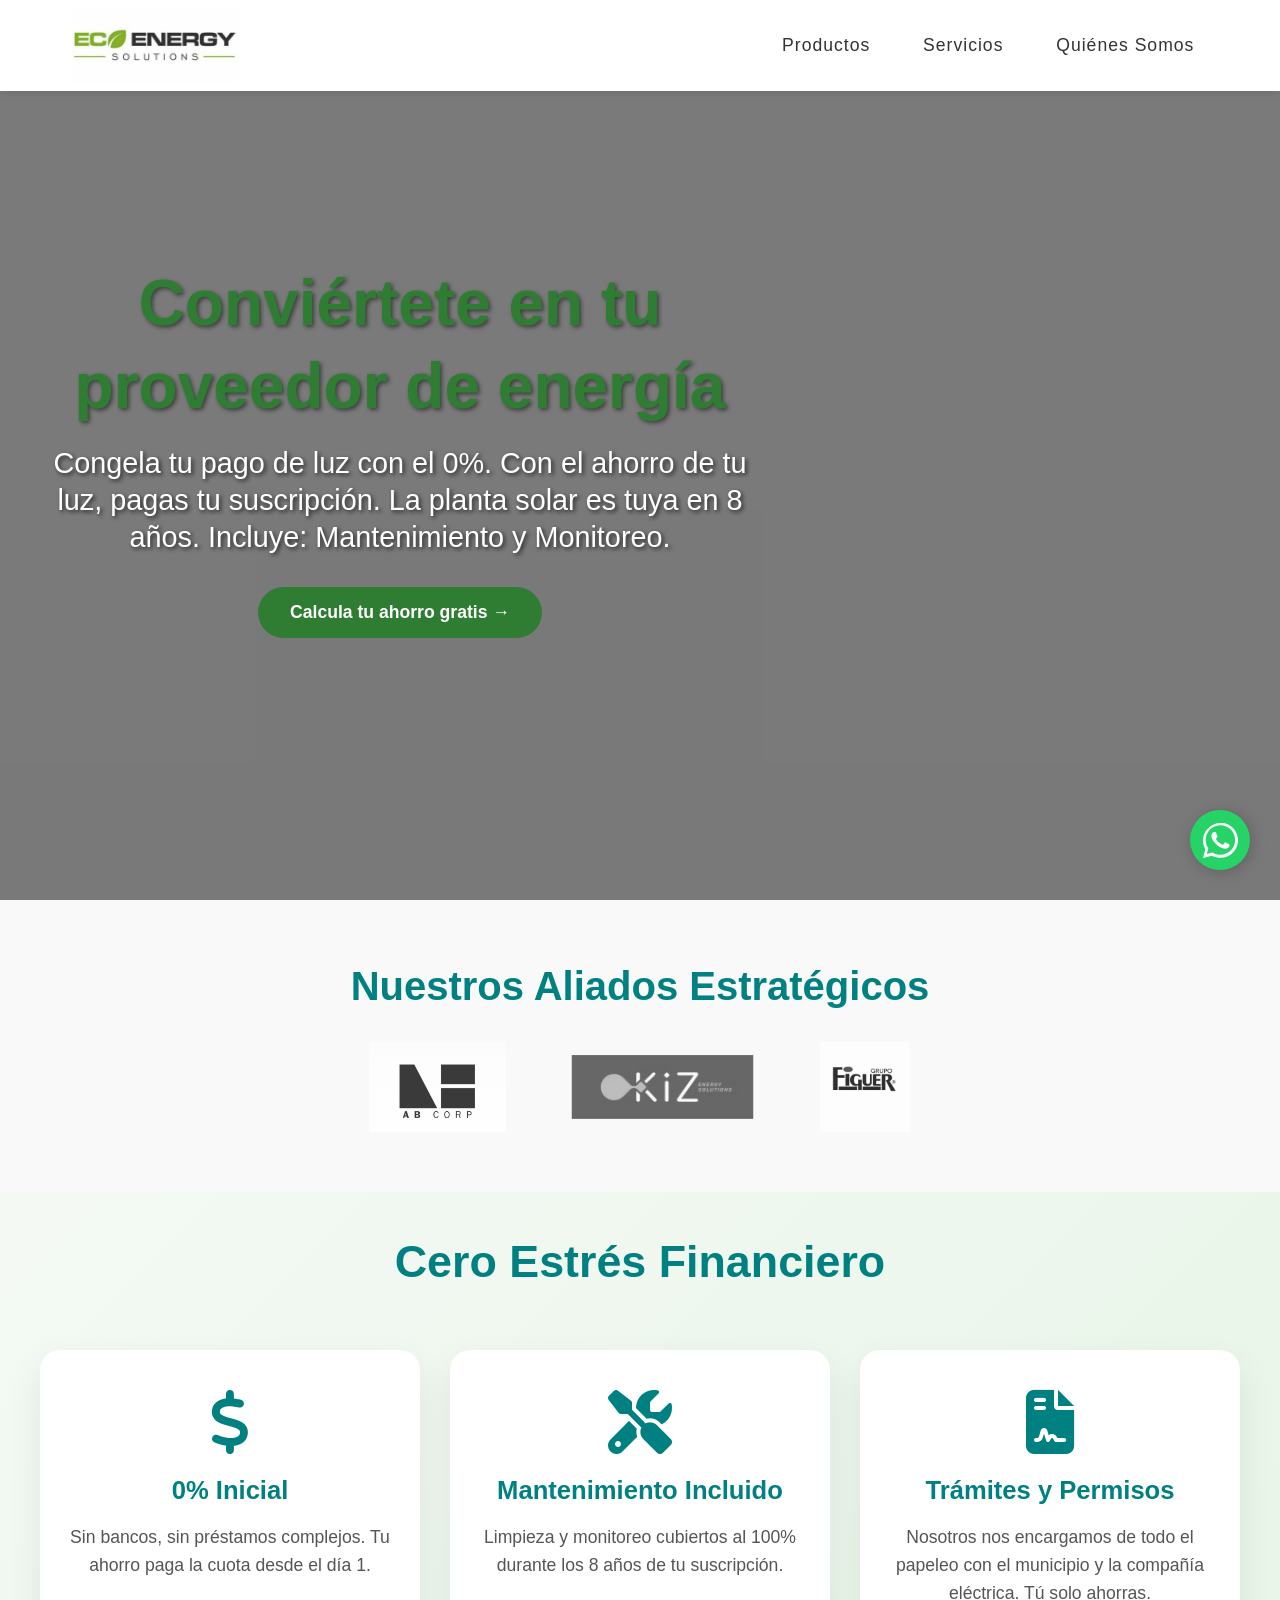
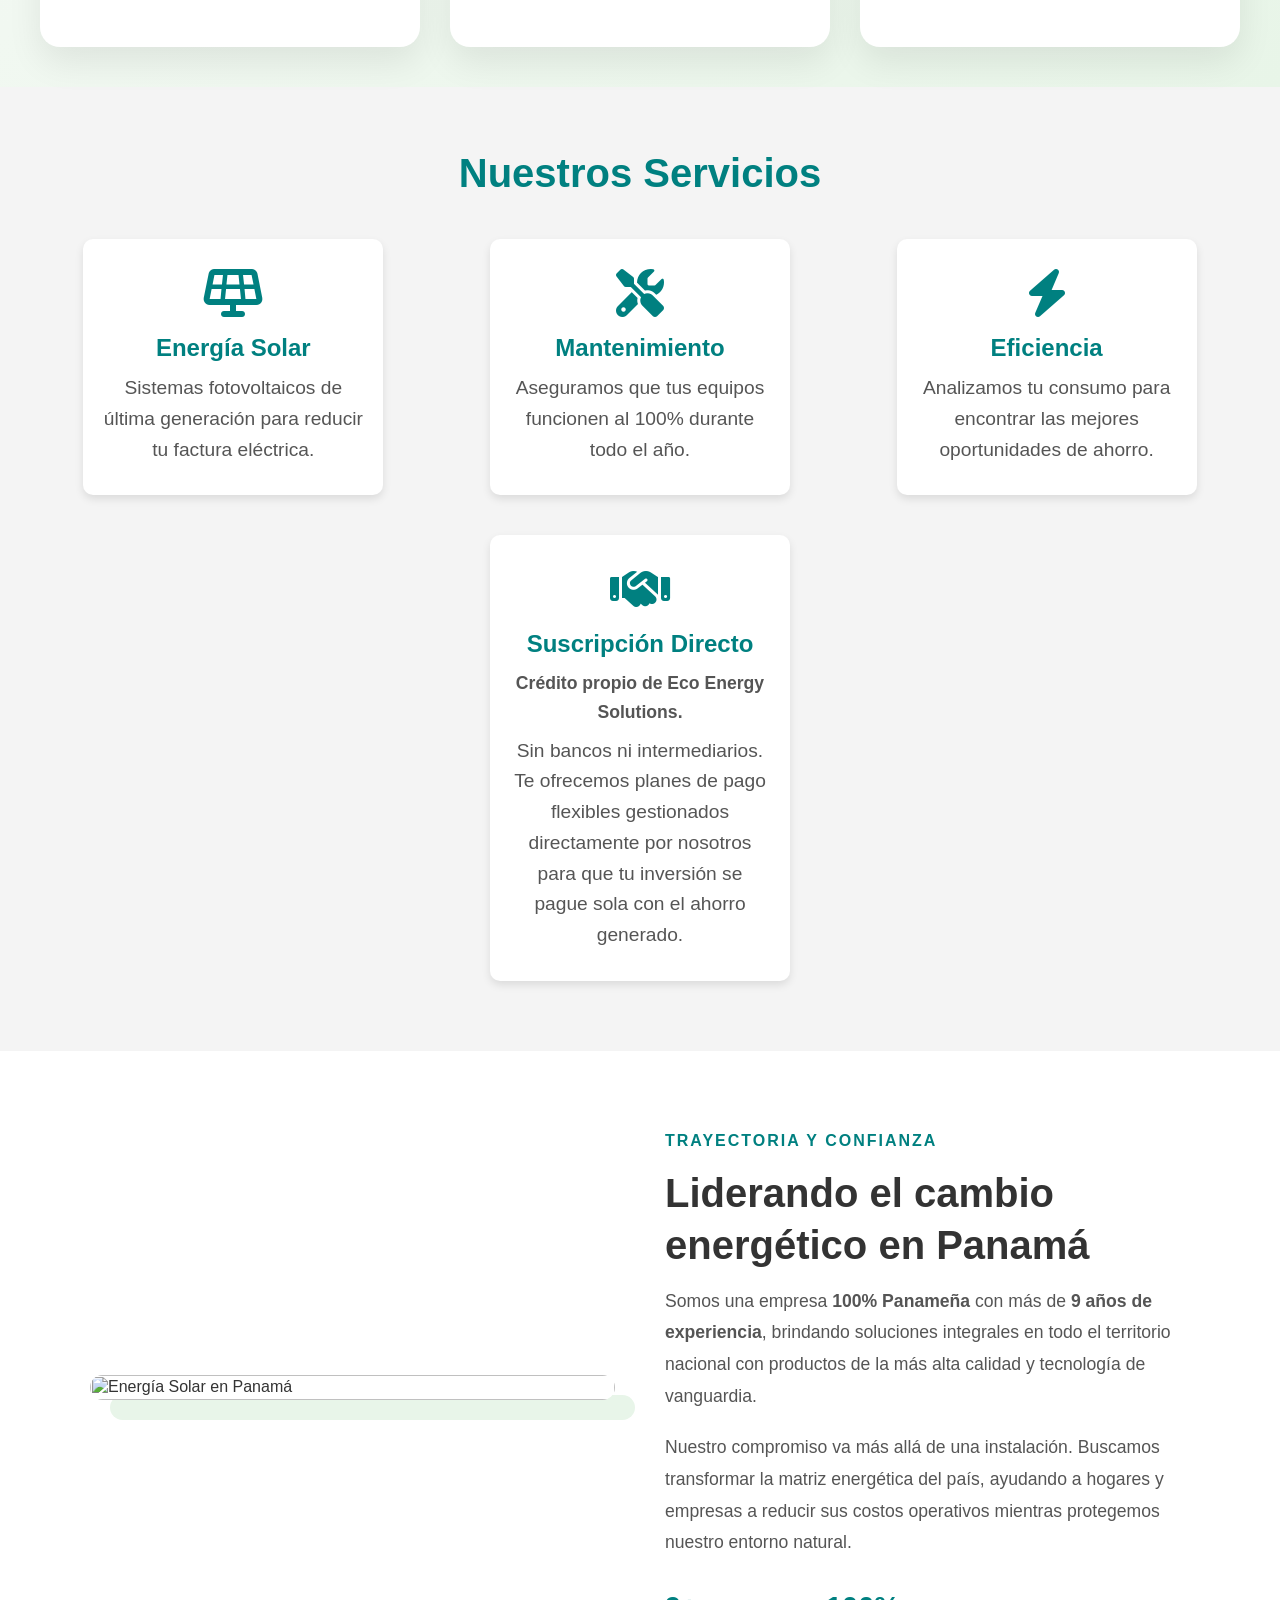
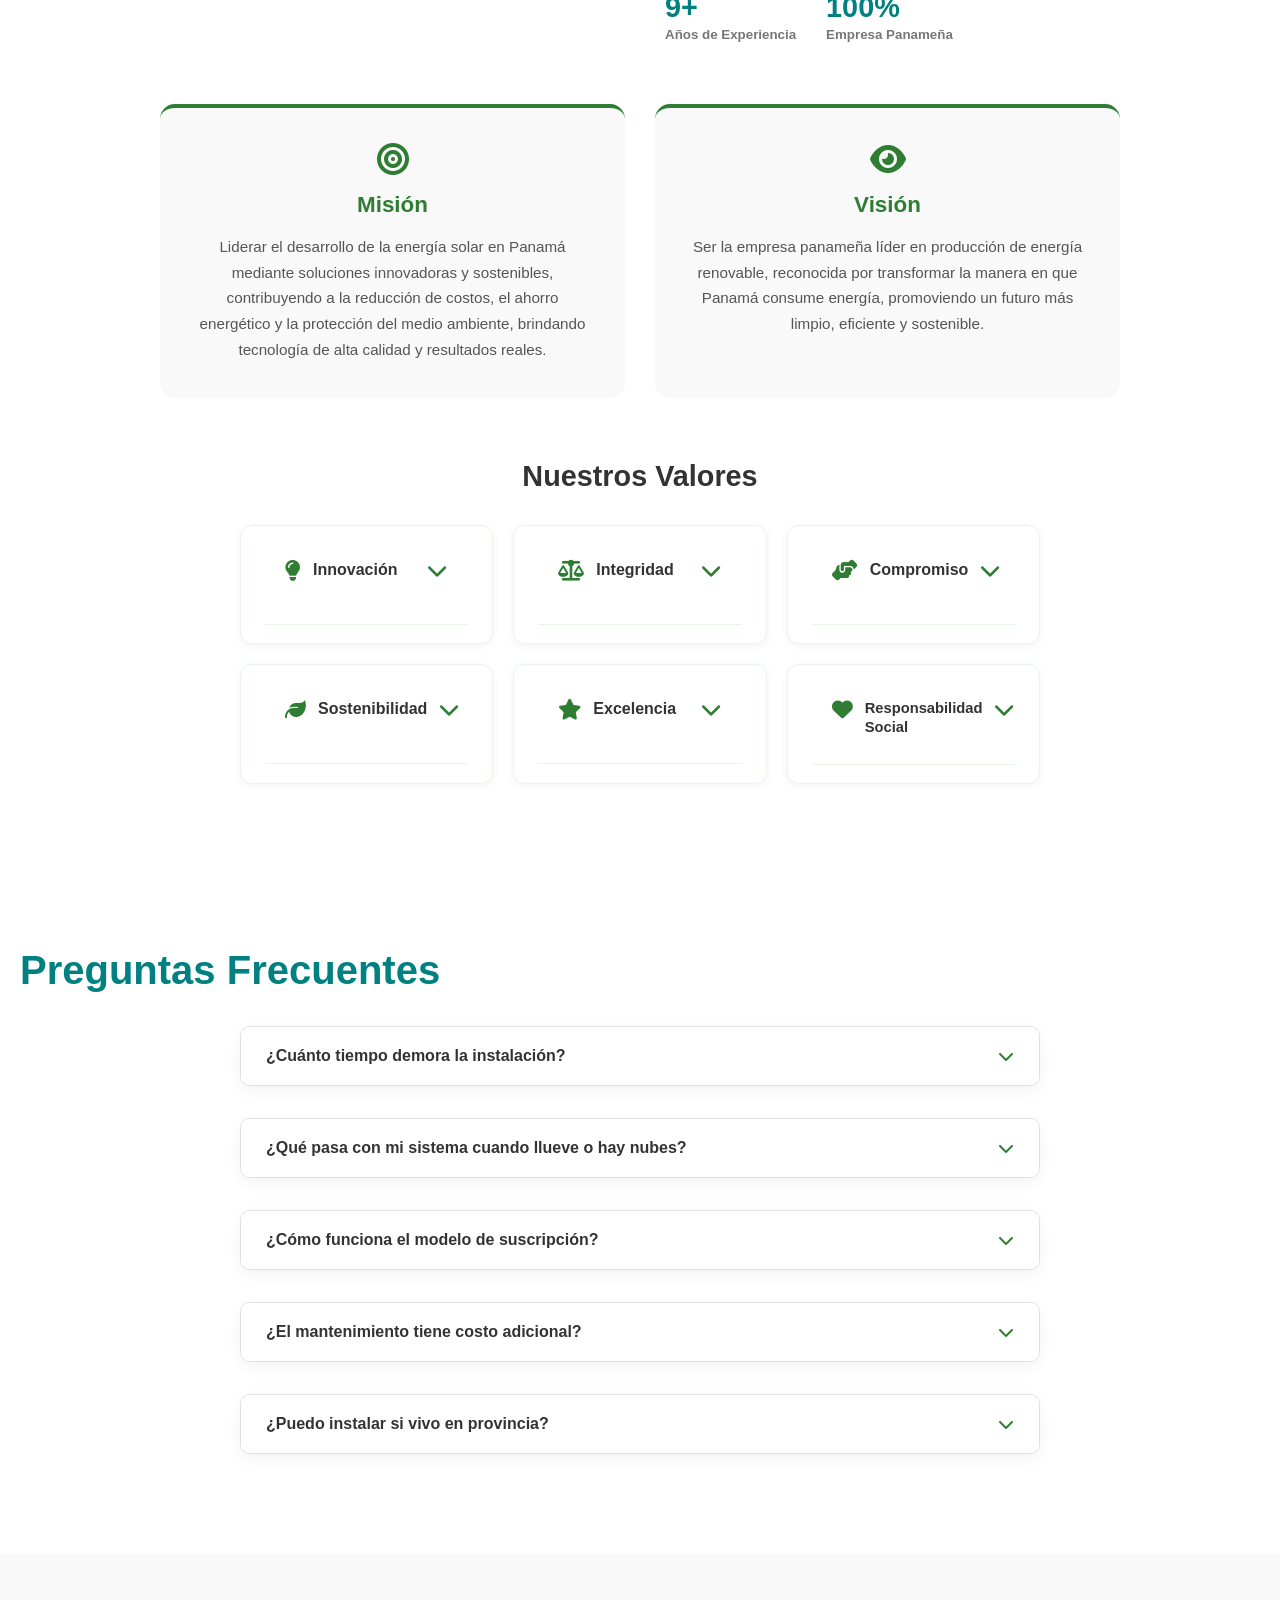
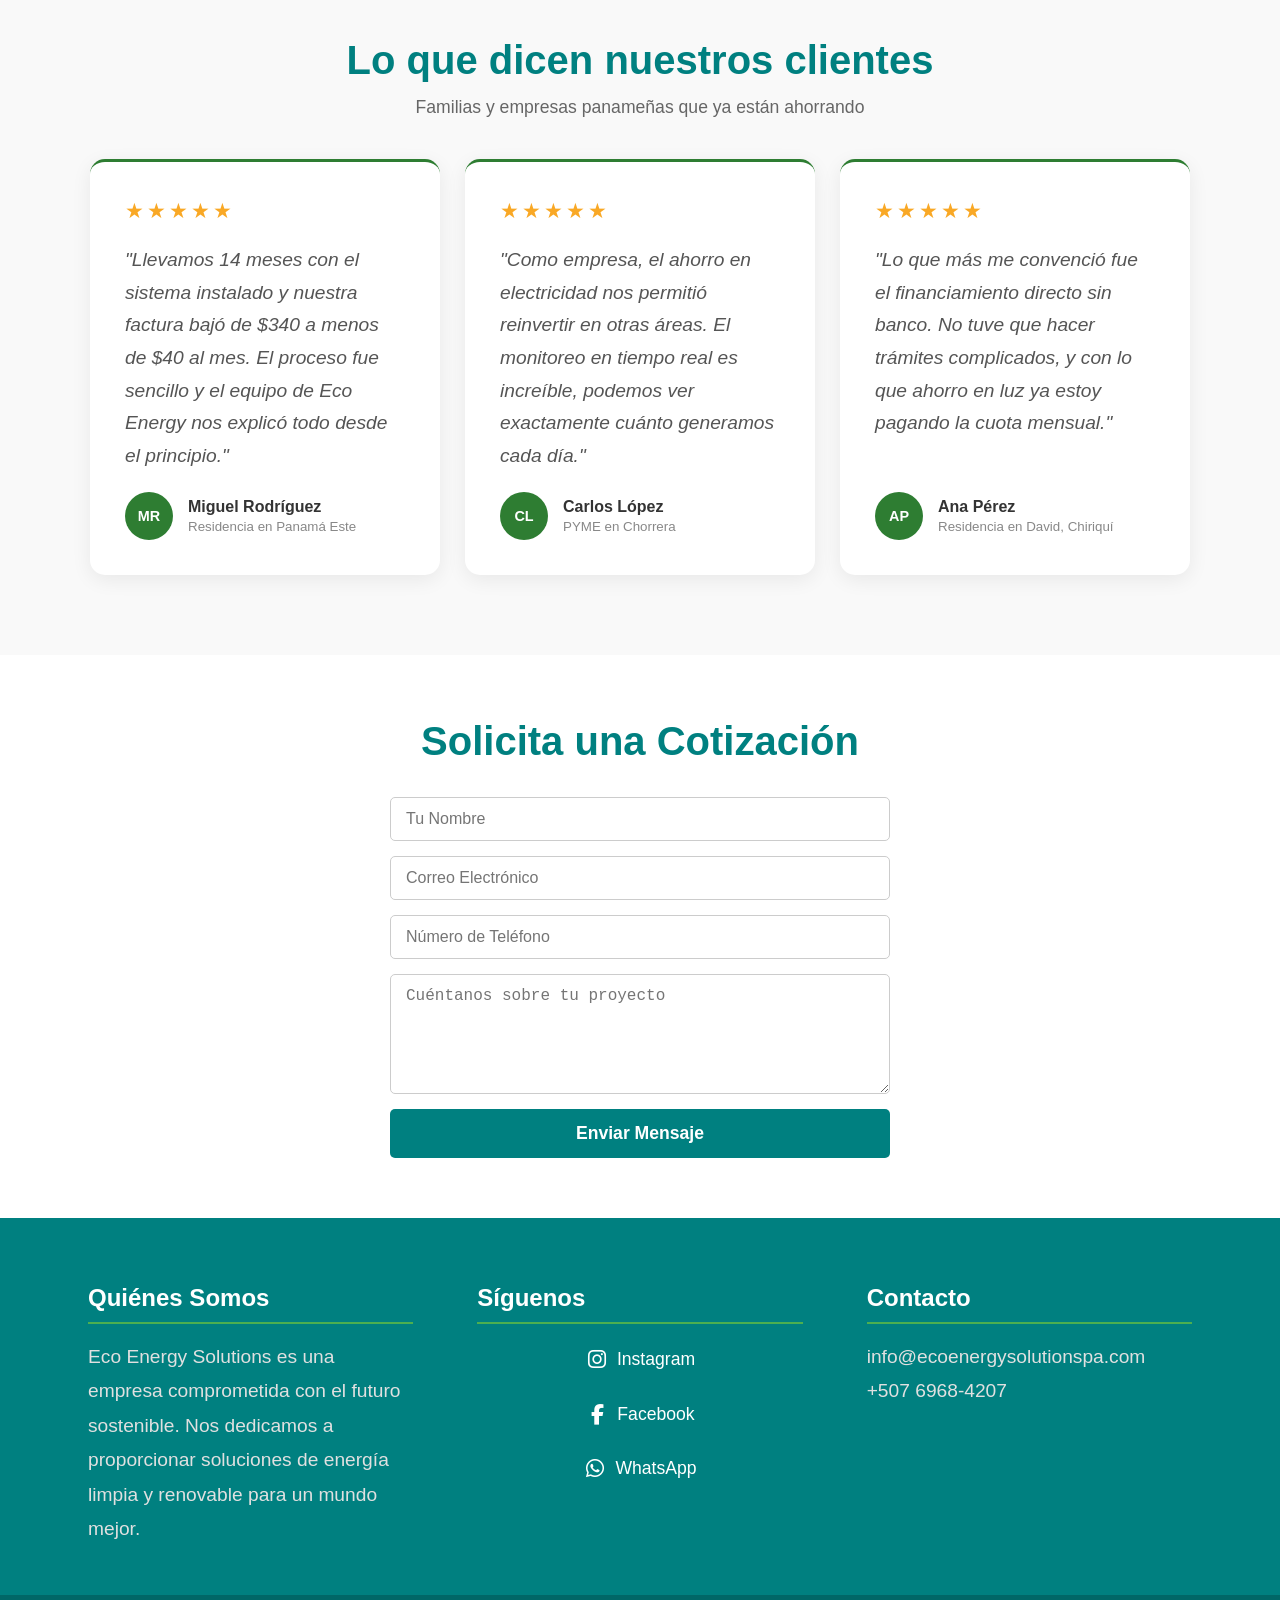
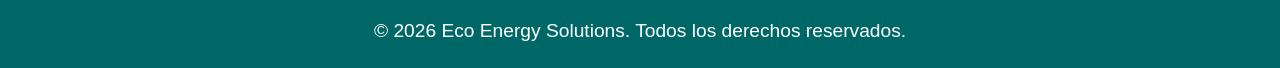
==== commit 126c02e3: "chore: mejoras de consistencia visual entre páginas - Navbar de calculadora.html ahora coincide con " ====
--- a/index.html
+++ b/index.html
@@ -25,7 +25,6 @@
                 <li><a href="productos" class="nav-link">Productos</a></li>
                 <li><a href="productos" class="nav-link">Servicios</a></li>
                 <li><a href="#quienes-somos" class="nav-link">Quiénes Somos</a></li>
-                <li><a href="calculadora" class="nav-link btn-calcular">Calcula tu factura</a></li>
             </ul>
             <button class="menu-toggle" id="menuToggle" aria-label="Abrir menú">
   <span></span><span></span><span></span>
--- a/home.css
+++ b/home.css
@@ -52,7 +52,7 @@
 .navbar-menu {
     display: flex;
     list-style: none;
-    gap: 2rem;
+    gap: 1.6rem;
     margin: 0;
     padding: 0;
 }
@@ -62,7 +62,7 @@
     text-decoration: none;
     font-size: 1.1rem;
     font-weight: 500;
-    padding: 0.5rem 1rem;
+    padding: 0.5rem 0.85rem;
     border-radius: 5px;
     transition: all 0.3s ease;
     position: relative;
@@ -677,20 +677,6 @@
 }
 
 
-/* Botón de Calculadora en el Navbar */
-.navbar-menu .btn-calcular {
-    background-color: #2e7d32; /* Verde institucional */
-    color: #ffffff !important;
-    padding: 10px 20px;
-    border-radius: 8px;
-    font-weight: bold;
-    transition: background-color 0.3s ease, transform 0.2s ease;
-}
-
-.navbar-menu .btn-calcular:hover {
-    background-color: #1b5e20;
-    transform: translateY(-2px);
-}
 
 /* Ajuste de tamaño específico para igualar logos */
 img[alt="AB Corp"] {
